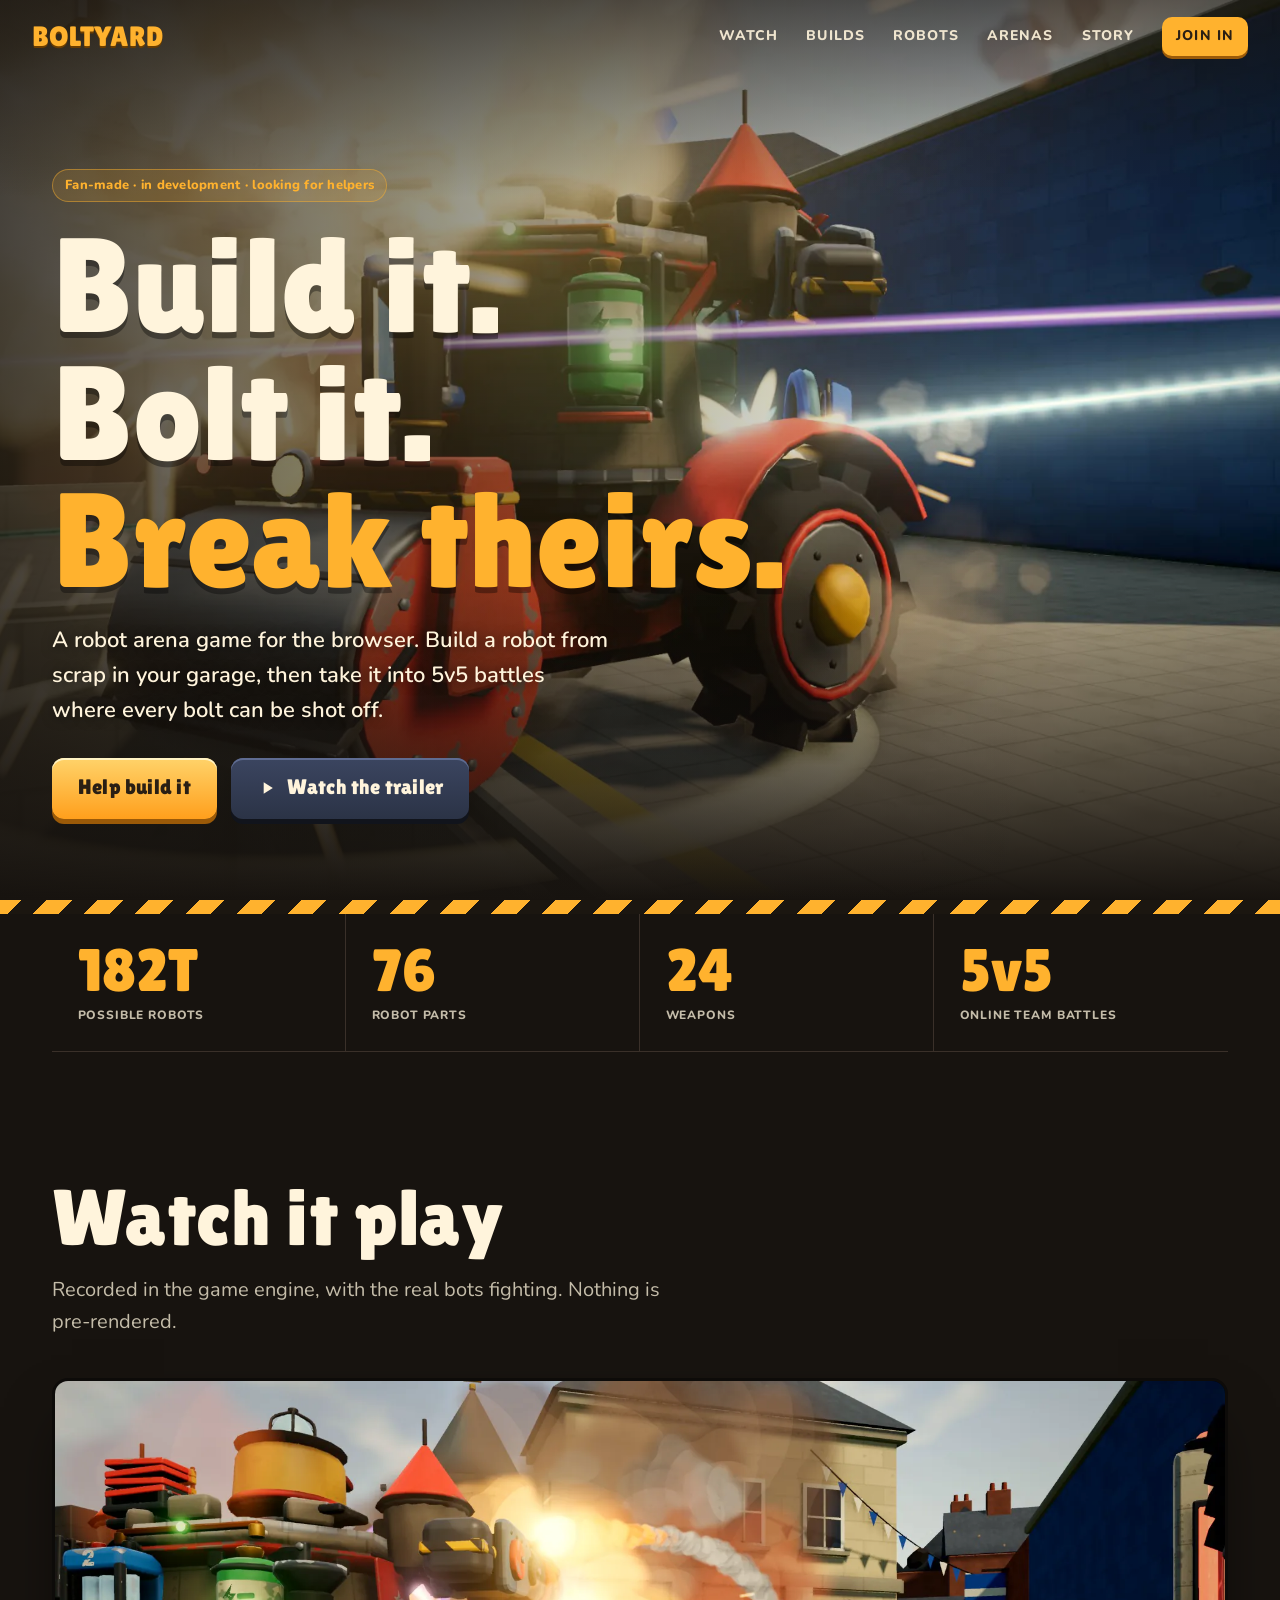
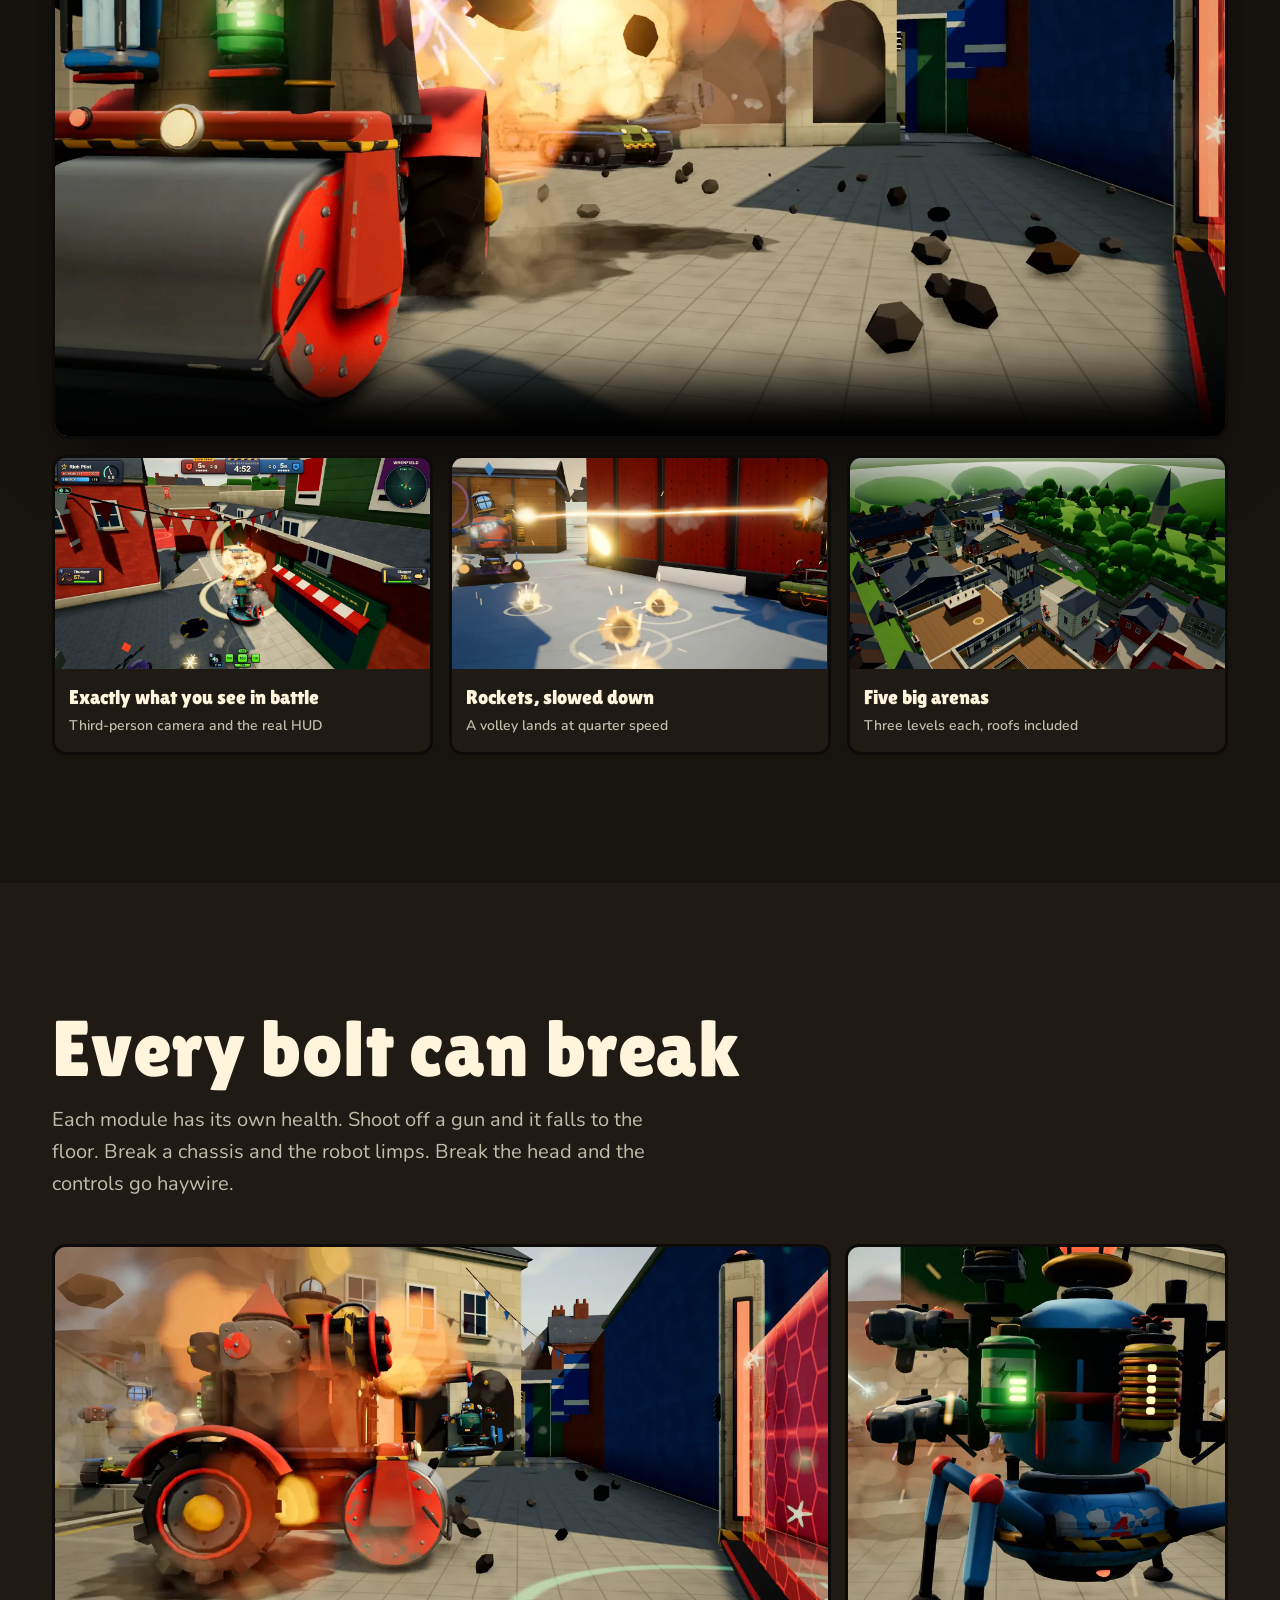
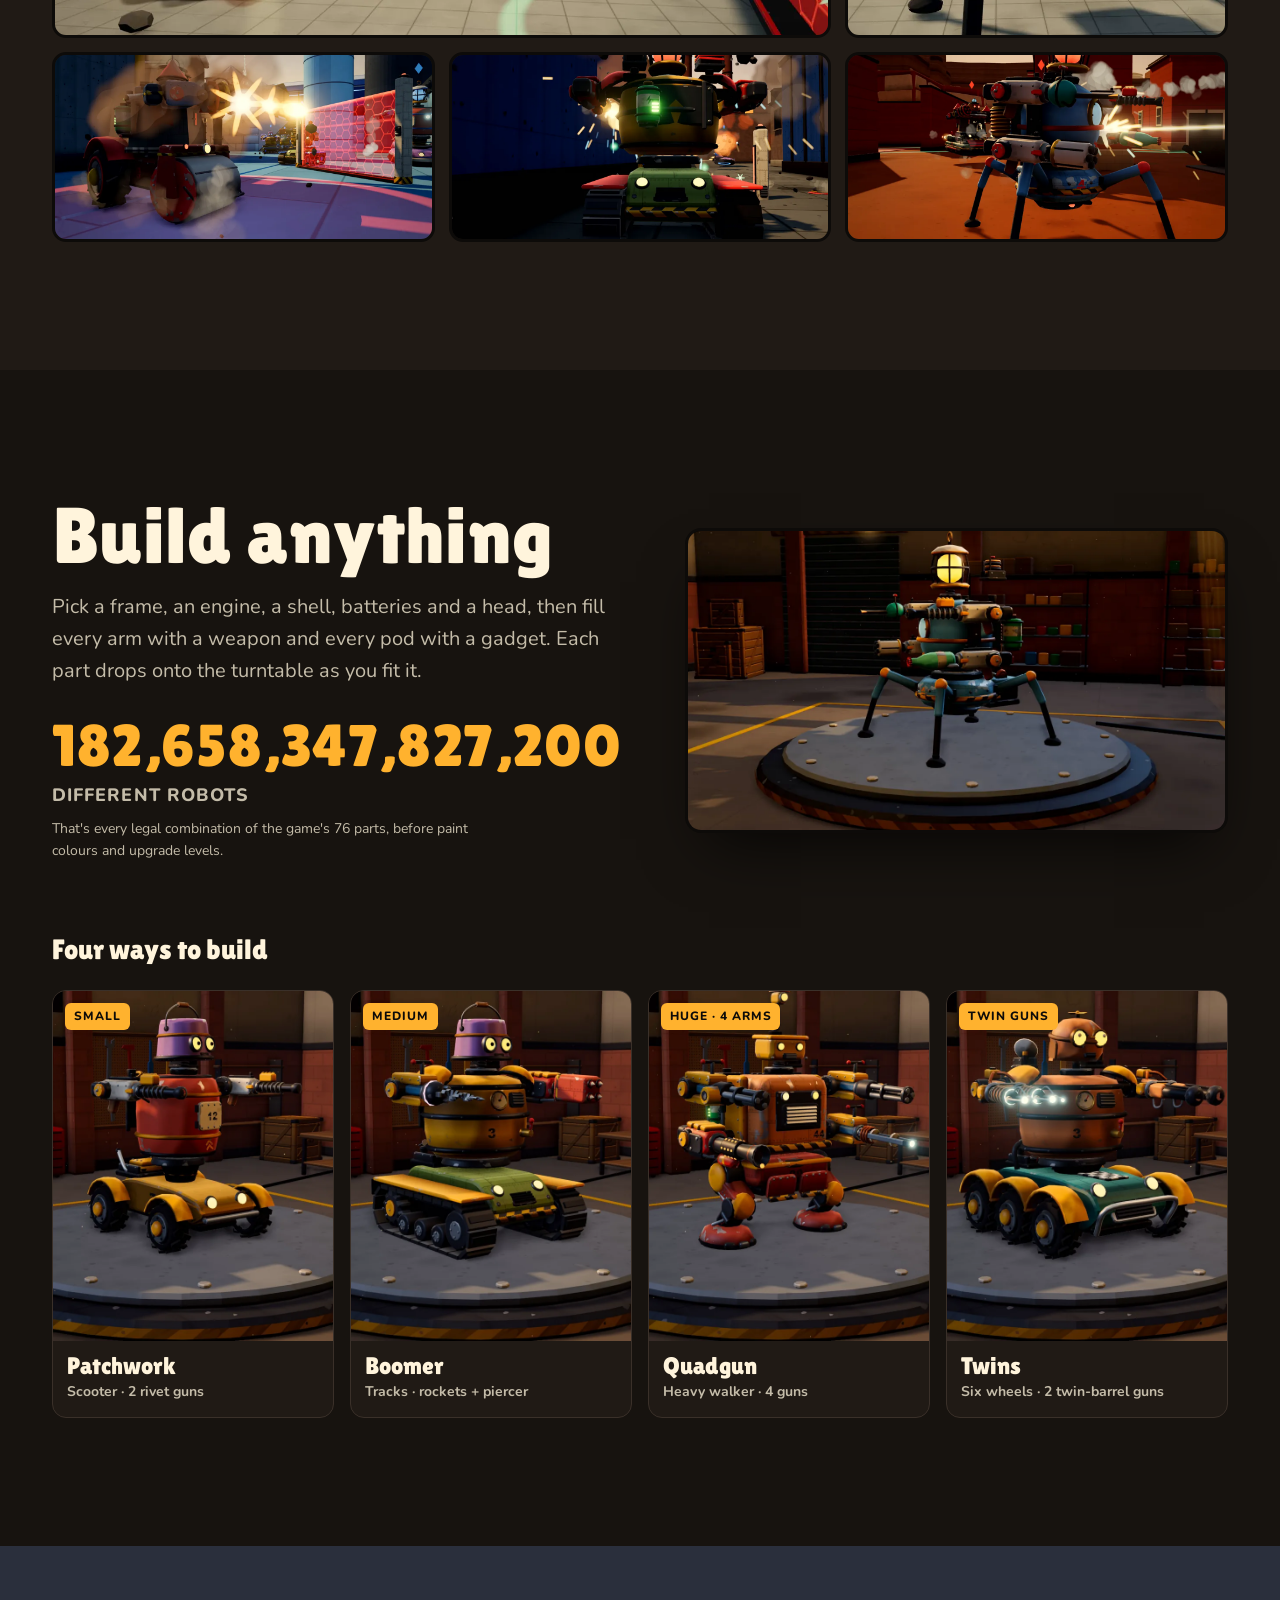
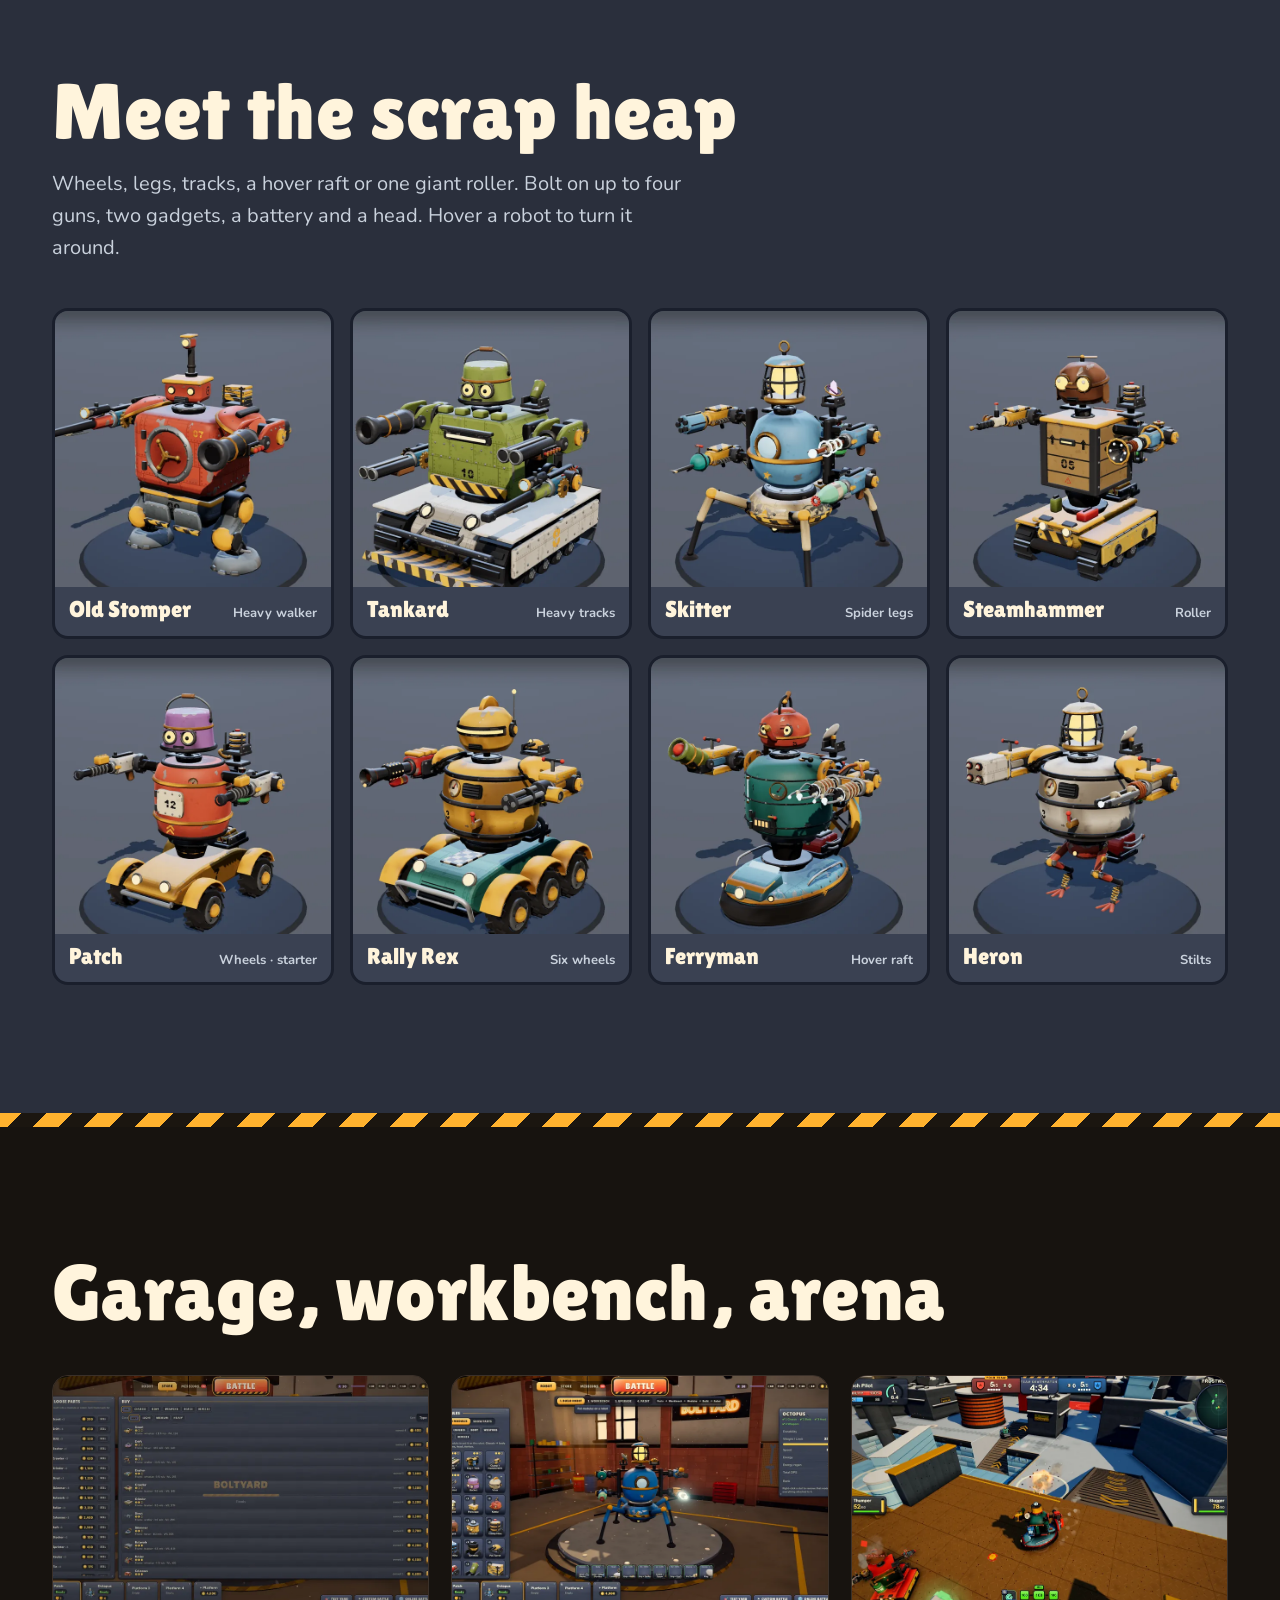
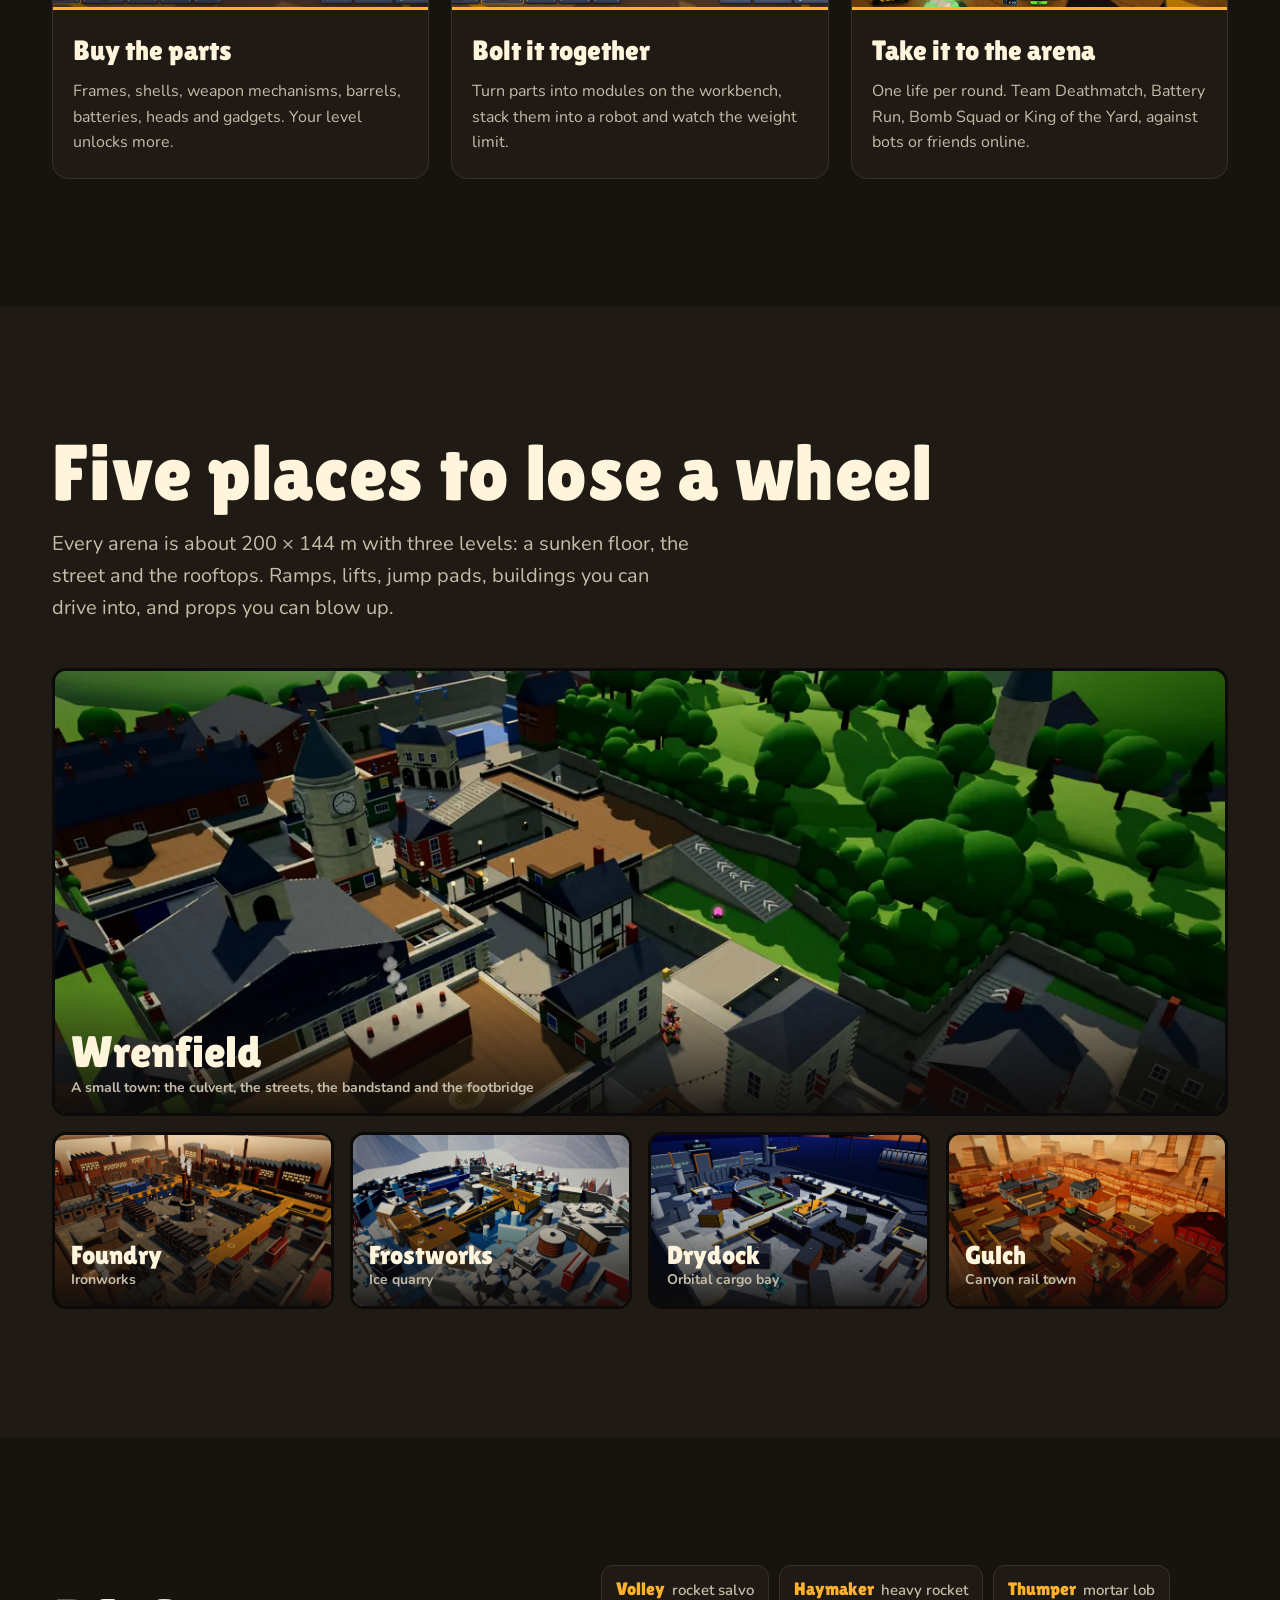
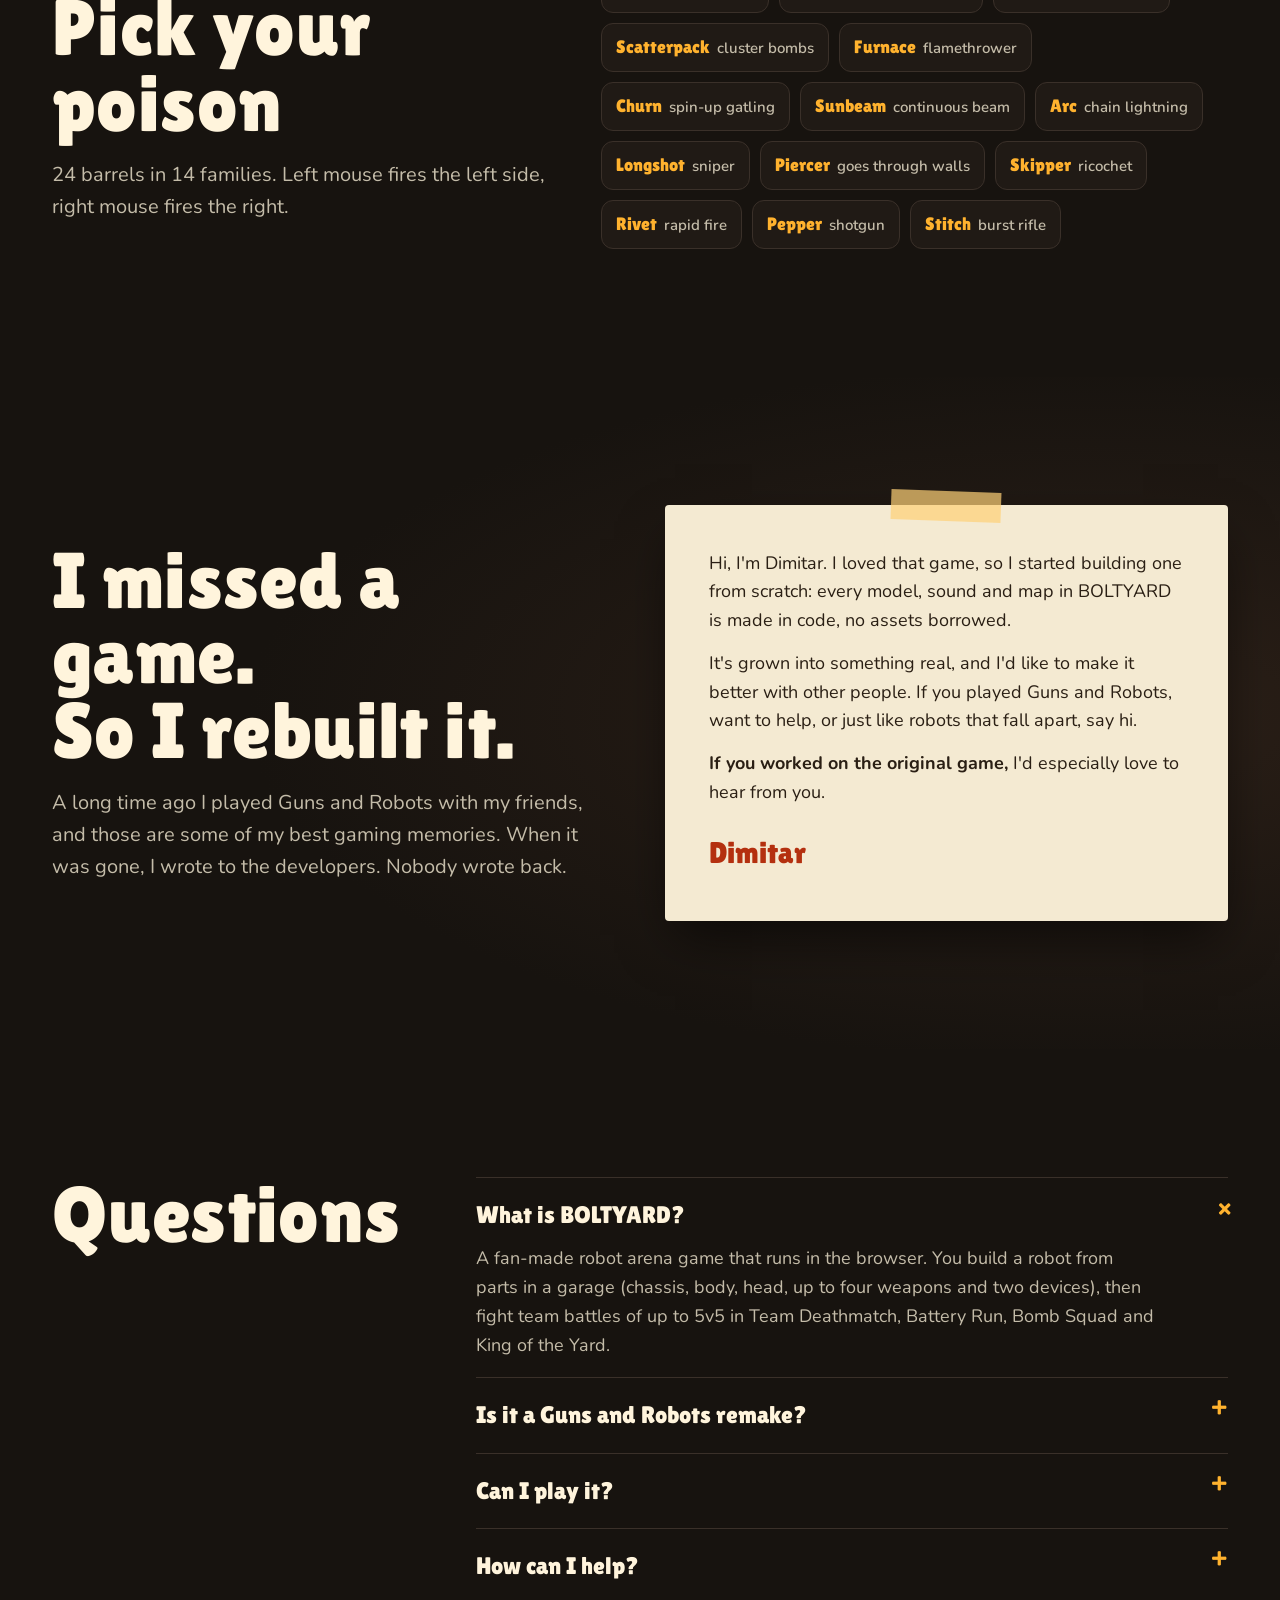
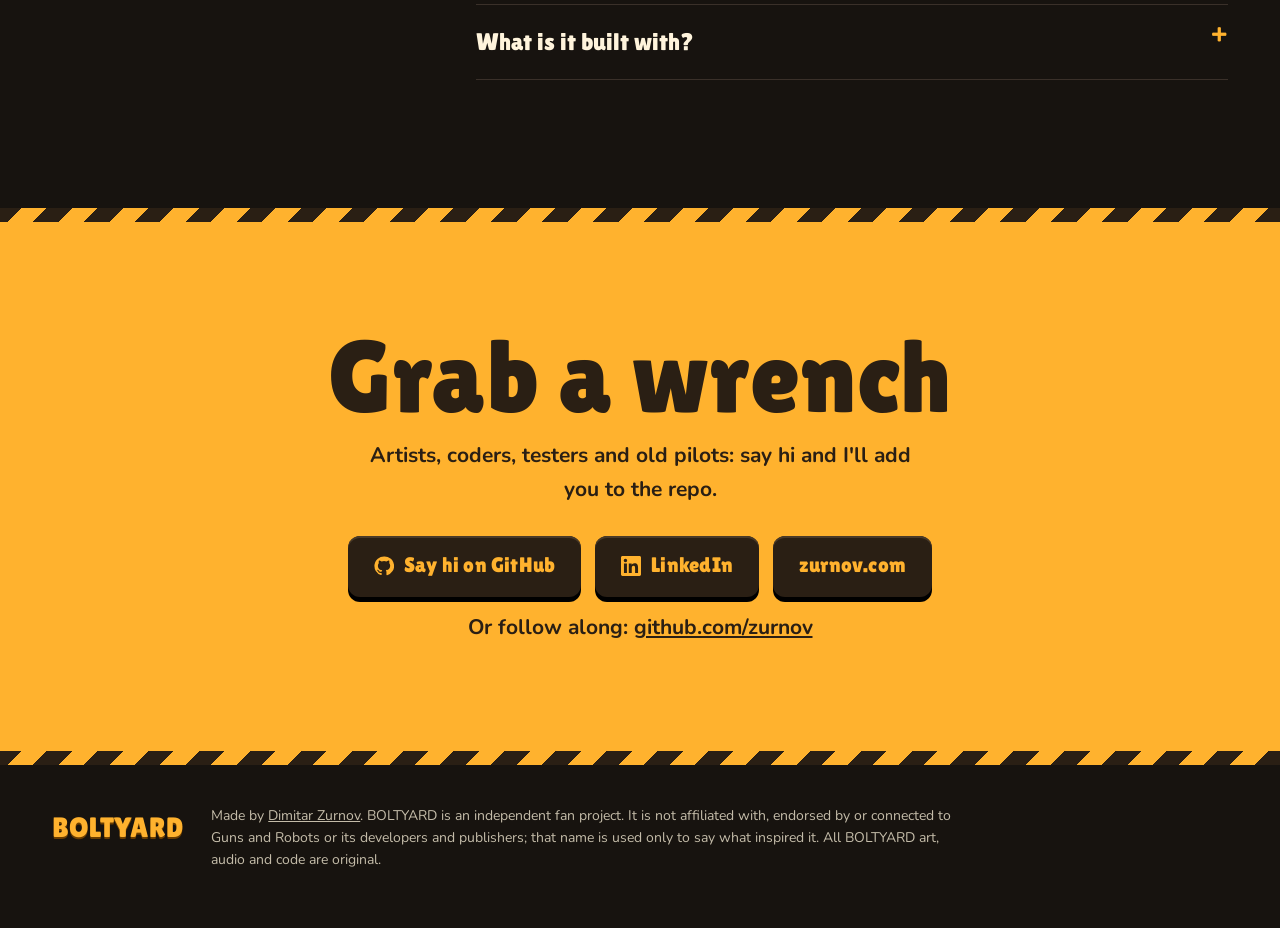
==== index.html @ 584b25dc "BOLTYARD promo site Static one-page site for zurnov.github.io/boltyard: hero and trailer videos reco" ====
<!doctype html>
<html lang="en">
<head>
<meta charset="utf-8">
<meta name="viewport" content="width=device-width, initial-scale=1">
<title>BOLTYARD: a fan-made robot arena game inspired by Guns and Robots</title>
<meta name="description" content="Fan-made browser game inspired by Guns and Robots: build a robot from 76 parts, then fight 5v5 battles where every part can be shot off. Looking for helpers.">
<link rel="canonical" href="https://zurnov.github.io/boltyard/">
<meta name="theme-color" content="#17130f">
<meta name="author" content="Dimitar Zurnov">
<meta name="robots" content="index, follow, max-image-preview:large, max-video-preview:-1">
<link rel="icon" href="favicon.svg" type="image/svg+xml">
<link rel="apple-touch-icon" href="assets/img/apple-touch-icon.png">

<meta property="og:type" content="website">
<meta property="og:site_name" content="BOLTYARD">
<meta property="og:title" content="BOLTYARD: build a robot, break theirs">
<meta property="og:description" content="A fan-made robot arena game inspired by Guns and Robots. Garage-built robots, 5v5 battles, part-by-part destruction. Looking for helpers.">
<meta property="og:url" content="https://zurnov.github.io/boltyard/">
<meta property="og:image" content="https://zurnov.github.io/boltyard/assets/img/og.jpg">
<meta property="og:image:width" content="1200">
<meta property="og:image:height" content="630">
<meta property="og:image:alt" content="Two BOLTYARD robots trading rocket fire in The Foundry arena">
<meta property="og:video" content="https://zurnov.github.io/boltyard/assets/video/trailer.mp4">
<meta name="twitter:card" content="summary_large_image">
<meta name="twitter:title" content="BOLTYARD: build a robot, break theirs">
<meta name="twitter:description" content="A fan-made robot arena game inspired by Guns and Robots. Looking for helpers.">
<meta name="twitter:image" content="https://zurnov.github.io/boltyard/assets/img/og.jpg">

<link rel="preconnect" href="https://fonts.googleapis.com">
<link rel="preconnect" href="https://fonts.gstatic.com" crossorigin>
<link href="https://fonts.googleapis.com/css2?family=Lilita+One&family=Nunito:wght@400;600;700;800&display=swap" rel="stylesheet">
<link rel="preload" as="image" href="assets/img/hero.webp" fetchpriority="high">
<link rel="stylesheet" href="assets/site.css">

<script type="application/ld+json">
{
  "@context": "https://schema.org",
  "@graph": [
    {
      "@type": "WebSite",
      "@id": "https://zurnov.github.io/boltyard/#site",
      "url": "https://zurnov.github.io/boltyard/",
      "name": "BOLTYARD",
      "inLanguage": "en",
      "publisher": { "@id": "https://zurnov.github.io/boltyard/#dimitar" }
    },
    {
      "@type": "Person",
      "@id": "https://zurnov.github.io/boltyard/#dimitar",
      "name": "Dimitar Zurnov",
      "jobTitle": "Software engineer",
      "url": "https://zurnov.com",
      "sameAs": ["https://github.com/zurnov", "https://linkedin.com/in/zurnov", "https://zurnov.com"]
    },
    {
      "@type": "VideoGame",
      "@id": "https://zurnov.github.io/boltyard/#game",
      "name": "BOLTYARD",
      "url": "https://zurnov.github.io/boltyard/",
      "description": "A fan-made, third-person robot arena game for the browser. Players assemble one of more than 182 trillion possible robots from 76 parts (frames, shells, weapons and devices) in a garage, then fight 1v1 to 5v5 team battles against bots or other players. Every module has its own durability, so robots fall apart piece by piece.",
      "image": "https://zurnov.github.io/boltyard/assets/img/og.jpg",
      "genre": ["Vehicular combat", "Third-person shooter", "Arena shooter", "Robot building"],
      "gamePlatform": ["Web browser"],
      "operatingSystem": "Any (Chrome, Edge, Firefox)",
      "applicationCategory": "Game",
      "playMode": ["SinglePlayer", "MultiPlayer"],
      "numberOfPlayers": { "@type": "QuantitativeValue", "minValue": 1, "maxValue": 10 },
      "author": { "@id": "https://zurnov.github.io/boltyard/#dimitar" },
      "creativeWorkStatus": "In development",
      "isBasedOn": { "@type": "VideoGame", "name": "Guns and Robots" },
      "keywords": "Guns and Robots, robot building game, robot arena, browser game, Three.js, fan remake",
      "trailer": { "@id": "https://zurnov.github.io/boltyard/#trailer" }
    },
    {
      "@type": "VideoObject",
      "@id": "https://zurnov.github.io/boltyard/#trailer",
      "name": "BOLTYARD gameplay trailer",
      "description": "In-engine footage of BOLTYARD: robots built from parts trading rockets, flamethrowers and gatling fire across five large three-level arenas.",
      "thumbnailUrl": "https://zurnov.github.io/boltyard/assets/img/og.jpg",
      "contentUrl": "https://zurnov.github.io/boltyard/assets/video/trailer.mp4",
      "uploadDate": "2026-11-13",
      "duration": "PT51S"
    },
    {
      "@type": "FAQPage",
      "@id": "https://zurnov.github.io/boltyard/#faq",
      "mainEntity": [
        { "@type": "Question", "name": "What is BOLTYARD?", "acceptedAnswer": { "@type": "Answer", "text": "BOLTYARD is a fan-made robot arena game that runs in the browser. You build a robot from parts in a garage (chassis, body, head, up to four weapons and two devices), then fight team battles of up to 5v5 in Team Deathmatch, Battery Run, Bomb Squad and King of the Yard." } },
        { "@type": "Question", "name": "Is BOLTYARD a Guns and Robots remake?", "acceptedAnswer": { "@type": "Answer", "text": "It is inspired by Guns and Robots, but it is not a copy and it is not affiliated with that game's makers. Every model, texture, sound, map and line of code in BOLTYARD was made from scratch." } },
        { "@type": "Question", "name": "Can I play BOLTYARD?", "acceptedAnswer": { "@type": "Answer", "text": "Not publicly yet. The game is in development and is being tested with friends on a private server. Contact Dimitar on GitHub or LinkedIn to get involved." } },
        { "@type": "Question", "name": "How can I help?", "acceptedAnswer": { "@type": "Answer", "text": "Coders (TypeScript, Three.js), 3D and sound artists, level designers, testers and former Guns and Robots players are all welcome. Open an issue on github.com/zurnov/boltyard or message Dimitar, and he can add you to the game repository." } },
        { "@type": "Question", "name": "What is BOLTYARD built with?", "acceptedAnswer": { "@type": "Answer", "text": "TypeScript, Vite, Three.js for rendering and Rapier for physics, with a Node.js authoritative server for online battles. Meshes, textures, sounds and music are generated in code, so the game ships with no art asset files." } }
      ]
    }
  ]
}
</script>
</head>
<body>
<a class="skip" href="#main">Skip to content</a>

<header class="nav" id="top">
  <a class="logo" href="#top" aria-label="BOLTYARD home">BOLTYARD</a>
  <nav aria-label="Sections">
    <a href="#watch">Watch</a>
    <a href="#builds">Builds</a>
    <a href="#robots">Robots</a>
    <a href="#arenas">Arenas</a>
    <a href="#story">Story</a>
    <a class="nav-cta" href="#join">Join in</a>
  </nav>
</header>

<main id="main">
<section class="hero" aria-labelledby="hero-title">
  <video class="hero-media" autoplay muted loop playsinline preload="auto" poster="assets/img/hero.webp" aria-hidden="true">
    <source src="assets/video/hero.mp4" type="video/mp4">
  </video>
  <div class="hero-shade"></div>
  <div class="hero-copy wrap">
    <p class="tag">Fan-made · in development · looking for helpers</p>
    <h1 id="hero-title" class="disp">Build it.<br>Bolt it.<br><span>Break theirs.</span></h1>
    <p class="hero-lead">A robot arena game for the browser. Build a robot from scrap in your garage, then take it into 5v5 battles where every bolt can be shot off.</p>
    <div class="btns">
      <a class="btn" href="#join">Help build it</a>
      <a class="btn btn-dark" href="#watch"><svg viewBox="0 0 24 24" aria-hidden="true"><path d="M8 5v14l11-7z"/></svg>Watch the trailer</a>
    </div>
  </div>
</section>
<div class="hazard" role="presentation"></div>

<div class="wrap">
  <dl class="stats">
    <div><dt>possible robots</dt><dd>182T</dd></div>
    <div><dt>robot parts</dt><dd>76</dd></div>
    <div><dt>weapons</dt><dd>24</dd></div>
    <div><dt>online team battles</dt><dd>5v5</dd></div>
  </dl>
</div>

<section id="watch" class="block" aria-labelledby="watch-title">
  <div class="wrap">
    <h2 id="watch-title" class="disp">Watch it play</h2>
    <p class="lead">Recorded in the game engine, with the real bots fighting. Nothing is pre-rendered.</p>
    <figure class="trailer">
      <video controls preload="none" playsinline poster="assets/img/trailer-poster.webp">
        <source src="assets/video/trailer.mp4" type="video/mp4">
      </video>
    </figure>
    <div class="clips">
      <figure class="clip">
        <video data-autoplay muted loop playsinline preload="none" poster="assets/img/clip-1.webp"><source src="assets/video/clip-1.mp4" type="video/mp4"></video>
        <figcaption><b>Exactly what you see in battle</b><span>Third-person camera and the real HUD</span></figcaption>
      </figure>
      <figure class="clip">
        <video data-autoplay muted loop playsinline preload="none" poster="assets/img/clip-2.webp"><source src="assets/video/clip-2.mp4" type="video/mp4"></video>
        <figcaption><b>Rockets, slowed down</b><span>A volley lands at quarter speed</span></figcaption>
      </figure>
      <figure class="clip">
        <video data-autoplay muted loop playsinline preload="none" poster="assets/img/clip-3.webp"><source src="assets/video/clip-3.mp4" type="video/mp4"></video>
        <figcaption><b>Five big arenas</b><span>Three levels each, roofs included</span></figcaption>
      </figure>
    </div>
  </div>
</section>

<section class="block block-action" aria-labelledby="action-title">
  <div class="wrap">
    <h2 id="action-title" class="disp">Every bolt can break</h2>
    <p class="lead">Each module has its own health. Shoot off a gun and it falls to the floor. Break a chassis and the robot limps. Break the head and the controls go haywire.</p>
    <div class="bento" data-gallery>
      <a class="b1" href="assets/img/act-1.webp"><img src="assets/img/act-1-sm.webp" alt="A rocket volley explodes against a tracked robot" loading="lazy" width="1280" height="720"></a>
      <a class="b2" href="assets/img/act-2.webp"><img src="assets/img/act-2-sm.webp" alt="A roller robot fires a gatling gun past the camera" loading="lazy" width="1280" height="720"></a>
      <a class="b3" href="assets/img/act-3.webp"><img src="assets/img/act-3-sm.webp" alt="Two robots duel across the arena floor" loading="lazy" width="1280" height="720"></a>
      <a class="b4" href="assets/img/act-4.webp"><img src="assets/img/act-4-sm.webp" alt="Close-up of a heavy robot mid-battle" loading="lazy" width="1280" height="720"></a>
      <a class="b5" href="assets/img/act-5.webp"><img src="assets/img/act-5-sm.webp" alt="Sparks and debris as a robot takes a direct hit" loading="lazy" width="1280" height="720"></a>
    </div>
  </div>
</section>

<section id="builds" class="block block-builds" aria-labelledby="builds-title">
  <div class="wrap">
    <div class="builds-top">
      <div>
        <h2 id="builds-title" class="disp">Build anything</h2>
        <p class="lead">Pick a frame, an engine, a shell, batteries and a head, then fill every arm with a weapon and every pod with a gadget. Each part drops onto the turntable as you fit it.</p>
        <p class="count"><span class="disp">182,658,347,827,200</span> different robots</p>
        <p class="count-note">That's every legal combination of the game's 76 parts, before paint colours and upgrade levels.</p>
      </div>
      <figure class="assemble">
        <video data-autoplay muted loop playsinline preload="none" poster="assets/img/assemble.webp"><source src="assets/video/assemble.mp4" type="video/mp4"></video>
      </figure>
    </div>
    <h3 class="wall-title">Four ways to build</h3>
    <ul class="wall" role="list">
      <li><img src="assets/img/feat-small.webp" alt="Patchwork, a small robot: tin shell on a scooter frame with two rivet guns" loading="lazy" width="640" height="800"><em>Small</em><b>Patchwork</b><span>Scooter · 2 rivet guns</span></li>
      <li><img src="assets/img/feat-medium.webp" alt="Boomer, a medium robot: keg shell on tank tracks with a rocket volley and a wall-piercing gun" loading="lazy" width="640" height="800"><em>Medium</em><b>Boomer</b><span>Tracks · rockets + piercer</span></li>
      <li><img src="assets/img/feat-huge.webp" alt="Quadgun, a huge four-armed robot on heavy walker legs with hammers, a lancet and a furnace" loading="lazy" width="640" height="800"><em>Huge · 4 arms</em><b>Quadgun</b><span>Heavy walker · 4 guns</span></li>
      <li><img src="assets/img/feat-twins.webp" alt="Twins: six-wheeled robot with twin-barrel sluggers and twin arc guns" loading="lazy" width="640" height="800"><em>Twin guns</em><b>Twins</b><span>Six wheels · 2 twin-barrel guns</span></li>
    </ul>
  </div>
</section>

<section id="robots" class="block block-roster" aria-labelledby="robots-title">
  <div class="wrap">
    <h2 id="robots-title" class="disp">Meet the scrap heap</h2>
    <p class="lead">Wheels, legs, tracks, a hover raft or one giant roller. Bolt on up to four guns, two gadgets, a battery and a head. Hover a robot to turn it around.</p>
    <ul class="roster" role="list">
      <li><figure><img src="assets/img/bot-old-stomper.webp" data-alt-src="assets/img/bot-old-stomper-alt.webp" alt="Old Stomper, a heavy red walker robot with a long rifle and a cannon" loading="lazy" width="640" height="640"><figcaption><b>Old Stomper</b><span>Heavy walker</span></figcaption></figure></li>
      <li><figure><img src="assets/img/bot-tankard.webp" data-alt-src="assets/img/bot-tankard-alt.webp" alt="Tankard, a green four-gun robot on heavy tracks" loading="lazy" width="640" height="640"><figcaption><b>Tankard</b><span>Heavy tracks</span></figcaption></figure></li>
      <li><figure><img src="assets/img/bot-skitter.webp" data-alt-src="assets/img/bot-skitter-alt.webp" alt="Skitter, a blue robot on four spider legs" loading="lazy" width="640" height="640"><figcaption><b>Skitter</b><span>Spider legs</span></figcaption></figure></li>
      <li><figure><img src="assets/img/bot-steamhammer.webp" data-alt-src="assets/img/bot-steamhammer-alt.webp" alt="Steamhammer, a castle-shaped robot on a road roller" loading="lazy" width="640" height="640"><figcaption><b>Steamhammer</b><span>Roller</span></figcaption></figure></li>
      <li><figure><img src="assets/img/bot-patch.webp" data-alt-src="assets/img/bot-patch-alt.webp" alt="Patch, the orange starter robot on four wheels" loading="lazy" width="640" height="640"><figcaption><b>Patch</b><span>Wheels · starter</span></figcaption></figure></li>
      <li><figure><img src="assets/img/bot-rally-rex.webp" data-alt-src="assets/img/bot-rally-rex-alt.webp" alt="Rally Rex, a yellow robot on six wheels" loading="lazy" width="640" height="640"><figcaption><b>Rally Rex</b><span>Six wheels</span></figcaption></figure></li>
      <li><figure><img src="assets/img/bot-ferryman.webp" data-alt-src="assets/img/bot-ferryman-alt.webp" alt="Ferryman, a cream robot with a gatling gun on a hover raft" loading="lazy" width="640" height="640"><figcaption><b>Ferryman</b><span>Hover raft</span></figcaption></figure></li>
      <li><figure><img src="assets/img/bot-heron.webp" data-alt-src="assets/img/bot-heron-alt.webp" alt="Heron, a robot with a lantern head on bird-like stilts" loading="lazy" width="640" height="640"><figcaption><b>Heron</b><span>Stilts</span></figcaption></figure></li>
    </ul>
  </div>
</section>
<div class="hazard" role="presentation"></div>

<section class="block" aria-labelledby="loop-title">
  <div class="wrap">
    <h2 id="loop-title" class="disp">Garage, workbench, arena</h2>
    <ol class="steps" role="list">
      <li>
        <img src="assets/img/step-store.webp" alt="The parts store in the garage" loading="lazy" width="960" height="540">
        <h3>Buy the parts</h3>
        <p>Frames, shells, weapon mechanisms, barrels, batteries, heads and gadgets. Your level unlocks more.</p>
      </li>
      <li>
        <img src="assets/img/step-build.webp" alt="Building a four-armed robot on the workbench" loading="lazy" width="960" height="540">
        <h3>Bolt it together</h3>
        <p>Turn parts into modules on the workbench, stack them into a robot and watch the weight limit.</p>
      </li>
      <li>
        <img src="assets/img/step-arena.webp" alt="A robot in battle with the HUD showing durability and ammo" loading="lazy" width="960" height="540">
        <h3>Take it to the arena</h3>
        <p>One life per round. Team Deathmatch, Battery Run, Bomb Squad or King of the Yard, against bots or friends online.</p>
      </li>
    </ol>
  </div>
</section>

<section id="arenas" class="block block-arenas" aria-labelledby="arenas-title">
  <div class="wrap">
    <h2 id="arenas-title" class="disp">Five places to lose a wheel</h2>
    <p class="lead">Every arena is about 200 × 144 m with three levels: a sunken floor, the street and the rooftops. Ramps, lifts, jump pads, buildings you can drive into, and props you can blow up.</p>
    <div class="arenas" data-gallery>
      <a class="arena arena-wide" href="assets/img/map-wrenfield.webp"><img src="assets/img/map-wrenfield-sm.webp" alt="Wrenfield, a small town with a church, a clock tower and a wooded hill" loading="lazy" width="1280" height="720"><span><b>Wrenfield</b>A small town: the culvert, the streets, the bandstand and the footbridge</span></a>
      <a class="arena" href="assets/img/map-foundry.webp"><img src="assets/img/map-foundry-sm.webp" alt="Foundry, an ironworks with smoking chimneys and a casting hall" loading="lazy" width="1280" height="720"><span><b>Foundry</b>Ironworks</span></a>
      <a class="arena" href="assets/img/map-frostworks.webp"><img src="assets/img/map-frostworks-sm.webp" alt="Frostworks, an ice quarry bowl with a bridge over frozen water" loading="lazy" width="1280" height="720"><span><b>Frostworks</b>Ice quarry</span></a>
      <a class="arena" href="assets/img/map-drydock.webp"><img src="assets/img/map-drydock-sm.webp" alt="Drydock, an orbital cargo bay with a ship in its cradle" loading="lazy" width="1280" height="720"><span><b>Drydock</b>Orbital cargo bay</span></a>
      <a class="arena" href="assets/img/map-gulch.webp"><img src="assets/img/map-gulch-sm.webp" alt="Gulch, a canyon rail town with a trestle and red sheds" loading="lazy" width="1280" height="720"><span><b>Gulch</b>Canyon rail town</span></a>
    </div>
  </div>
</section>

<section class="block block-arsenal" aria-labelledby="arsenal-title">
  <div class="wrap arsenal">
    <div>
      <h2 id="arsenal-title" class="disp">Pick your poison</h2>
      <p class="lead">24 barrels in 14 families. Left mouse fires the left side, right mouse fires the right.</p>
    </div>
    <ul class="chips" role="list">
      <li><b>Volley</b>rocket salvo</li>
      <li><b>Haymaker</b>heavy rocket</li>
      <li><b>Thumper</b>mortar lob</li>
      <li><b>Scatterpack</b>cluster bombs</li>
      <li><b>Furnace</b>flamethrower</li>
      <li><b>Churn</b>spin-up gatling</li>
      <li><b>Sunbeam</b>continuous beam</li>
      <li><b>Arc</b>chain lightning</li>
      <li><b>Longshot</b>sniper</li>
      <li><b>Piercer</b>goes through walls</li>
      <li><b>Skipper</b>ricochet</li>
      <li><b>Rivet</b>rapid fire</li>
      <li><b>Pepper</b>shotgun</li>
      <li><b>Stitch</b>burst rifle</li>
    </ul>
  </div>
</section>

<section id="story" class="block block-story" aria-labelledby="story-title">
  <div class="wrap story">
    <div>
      <h2 id="story-title" class="disp">I missed a game.<br>So I rebuilt it.</h2>
      <p class="lead">A long time ago I played Guns and Robots with my friends, and those are some of my best gaming memories. When it was gone, I wrote to the developers. Nobody wrote back.</p>
    </div>
    <article class="letter" aria-label="A note from Dimitar">
      <p>Hi, I'm Dimitar. I loved that game, so I started building one from scratch: every model, sound and map in BOLTYARD is made in code, no assets borrowed.</p>
      <p>It's grown into something real, and I'd like to make it better with other people. If you played Guns and Robots, want to help, or just like robots that fall apart, say hi.</p>
      <p><strong>If you worked on the original game,</strong> I'd especially love to hear from you.</p>
      <p class="sig">Dimitar</p>
    </article>
  </div>
</section>

<section class="block block-faq" aria-labelledby="faq-title">
  <div class="wrap faq">
    <h2 id="faq-title" class="disp">Questions</h2>
    <div class="faq-list">
      <details open><summary>What is BOLTYARD?</summary><p>A fan-made robot arena game that runs in the browser. You build a robot from parts in a garage (chassis, body, head, up to four weapons and two devices), then fight team battles of up to 5v5 in Team Deathmatch, Battery Run, Bomb Squad and King of the Yard.</p></details>
      <details><summary>Is it a Guns and Robots remake?</summary><p>It's inspired by Guns and Robots, but it isn't a copy and isn't affiliated with that game's makers. Every model, texture, sound, map and line of code was made from scratch.</p></details>
      <details><summary>Can I play it?</summary><p>Not publicly yet. It's in development and being tested with friends on a private server. Get in touch if you'd like to try it.</p></details>
      <details><summary>How can I help?</summary><p>Coders (TypeScript, Three.js), 3D and sound artists, level designers, testers and old Guns and Robots pilots are all welcome. Open an issue or send a message, and I'll add you to the game repository.</p></details>
      <details><summary>What is it built with?</summary><p>TypeScript, Vite, Three.js for rendering and Rapier for physics, plus a Node.js server for online battles. Meshes, textures, sounds and music are all generated in code, so the game ships without a single art file.</p></details>
    </div>
  </div>
</section>

<section id="join" class="join" aria-labelledby="join-title">
  <div class="wrap">
    <h2 id="join-title" class="disp">Grab a wrench</h2>
    <p>Artists, coders, testers and old pilots: say hi and I'll add you to the repo.</p>
    <div class="btns btns-center">
      <a class="btn btn-ink" href="https://github.com/zurnov/boltyard/issues/new?title=I%27d%20like%20to%20help&body=Hi%20Dimitar%2C%20I%27d%20like%20to%20help%20with%20BOLTYARD.%0A%0AWhat%20I%20can%20do%3A%0A" rel="noopener"><svg viewBox="0 0 24 24" aria-hidden="true"><path d="M12 .5a11.5 11.5 0 0 0-3.64 22.41c.58.1.79-.25.79-.56v-2c-3.2.7-3.88-1.37-3.88-1.37-.53-1.33-1.28-1.69-1.28-1.69-1.05-.71.08-.7.08-.7 1.16.08 1.77 1.19 1.77 1.19 1.03 1.77 2.7 1.26 3.36.96.1-.75.4-1.26.73-1.55-2.56-.29-5.24-1.28-5.24-5.69 0-1.26.45-2.29 1.19-3.1-.12-.29-.52-1.46.11-3.05 0 0 .97-.31 3.17 1.18a11 11 0 0 1 5.77 0c2.2-1.49 3.17-1.18 3.17-1.18.63 1.59.23 2.76.11 3.05.74.81 1.19 1.84 1.19 3.1 0 4.42-2.69 5.39-5.25 5.68.41.36.78 1.06.78 2.14v3.17c0 .31.21.67.8.56A11.5 11.5 0 0 0 12 .5z"/></svg>Say hi on GitHub</a>
      <a class="btn btn-ink" href="https://linkedin.com/in/zurnov" rel="noopener me"><svg viewBox="0 0 24 24" aria-hidden="true"><path d="M20.45 20.45h-3.55v-5.57c0-1.33-.03-3.04-1.85-3.04-1.86 0-2.14 1.45-2.14 2.94v5.67H9.36V9h3.41v1.56h.05c.48-.9 1.64-1.85 3.37-1.85 3.6 0 4.27 2.37 4.27 5.46v6.28zM5.34 7.43a2.06 2.06 0 1 1 0-4.12 2.06 2.06 0 0 1 0 4.12zM7.12 20.45H3.56V9h3.56v11.45zM22.22 0H1.77C.79 0 0 .77 0 1.73v20.54C0 23.23.79 24 1.77 24h20.45c.98 0 1.78-.77 1.78-1.73V1.73C24 .77 23.2 0 22.22 0z"/></svg>LinkedIn</a>
      <a class="btn btn-ink" href="https://zurnov.com" rel="noopener me">zurnov.com</a>
    </div>
    <p class="join-small">Or follow along: <a href="https://github.com/zurnov">github.com/zurnov</a></p>
  </div>
</section>
</main>

<footer class="foot">
  <div class="wrap foot-in">
    <span class="logo">BOLTYARD</span>
    <p>Made by <a href="https://zurnov.com" rel="me">Dimitar Zurnov</a>. BOLTYARD is an independent fan project. It is not affiliated with, endorsed by or connected to Guns and Robots or its developers and publishers; that name is used only to say what inspired it. All BOLTYARD art, audio and code are original.</p>
  </div>
</footer>

<dialog class="lightbox" aria-label="Image viewer"><button class="lb-close" aria-label="Close">×</button></dialog>
<script src="assets/site.js" defer></script>
</body>
</html>
---- assets/site.css ----
/* BOLTYARD site — "Garage Night". Colours and type follow the game's own UI theme. */
:root {
  --bg: #17130f;
  --bg-2: #201a15;
  --steel: #2a2f3c;
  --steel-2: #3a4152;
  --ink: #fff4dc;
  --ink-dim: #c4bca9;
  --amber: #ffb22e;
  --amber-hi: #ffd36a;
  --amber-lo: #ff9f1c;
  --amber-edge: #9b5a08;
  --red: #ff5a47;
  --edge: #0d0b09;
  --line: #3a3029;
  --paper: #f4ead2;
  --paper-ink: #2a1f14;
  --display: 'Lilita One', 'Arial Rounded MT Bold', system-ui, sans-serif;
  --body: 'Nunito', ui-rounded, system-ui, sans-serif;
  --gutter: clamp(16px, 4vw, 32px);
  color-scheme: dark;
}
*, *::before, *::after { box-sizing: border-box; }
* { margin: 0; }
html { scroll-behavior: smooth; scroll-padding-top: 72px; }
@media (prefers-reduced-motion: reduce) { html { scroll-behavior: auto; } }
body { background: var(--bg); color: var(--ink); font: 400 18px/1.6 var(--body); -webkit-font-smoothing: antialiased; overflow-x: hidden; }
img, video { display: block; max-width: 100%; height: auto; }
a { color: inherit; }
.wrap { max-width: 1240px; margin: 0 auto; padding: 0 var(--gutter); }
.disp { font-family: var(--display); font-weight: 400; letter-spacing: .005em; line-height: .95; }
.skip { position: absolute; left: -999px; top: 8px; background: var(--amber); color: var(--paper-ink); padding: 8px 14px; border-radius: 8px; z-index: 100; font-weight: 800; }
.skip:focus { left: 8px; }
:focus-visible { outline: 3px solid var(--amber); outline-offset: 3px; border-radius: 6px; }

/* ---------- nav */
.nav { position: fixed; inset: 0 0 auto 0; z-index: 50; display: flex; justify-content: space-between; align-items: center; gap: 16px; padding: 14px var(--gutter); transition: background .25s, box-shadow .25s; }
.nav.solid { background: rgba(23, 19, 15, .92); box-shadow: 0 1px 0 var(--line); backdrop-filter: saturate(1.2) blur(8px); }
.logo { font-family: var(--display); font-size: 28px; color: var(--amber); text-decoration: none; text-shadow: 0 2px 0 #6a3d00; letter-spacing: .01em; }
.nav nav { display: flex; align-items: center; gap: clamp(10px, 2.2vw, 28px); }
.nav nav a { text-decoration: none; font-weight: 800; font-size: 14px; letter-spacing: .08em; text-transform: uppercase; opacity: .9; }
.nav nav a:hover { color: var(--amber); opacity: 1; }
.nav .nav-cta { background: var(--amber); color: var(--paper-ink); padding: 8px 14px; border-radius: 10px; box-shadow: 0 3px 0 var(--amber-edge); opacity: 1; }
.nav .nav-cta:hover { color: var(--paper-ink); background: var(--amber-hi); }
@media (max-width: 720px) { .nav nav a:not(.nav-cta) { display: none; } .logo { font-size: 24px; } }

/* ---------- hero */
.hero { position: relative; min-height: min(100svh, 940px); display: flex; align-items: flex-end; overflow: hidden; background: #000; }
.hero-media { position: absolute; inset: 0; width: 100%; height: 100%; object-fit: cover; }
.hero-shade { position: absolute; inset: 0; background:
  linear-gradient(180deg, rgba(23,19,15,.65) 0, rgba(23,19,15,0) 22%),
  linear-gradient(90deg, rgba(23,19,15,.78) 0, rgba(23,19,15,.25) 55%, rgba(23,19,15,0) 80%),
  linear-gradient(0deg, var(--bg) 0, rgba(23,19,15,0) 35%); }
.hero-copy { position: relative; z-index: 2; width: 100%; padding-bottom: clamp(48px, 9vh, 96px); padding-top: 120px; }
.tag { display: inline-block; background: rgba(255,178,46,.14); color: var(--amber); border: 1px solid rgba(255,178,46,.45); padding: 5px 12px; border-radius: 999px; font-size: 13px; font-weight: 800; letter-spacing: .02em; margin-bottom: 20px; }
.hero h1 { font-size: clamp(60px, 10.5vw, 156px); text-shadow: 0 6px 0 rgba(0,0,0,.35); }
.hero h1 span { color: var(--amber); }
.hero-lead { max-width: 560px; font-size: clamp(18px, 2vw, 22px); font-weight: 600; margin-top: 18px; text-shadow: 0 1px 12px rgba(0,0,0,.6); }

/* ---------- buttons (the game's chunky BATTLE button) */
.btns { display: flex; gap: 14px; margin-top: 30px; flex-wrap: wrap; }
.btns-center { justify-content: center; }
.btn { display: inline-flex; align-items: center; gap: 10px; font-family: var(--display); font-size: 21px; letter-spacing: .01em; padding: 13px 26px 14px; border-radius: 12px; text-decoration: none; color: var(--paper-ink); background: linear-gradient(var(--amber-hi), var(--amber-lo)); box-shadow: 0 5px 0 var(--amber-edge), inset 0 2px 0 #fff3c4; transition: transform .08s, box-shadow .08s, filter .15s; }
.btn svg { width: 20px; height: 20px; fill: currentColor; flex: none; }
.btn:hover { filter: brightness(1.06); }
.btn:active { transform: translateY(4px); box-shadow: 0 1px 0 var(--amber-edge), inset 0 2px 0 #fff3c4; }
.btn-dark { background: linear-gradient(#3b4560, #2b3346); color: var(--ink); box-shadow: 0 5px 0 #11141c, inset 0 2px 0 #5f6c92; }
.btn-dark:active { box-shadow: 0 1px 0 #11141c, inset 0 2px 0 #5f6c92; }
.btn-ink { background: var(--paper-ink); color: var(--amber); box-shadow: 0 5px 0 #000, inset 0 2px 0 #4a3a28; }
.btn-ink:active { box-shadow: 0 1px 0 #000, inset 0 2px 0 #4a3a28; }

.hazard { height: 14px; background: repeating-linear-gradient(-45deg, var(--amber) 0 18px, #1b1610 18px 36px); }

/* ---------- stats */
.stats { display: grid; grid-template-columns: repeat(4, 1fr); border-bottom: 1px solid var(--line); }
.stats div { padding: 26px clamp(12px, 2vw, 26px); border-right: 1px solid var(--line); display: flex; flex-direction: column-reverse; }
.stats div:last-child { border-right: 0; }
.stats dd { font-family: var(--display); font-size: clamp(40px, 5vw, 60px); color: var(--amber); line-height: 1; }
.stats dt { color: var(--ink-dim); font-weight: 800; text-transform: uppercase; letter-spacing: .07em; font-size: 12px; margin-top: 6px; }
@media (max-width: 720px) { .stats { grid-template-columns: 1fr 1fr; } .stats div:nth-child(2) { border-right: 0; } .stats div:nth-child(-n+2) { border-bottom: 1px solid var(--line); } }

/* ---------- sections */
.block { padding: clamp(72px, 11vw, 128px) 0; }
.block h2 { font-size: clamp(42px, 6.2vw, 84px); margin-bottom: 18px; }
.lead { color: var(--ink-dim); max-width: 640px; font-size: clamp(17px, 1.6vw, 20px); }

/* watch */
.trailer { margin-top: 40px; border-radius: 16px; overflow: hidden; border: 3px solid var(--edge); background: #000; aspect-ratio: 16 / 9; box-shadow: 0 30px 60px -20px rgba(0,0,0,.7); }
.trailer video { width: 100%; height: 100%; object-fit: cover; }
.clips { display: grid; grid-template-columns: repeat(3, 1fr); gap: 16px; margin-top: 16px; }
.clip { border-radius: 14px; overflow: hidden; background: var(--bg-2); border: 3px solid var(--edge); }
.clip video { width: 100%; aspect-ratio: 16 / 9; object-fit: cover; background: #000; }
.clip figcaption { padding: 12px 14px 14px; display: grid; gap: 2px; }
.clip b { font-family: var(--display); font-weight: 400; font-size: 20px; }
.clip span { color: var(--ink-dim); font-size: 14px; font-weight: 600; }
@media (max-width: 860px) { .clips { grid-template-columns: 1fr; } }

/* action bento */
.block-action { background: var(--bg-2); }
.bento { display: grid; grid-template-columns: repeat(6, 1fr); grid-auto-rows: clamp(120px, 15vw, 190px); gap: 14px; margin-top: 44px; }
.bento a { position: relative; overflow: hidden; border-radius: 14px; border: 3px solid var(--edge); background: #000; }
.bento img { width: 100%; height: 100%; object-fit: cover; transition: transform .5s cubic-bezier(.2,.7,.2,1); }
.bento a:hover img { transform: scale(1.04); }
.b1 { grid-column: span 4; grid-row: span 2; }
.b2 { grid-column: span 2; grid-row: span 2; }
.b3, .b4, .b5 { grid-column: span 2; }
@media (max-width: 860px) { .bento { grid-template-columns: 1fr 1fr; grid-auto-rows: 44vw; } .b1 { grid-column: span 2; } .b2 { grid-column: span 2; grid-row: span 1; } .b3, .b4, .b5 { grid-column: span 1; } .b5 { grid-column: span 2; } }

/* roster */
.block-roster { background: var(--steel); }
.block-roster .lead { color: #c9d1dc; }
.roster { list-style: none; padding: 0; display: grid; grid-template-columns: repeat(4, 1fr); gap: 16px; margin-top: 44px; }
.roster figure { background: var(--steel-2); border-radius: 16px; overflow: hidden; border: 3px solid #1a1f2c; transition: transform .2s, border-color .2s; }
.roster figure:hover { transform: translateY(-4px); border-color: var(--amber); }
.roster img { aspect-ratio: 1; width: 100%; object-fit: cover; background: #4a5163; }
.roster figcaption { padding: 10px 14px 12px; display: flex; justify-content: space-between; align-items: baseline; gap: 8px; }
.roster b { font-family: var(--display); font-weight: 400; font-size: clamp(18px, 1.8vw, 23px); line-height: 1.1; }
.roster span { color: #c9d1dc; font-weight: 700; font-size: 13px; white-space: nowrap; }
@media (max-width: 860px) { .roster { grid-template-columns: 1fr 1fr; gap: 12px; } .roster figcaption { flex-direction: column; gap: 0; } }

/* steps */
.steps { list-style: none; padding: 0; display: grid; grid-template-columns: repeat(3, 1fr); gap: 22px; margin-top: 44px; counter-reset: s; }
.steps li { background: var(--bg-2); border-radius: 16px; overflow: hidden; border: 1px solid var(--line); }
.steps img { aspect-ratio: 16 / 10; width: 100%; object-fit: cover; border-bottom: 3px solid var(--amber); }
.steps h3 { font-family: var(--display); font-weight: 400; font-size: 28px; margin: 18px 20px 6px; }
.steps p { color: var(--ink-dim); margin: 0 20px 22px; font-size: 16px; }
@media (max-width: 860px) { .steps { grid-template-columns: 1fr; } }

/* arenas */
.block-arenas { background: var(--bg-2); }
.arenas { display: grid; grid-template-columns: repeat(4, 1fr); gap: 16px; margin-top: 44px; }
.arena { position: relative; display: block; overflow: hidden; border-radius: 14px; border: 3px solid var(--edge); text-decoration: none; background: #000; aspect-ratio: 16 / 10; }
.arena-wide { grid-column: span 4; aspect-ratio: 21 / 8; }
.arena img { width: 100%; height: 100%; object-fit: cover; transition: transform .6s cubic-bezier(.2,.7,.2,1); }
.arena:hover img { transform: scale(1.04); }
.arena span { position: absolute; left: 0; right: 0; bottom: 0; padding: 40px 16px 14px; background: linear-gradient(0deg, rgba(13,11,9,.88), rgba(13,11,9,0)); font-weight: 700; font-size: 14px; color: var(--ink-dim); display: grid; }
.arena b { font-family: var(--display); font-weight: 400; color: var(--ink); font-size: clamp(20px, 2vw, 28px); line-height: 1.1; }
.arena-wide b { font-size: clamp(28px, 3.4vw, 44px); }
@media (max-width: 860px) { .arenas { grid-template-columns: 1fr 1fr; } .arena-wide { grid-column: span 2; aspect-ratio: 16 / 9; } }

/* arsenal */
.arsenal { display: grid; grid-template-columns: 1fr 1.25fr; gap: 48px; align-items: center; }
.chips { list-style: none; padding: 0; display: flex; flex-wrap: wrap; gap: 10px; }
.chips li { background: var(--bg-2); border: 1px solid var(--line); border-radius: 12px; padding: 9px 14px; color: var(--ink-dim); font-size: 15px; font-weight: 600; }
.chips b { color: var(--amber); font-family: var(--display); font-weight: 400; font-size: 18px; margin-right: 7px; }
@media (max-width: 860px) { .arsenal { grid-template-columns: 1fr; gap: 24px; } }

/* story */
.block-story { background: radial-gradient(1200px 500px at 85% 50%, #2c2018 0, var(--bg) 70%); }
.story { display: grid; grid-template-columns: 1fr 1.05fr; gap: clamp(36px, 6vw, 80px); align-items: center; }
.letter { background: var(--paper); color: var(--paper-ink); border-radius: 4px; padding: clamp(28px, 4vw, 44px); transform: rotate(-1.4deg); box-shadow: 0 24px 50px -10px rgba(0,0,0,.6); font-size: 18px; position: relative; }
.letter::before { content: ''; position: absolute; top: -14px; left: 50%; width: 110px; height: 30px; transform: translateX(-50%) rotate(2deg); background: rgba(255, 210, 120, .7); }
.letter p + p { margin-top: 14px; }
.letter .sig { font-family: var(--display); font-size: 30px; color: #b4300f; margin-top: 22px; }
@media (max-width: 860px) { .story { grid-template-columns: 1fr; } .letter { transform: rotate(-.8deg); } }

/* faq */
.faq { display: grid; grid-template-columns: 1fr 2fr; gap: 48px; }
.faq-list details { border-top: 1px solid var(--line); padding: 18px 0; }
.faq-list details:last-child { border-bottom: 1px solid var(--line); }
.faq-list summary { cursor: pointer; font-family: var(--display); font-size: 24px; list-style: none; display: flex; justify-content: space-between; gap: 16px; }
.faq-list summary::-webkit-details-marker { display: none; }
.faq-list summary::after { content: '+'; color: var(--amber); font-size: 28px; line-height: .8; transition: transform .2s; }
.faq-list details[open] summary::after { transform: rotate(45deg); }
.faq-list p { color: var(--ink-dim); margin-top: 10px; max-width: 680px; }
@media (max-width: 860px) { .faq { grid-template-columns: 1fr; gap: 12px; } }

/* join */
.join { background: var(--amber); color: var(--paper-ink); text-align: center; padding: clamp(72px, 10vw, 120px) 0; position: relative; }
.join::before, .join::after { content: ''; position: absolute; left: 0; right: 0; height: 14px; background: repeating-linear-gradient(-45deg, var(--paper-ink) 0 18px, var(--amber) 18px 36px); }
.join::before { top: 0; } .join::after { bottom: 0; }
.join h2 { font-size: clamp(52px, 8vw, 104px); }
.join > .wrap > p { font-size: clamp(18px, 2vw, 21px); font-weight: 700; max-width: 560px; margin: 14px auto 0; }
.join-small { margin-top: 26px; font-weight: 700; font-size: 15px; }

/* footer */
.foot { padding: 40px 0 56px; color: var(--ink-dim); font-size: 14px; }
.foot-in { display: grid; grid-template-columns: auto 1fr; gap: 28px; align-items: start; }
.foot p { max-width: 760px; }
@media (max-width: 720px) { .foot-in { grid-template-columns: 1fr; gap: 12px; } }

/* lightbox */
.lightbox { border: 0; padding: 0; background: transparent; max-width: 96vw; max-height: 92vh; }
.lightbox::backdrop { background: rgba(8, 6, 4, .9); }
.lightbox img { max-width: 96vw; max-height: 92vh; border-radius: 10px; }
.lb-close { position: fixed; top: 14px; right: 18px; background: var(--amber); color: var(--paper-ink); border: 0; width: 44px; height: 44px; border-radius: 12px; font-size: 28px; line-height: 1; cursor: pointer; font-family: var(--display); }

/* reveal on scroll */
.reveal { opacity: 0; transform: translateY(24px); transition: opacity .7s ease, transform .7s cubic-bezier(.2,.7,.2,1); }
.reveal.in { opacity: 1; transform: none; }
@media (prefers-reduced-motion: reduce) { .reveal { opacity: 1; transform: none; transition: none; } .bento img, .arena img { transition: none; } }

/* builds */
.block-builds { background: var(--bg); }
.builds-top { display: grid; grid-template-columns: 1fr 1.15fr; gap: clamp(28px, 5vw, 64px); align-items: center; }
.count { margin-top: 28px; color: var(--ink-dim); font-weight: 800; font-size: 18px; text-transform: uppercase; letter-spacing: .06em; }
.count span { display: block; color: var(--amber); font-size: clamp(38px, 4.6vw, 64px); letter-spacing: .01em; text-transform: none; line-height: 1.05; margin-bottom: 4px; font-variant-numeric: tabular-nums; }
.count-note { color: var(--ink-dim); font-size: 14px; margin-top: 8px; max-width: 460px; }
.assemble { border-radius: 16px; overflow: hidden; border: 3px solid var(--edge); background: #000; aspect-ratio: 16 / 9; box-shadow: 0 30px 60px -24px rgba(0,0,0,.8); }
.assemble video { width: 100%; height: 100%; object-fit: cover; }
.wall-title { font-family: var(--display); font-weight: 400; font-size: 28px; margin: 64px 0 18px; }
.wall { list-style: none; padding: 0; display: grid; grid-template-columns: repeat(4, 1fr); gap: 16px; }
.wall li { position: relative; background: var(--bg-2); border: 1px solid var(--line); border-radius: 14px; overflow: hidden; display: flex; flex-direction: column; }
.wall img { width: 100%; aspect-ratio: 4 / 5; object-fit: cover; transition: transform .4s cubic-bezier(.2,.7,.2,1); }
.wall li:hover img { transform: scale(1.04); }
.wall em { position: absolute; top: 12px; left: 12px; font-style: normal; font-weight: 800; font-size: 12px; letter-spacing: .08em; text-transform: uppercase; background: var(--amber); color: var(--edge); padding: 4px 9px; border-radius: 6px; }
.wall b { font-family: var(--display); font-weight: 400; font-size: 24px; padding: 12px 14px 2px; line-height: 1.1; }
.wall span { color: var(--ink-dim); font-size: 14px; font-weight: 700; padding: 0 14px 14px; }
@media (max-width: 860px) { .builds-top { grid-template-columns: 1fr; } .wall { grid-template-columns: repeat(2, 1fr); gap: 12px; } .wall em { position: static; align-self: flex-start; margin: 12px 12px 0; font-size: 11px; } .wall b { font-size: 21px; padding: 6px 12px 2px; } .wall span { font-size: 13px; padding: 0 12px 12px; } }
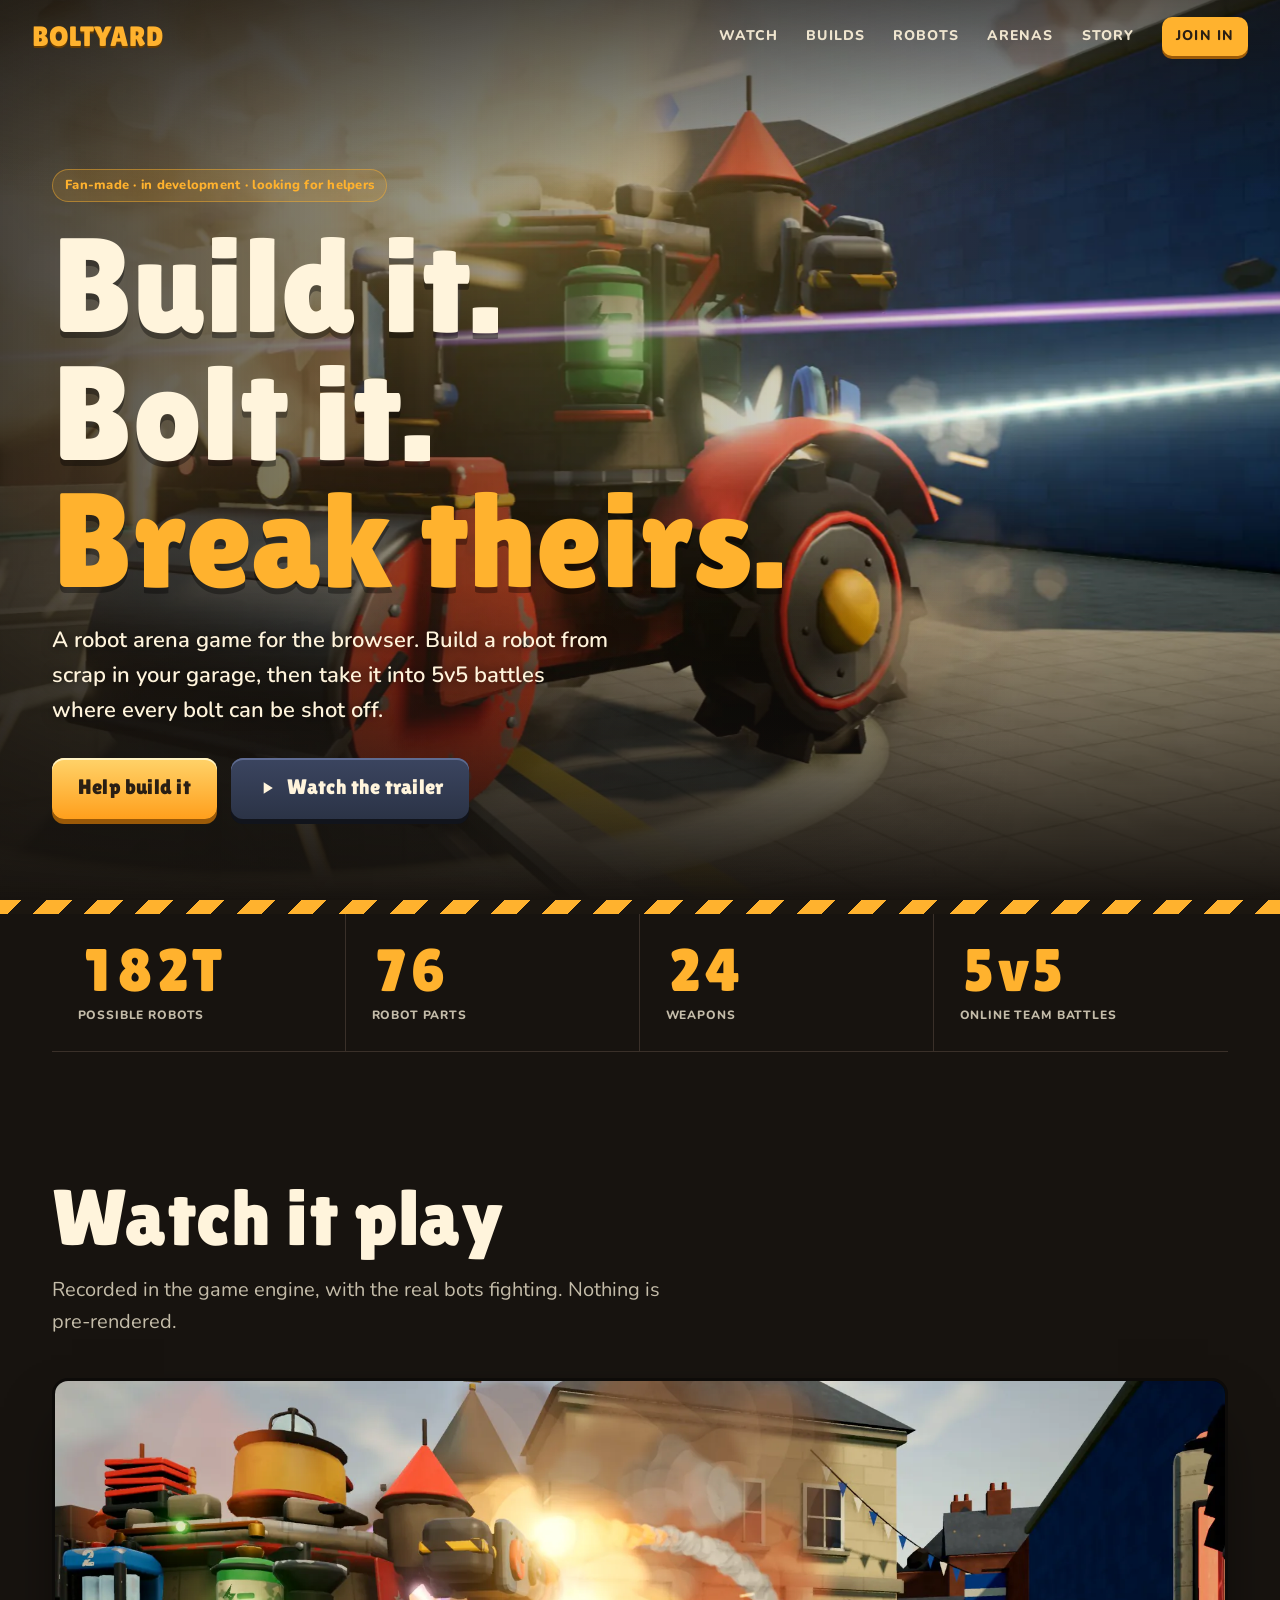
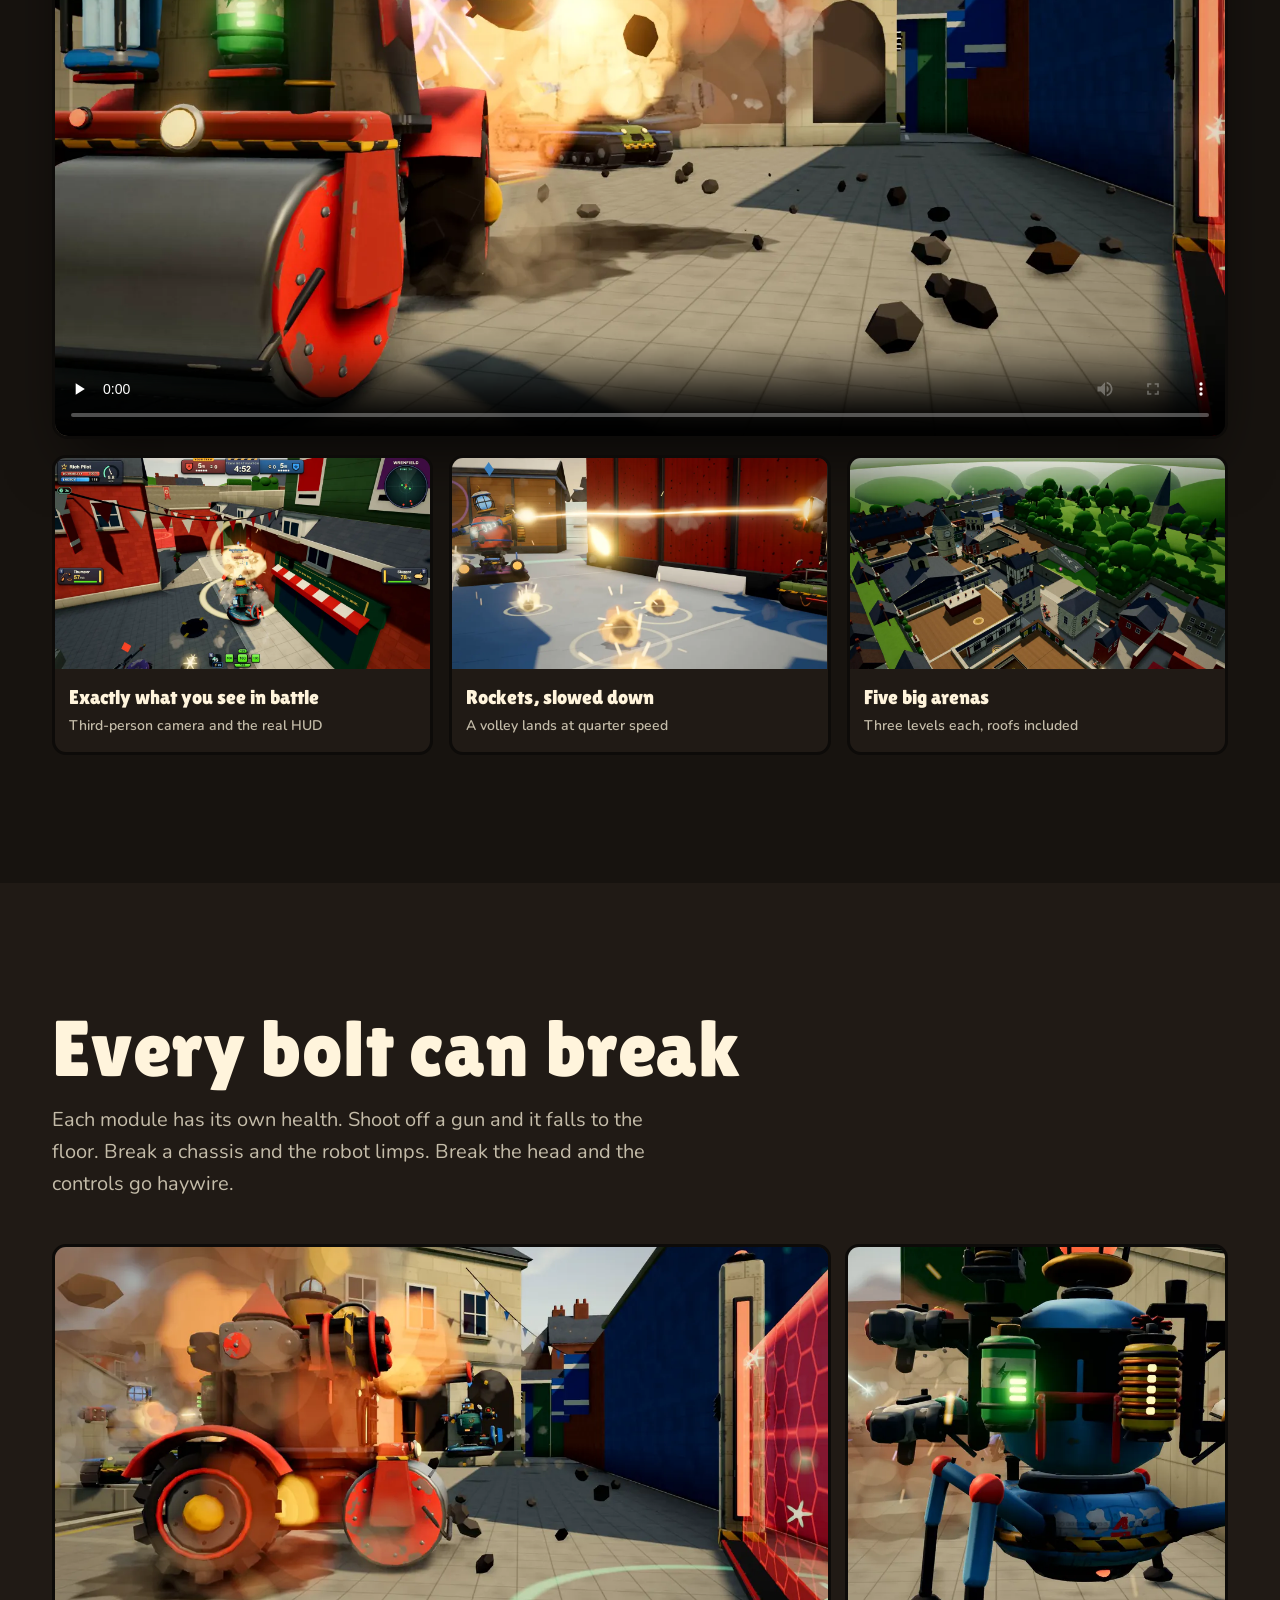
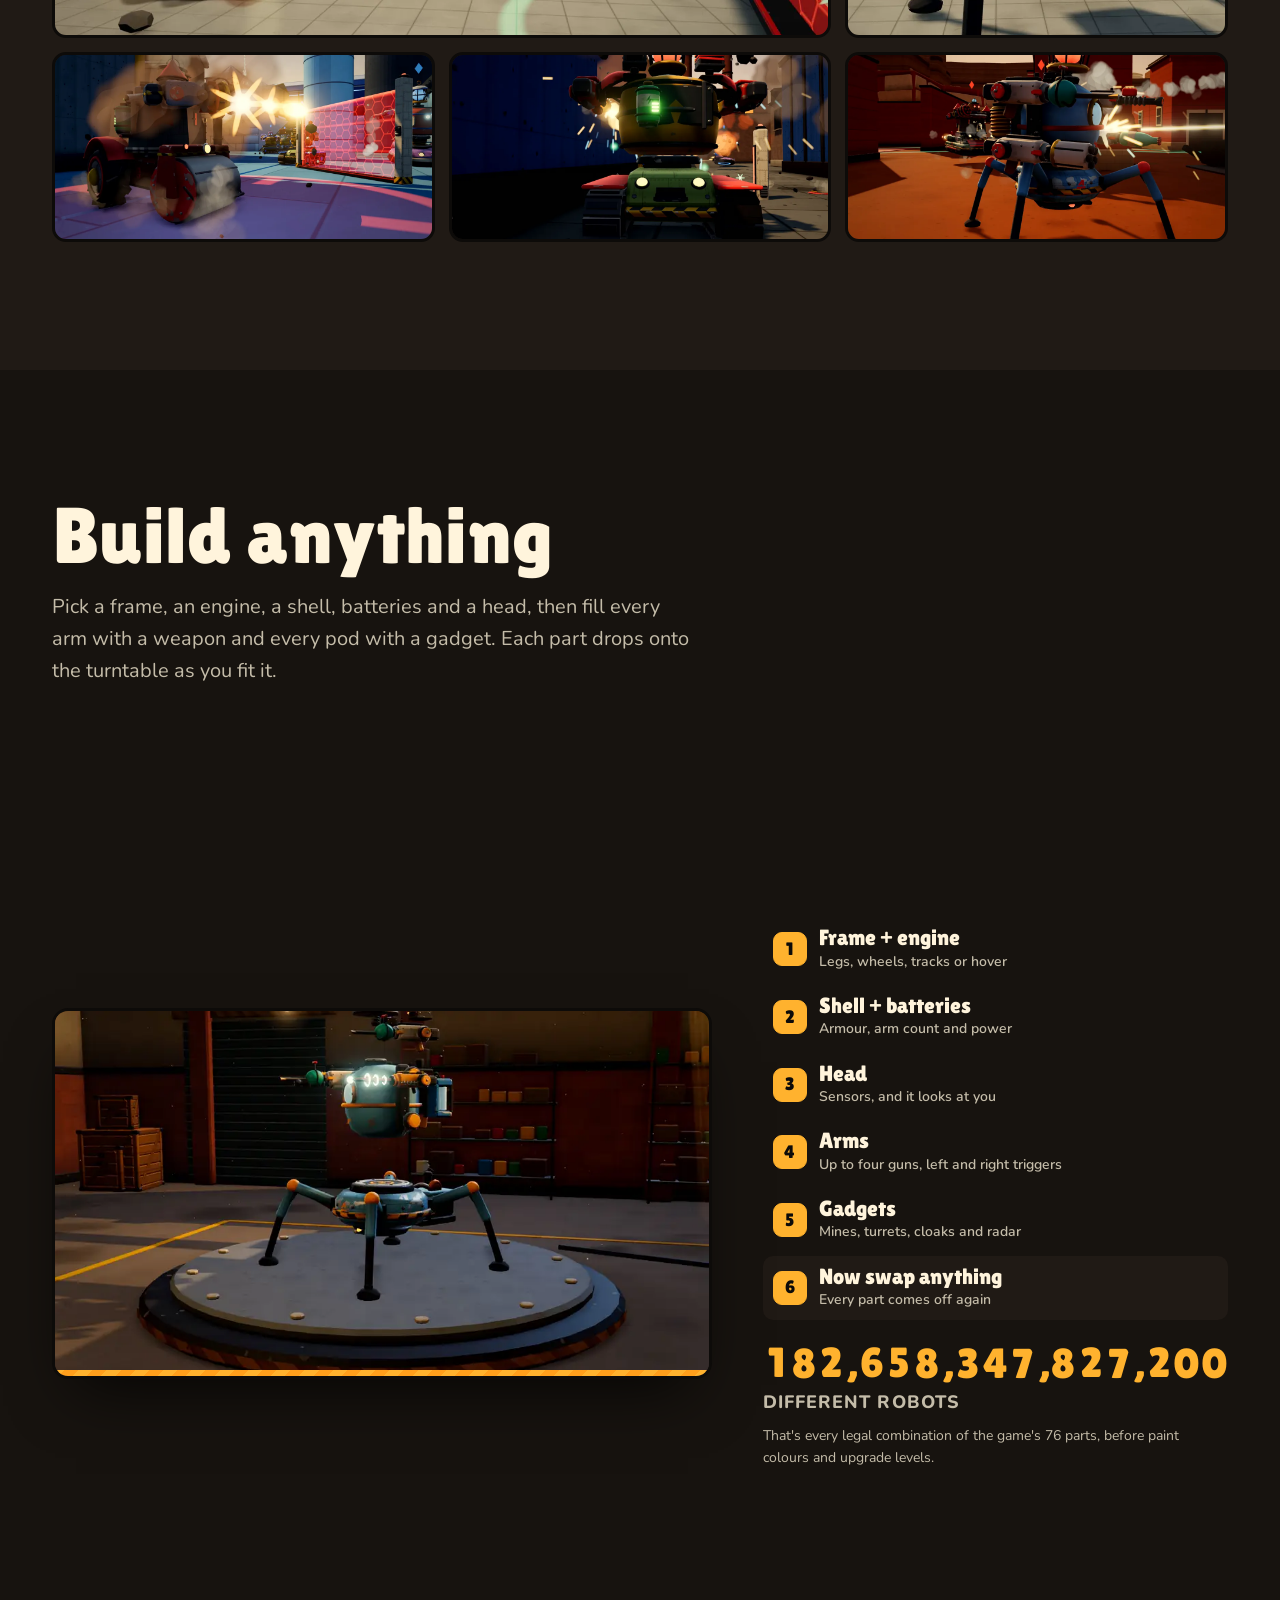
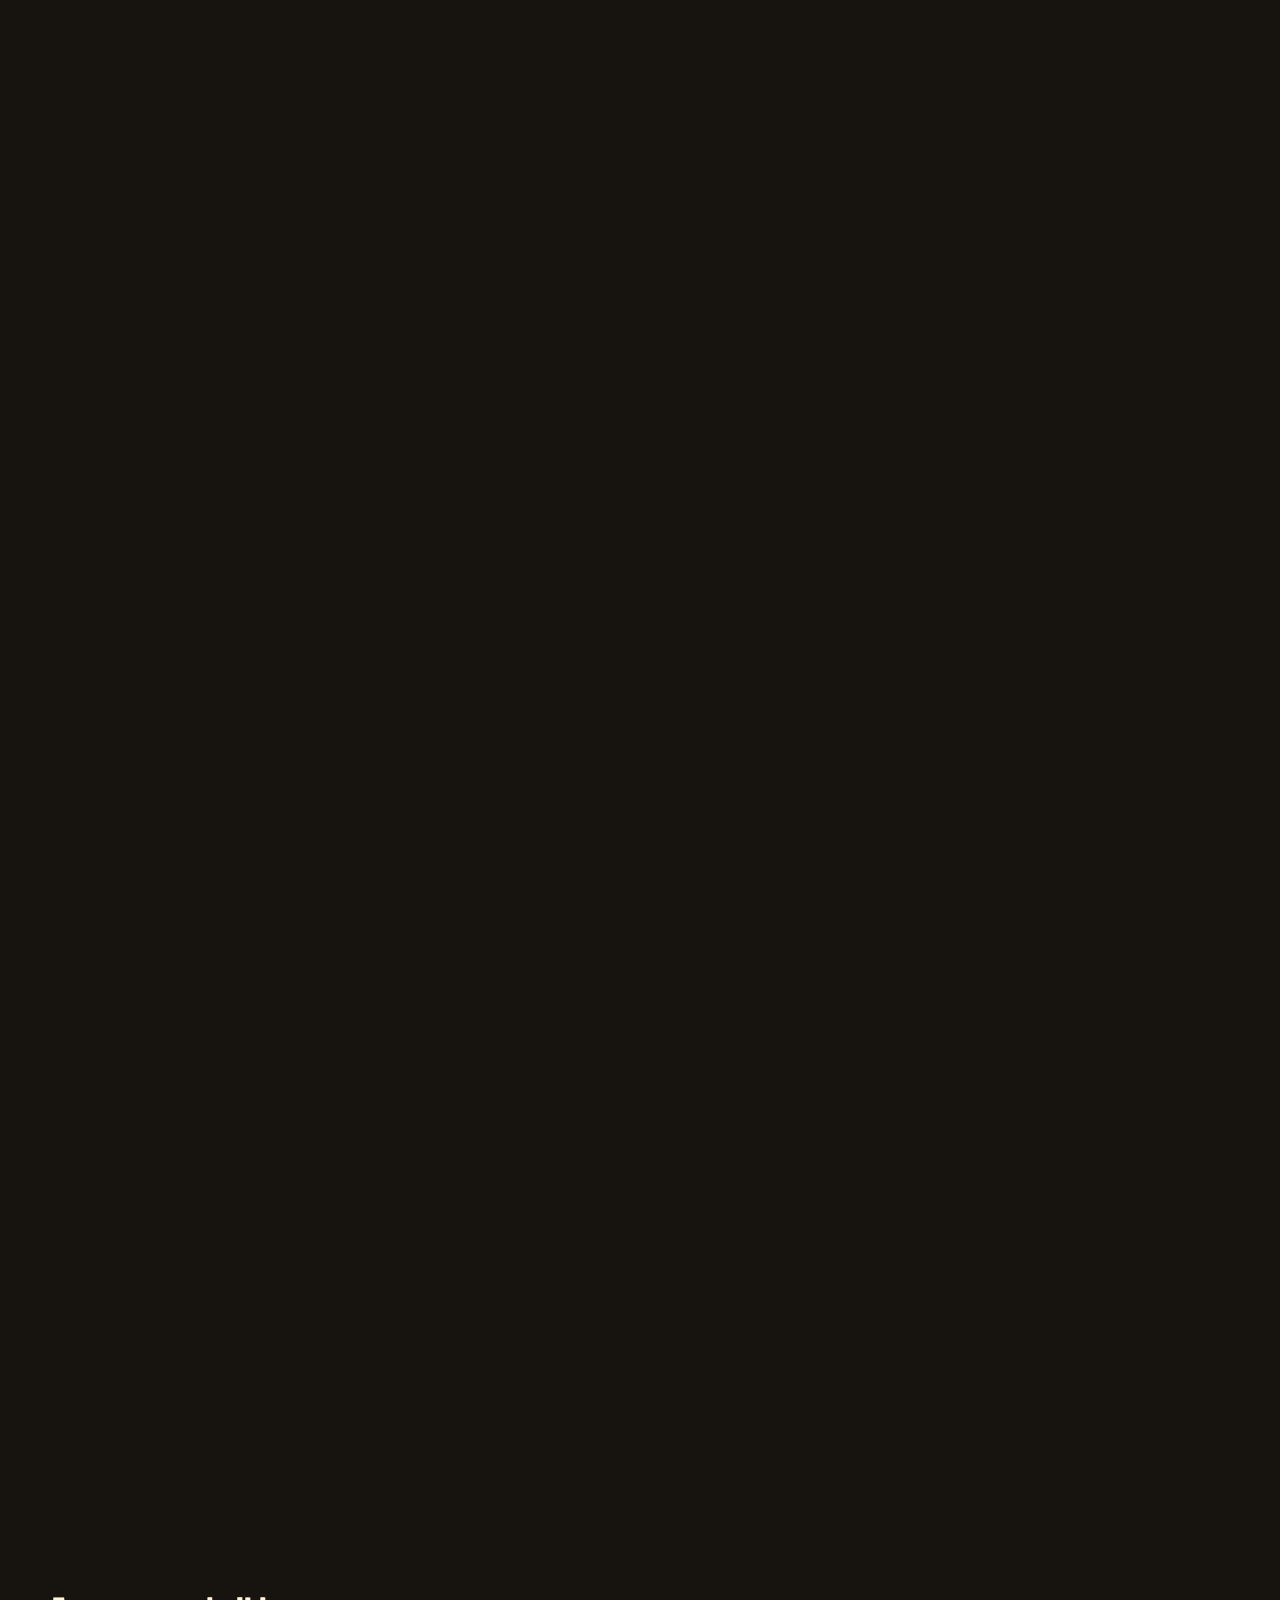
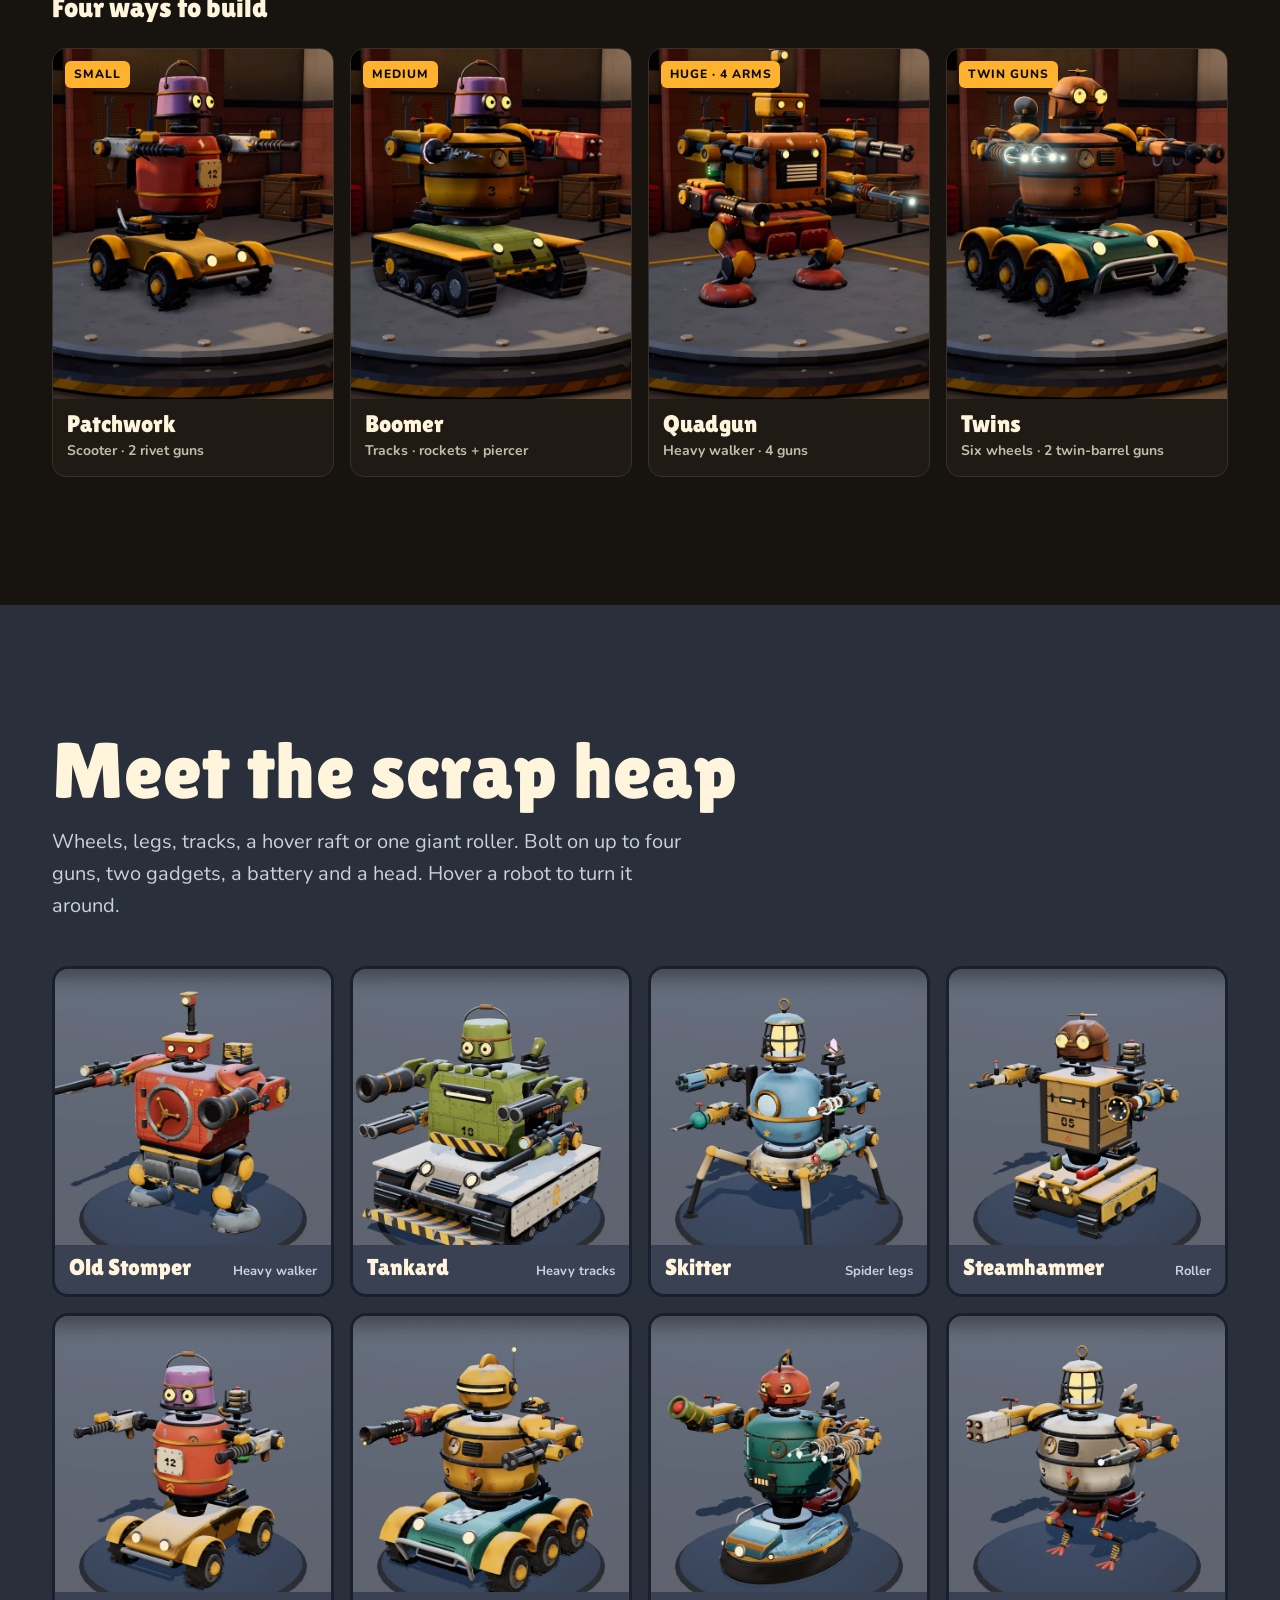
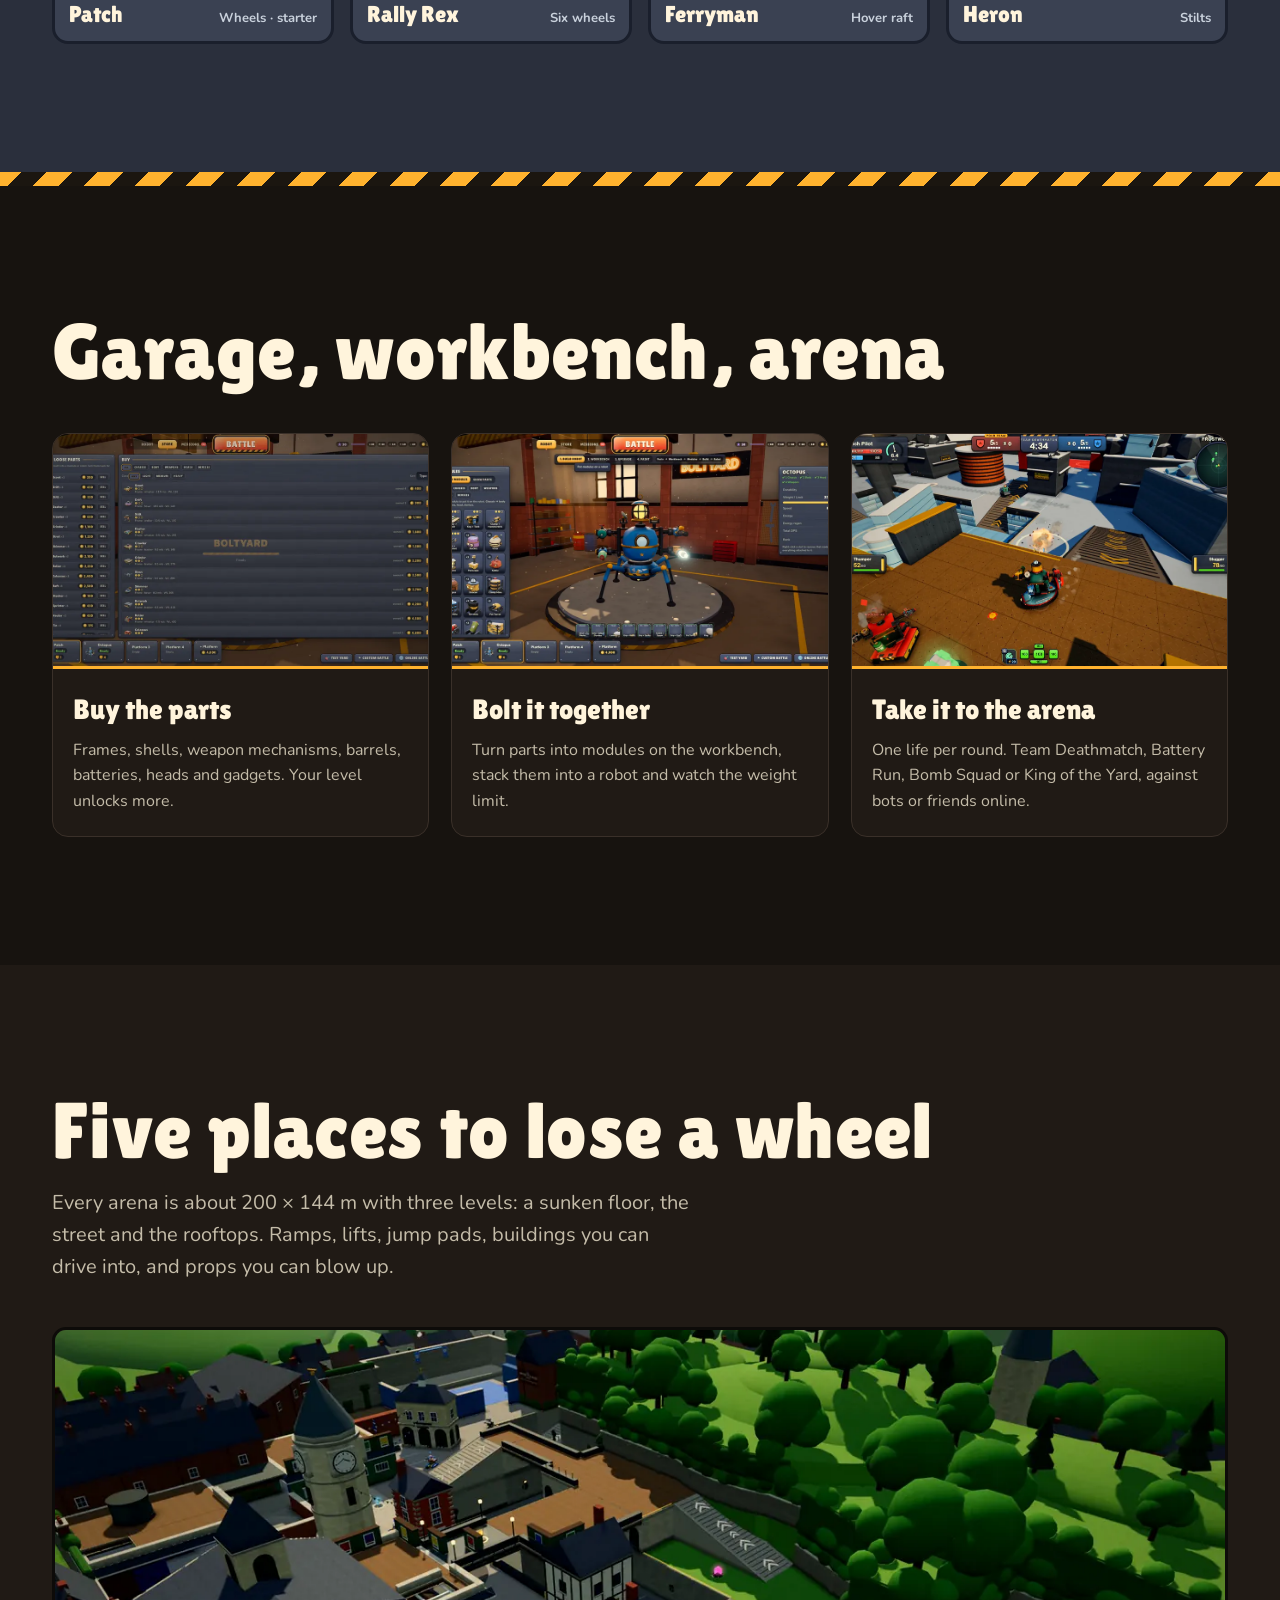
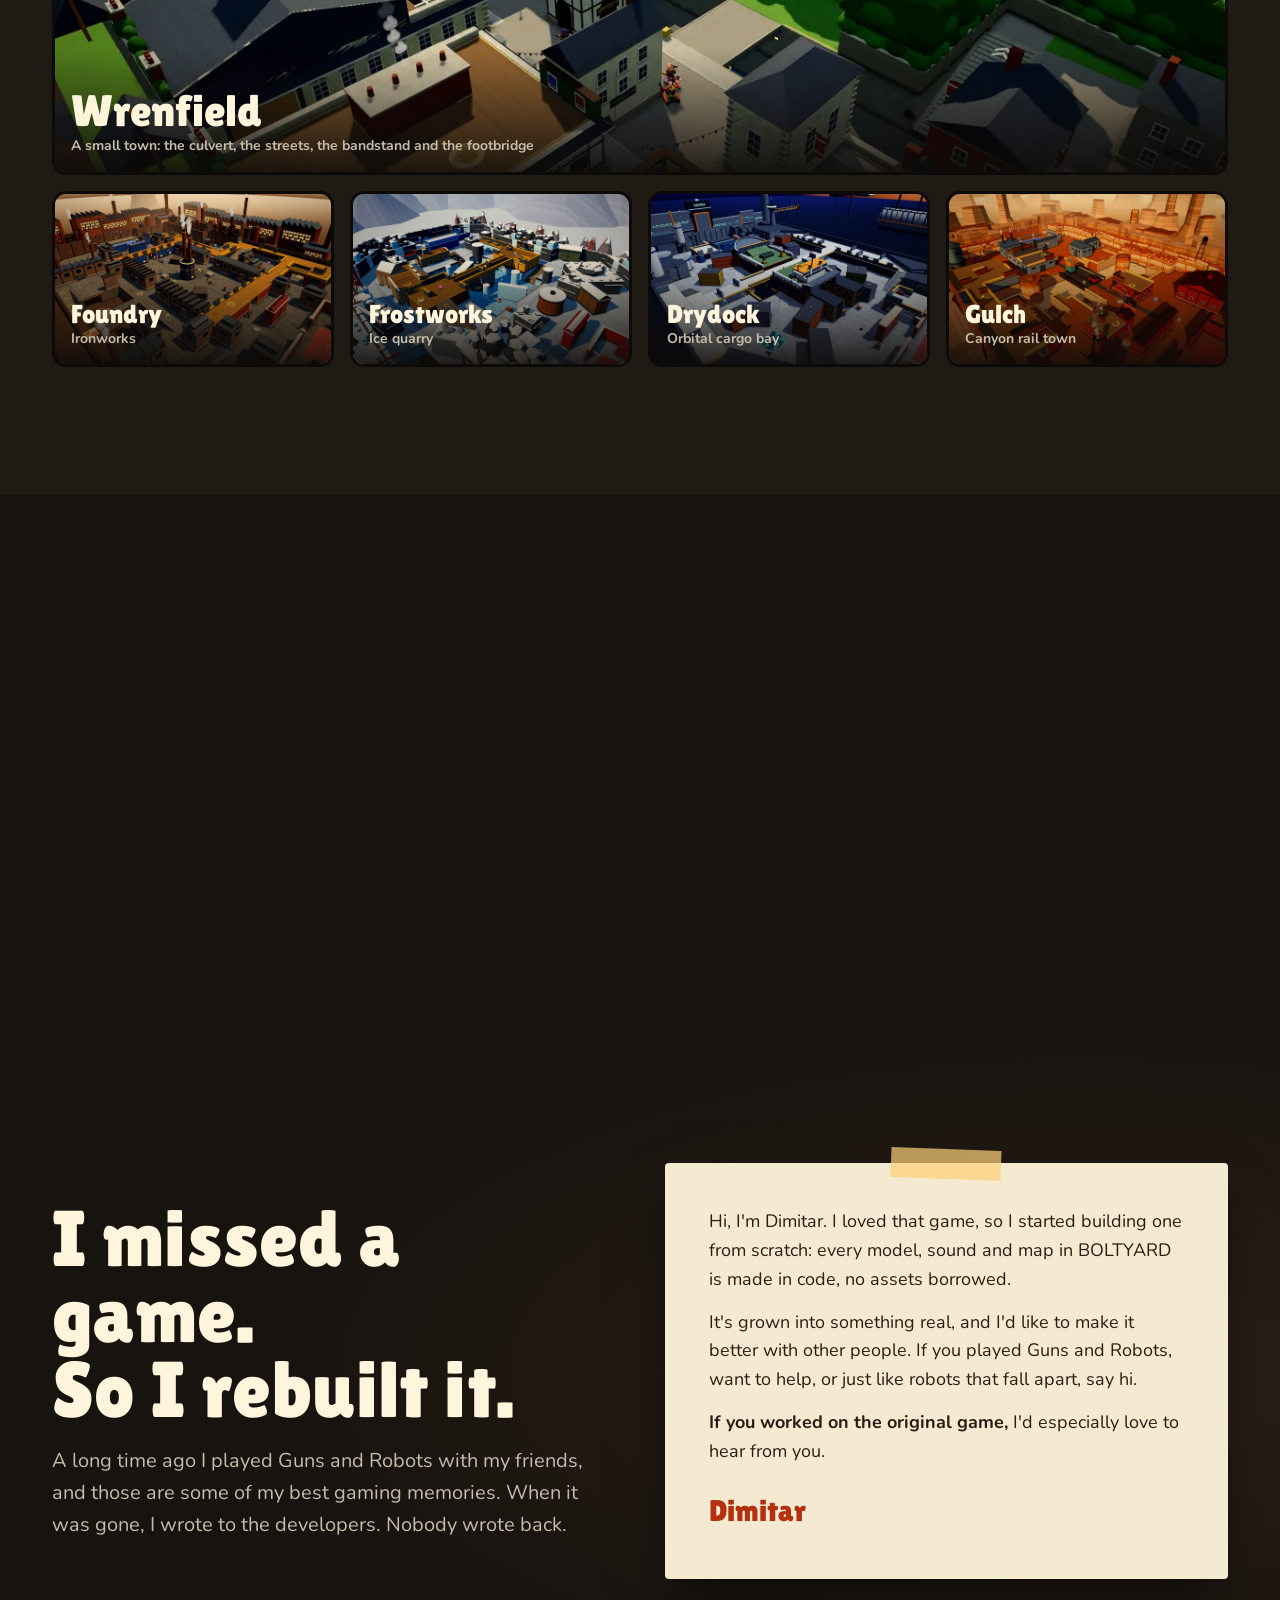
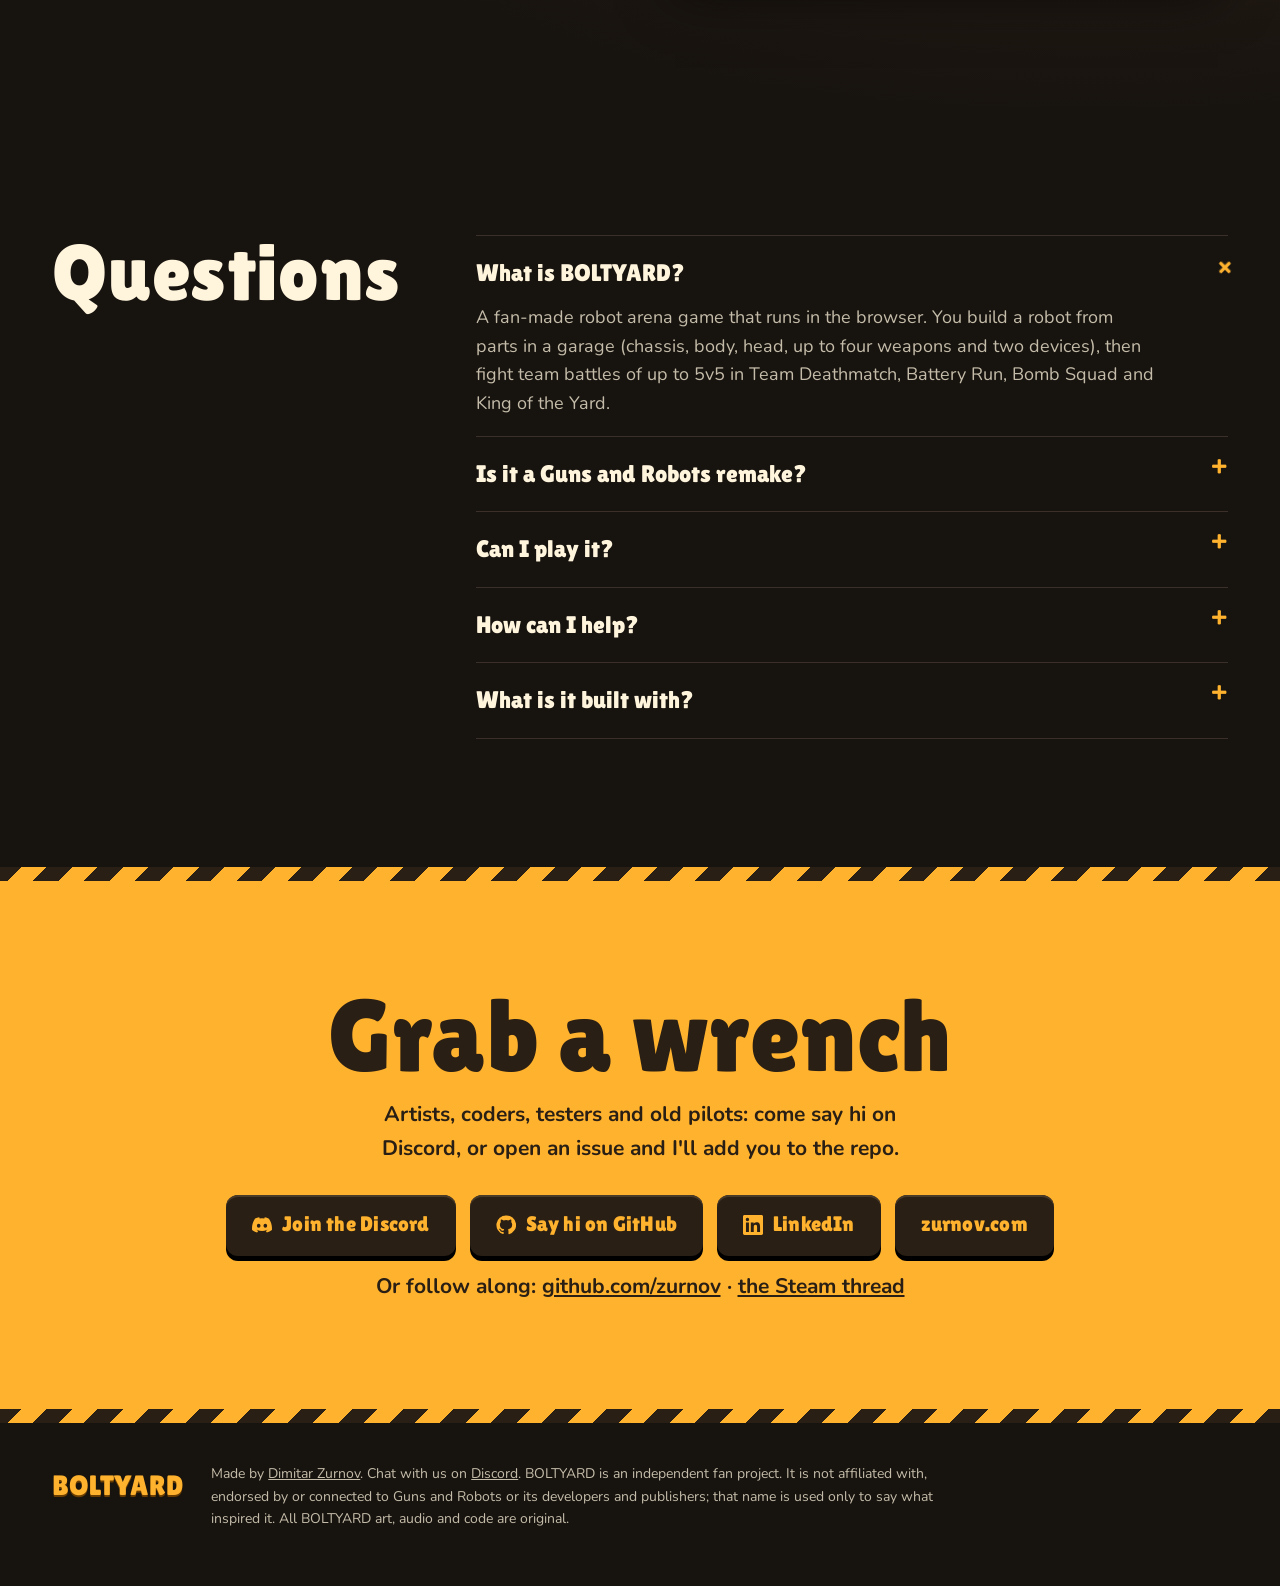
==== commit c48ad218: "Motion pass: scroll-built robot, drag-to-spin builds, arena fly-overs, Discord - Build section pins " ====
--- a/index.html
+++ b/index.html
@@ -58,6 +58,7 @@
       "@id": "https://zurnov.github.io/boltyard/#game",
       "name": "BOLTYARD",
       "url": "https://zurnov.github.io/boltyard/",
+      "sameAs": ["https://discord.gg/GqAQ8pex6M", "https://github.com/zurnov/boltyard"],
       "description": "A fan-made, third-person robot arena game for the browser. Players assemble one of more than 182 trillion possible robots from 76 parts (frames, shells, weapons and devices) in a garage, then fight 1v1 to 5v5 team battles against bots or other players. Every module has its own durability, so robots fall apart piece by piece.",
       "image": "https://zurnov.github.io/boltyard/assets/img/og.jpg",
       "genre": ["Vehicular combat", "Third-person shooter", "Arena shooter", "Robot building"],
@@ -89,7 +90,7 @@
         { "@type": "Question", "name": "What is BOLTYARD?", "acceptedAnswer": { "@type": "Answer", "text": "BOLTYARD is a fan-made robot arena game that runs in the browser. You build a robot from parts in a garage (chassis, body, head, up to four weapons and two devices), then fight team battles of up to 5v5 in Team Deathmatch, Battery Run, Bomb Squad and King of the Yard." } },
         { "@type": "Question", "name": "Is BOLTYARD a Guns and Robots remake?", "acceptedAnswer": { "@type": "Answer", "text": "It is inspired by Guns and Robots, but it is not a copy and it is not affiliated with that game's makers. Every model, texture, sound, map and line of code in BOLTYARD was made from scratch." } },
         { "@type": "Question", "name": "Can I play BOLTYARD?", "acceptedAnswer": { "@type": "Answer", "text": "Not publicly yet. The game is in development and is being tested with friends on a private server. Contact Dimitar on GitHub or LinkedIn to get involved." } },
-        { "@type": "Question", "name": "How can I help?", "acceptedAnswer": { "@type": "Answer", "text": "Coders (TypeScript, Three.js), 3D and sound artists, level designers, testers and former Guns and Robots players are all welcome. Open an issue on github.com/zurnov/boltyard or message Dimitar, and he can add you to the game repository." } },
+        { "@type": "Question", "name": "How can I help?", "acceptedAnswer": { "@type": "Answer", "text": "Coders (TypeScript, Three.js), 3D and sound artists, level designers, testers and former Guns and Robots players are all welcome. Join the BOLTYARD Discord (https://discord.gg/GqAQ8pex6M), open an issue on github.com/zurnov/boltyard or message Dimitar, and he can add you to the game repository." } },
         { "@type": "Question", "name": "What is BOLTYARD built with?", "acceptedAnswer": { "@type": "Answer", "text": "TypeScript, Vite, Three.js for rendering and Rapier for physics, with a Node.js authoritative server for online battles. Meshes, textures, sounds and music are generated in code, so the game ships with no art asset files." } }
       ]
     }
@@ -120,7 +121,7 @@
   <div class="hero-shade"></div>
   <div class="hero-copy wrap">
     <p class="tag">Fan-made · in development · looking for helpers</p>
-    <h1 id="hero-title" class="disp">Build it.<br>Bolt it.<br><span>Break theirs.</span></h1>
+    <h1 id="hero-title" class="disp"><span class="ln"><i>Build it.</i></span><span class="ln"><i>Bolt it.</i></span><span class="ln amber"><i>Break theirs.</i></span></h1>
     <p class="hero-lead">A robot arena game for the browser. Build a robot from scrap in your garage, then take it into 5v5 battles where every bolt can be shot off.</p>
     <div class="btns">
       <a class="btn" href="#join">Help build it</a>
@@ -132,10 +133,10 @@
 
 <div class="wrap">
   <dl class="stats">
-    <div><dt>possible robots</dt><dd>182T</dd></div>
-    <div><dt>robot parts</dt><dd>76</dd></div>
-    <div><dt>weapons</dt><dd>24</dd></div>
-    <div><dt>online team battles</dt><dd>5v5</dd></div>
+    <div><dt>possible robots</dt><dd data-odo>182T</dd></div>
+    <div><dt>robot parts</dt><dd data-odo>76</dd></div>
+    <div><dt>weapons</dt><dd data-odo>24</dd></div>
+    <div><dt>online team battles</dt><dd data-odo>5v5</dd></div>
   </dl>
 </div>
 
@@ -181,23 +182,40 @@
 
 <section id="builds" class="block block-builds" aria-labelledby="builds-title">
   <div class="wrap">
-    <div class="builds-top">
-      <div>
-        <h2 id="builds-title" class="disp">Build anything</h2>
-        <p class="lead">Pick a frame, an engine, a shell, batteries and a head, then fill every arm with a weapon and every pod with a gadget. Each part drops onto the turntable as you fit it.</p>
-        <p class="count"><span class="disp">182,658,347,827,200</span> different robots</p>
-        <p class="count-note">That's every legal combination of the game's 76 parts, before paint colours and upgrade levels.</p>
+    <h2 id="builds-title" class="disp">Build anything</h2>
+    <p class="lead">Pick a frame, an engine, a shell, batteries and a head, then fill every arm with a weapon and every pod with a gadget. Each part drops onto the turntable as you fit it.</p>
+  </div>
+  <div class="assembly" data-src="assets/img/scrub/" data-frames="96">
+    <div class="assembly-pin">
+      <div class="wrap assembly-grid">
+        <figure class="assemble">
+          <img class="assemble-still" src="assets/img/assemble.webp" alt="A spider-legged robot standing fully built on the garage turntable" width="1280" height="720" loading="lazy">
+          <canvas width="960" height="540" aria-hidden="true"></canvas>
+          <video class="morph" muted loop playsinline preload="none" aria-hidden="true"><source src="assets/video/morph.mp4" type="video/mp4"></video>
+          <div class="assemble-bar" aria-hidden="true"><i></i></div>
+        </figure>
+        <div class="assembly-side">
+          <ol class="parts">
+            <li data-at="0"><b>Frame + engine</b><span>Legs, wheels, tracks or hover</span></li>
+            <li data-at="0.18"><b>Shell + batteries</b><span>Armour, arm count and power</span></li>
+            <li data-at="0.31"><b>Head</b><span>Sensors, and it looks at you</span></li>
+            <li data-at="0.42"><b>Arms</b><span>Up to four guns, left and right triggers</span></li>
+            <li data-at="0.77"><b>Gadgets</b><span>Mines, turrets, cloaks and radar</span></li>
+            <li data-at="0.99"><b>Now swap anything</b><span>Every part comes off again</span></li>
+          </ol>
+          <p class="count"><span class="disp" data-odo>182,658,347,827,200</span> different robots</p>
+          <p class="count-note">That's every legal combination of the game's 76 parts, before paint colours and upgrade levels.</p>
+        </div>
       </div>
-      <figure class="assemble">
-        <video data-autoplay muted loop playsinline preload="none" poster="assets/img/assemble.webp"><source src="assets/video/assemble.mp4" type="video/mp4"></video>
-      </figure>
-    </div>
+    </div>
+  </div>
+  <div class="wrap">
     <h3 class="wall-title">Four ways to build</h3>
     <ul class="wall" role="list">
-      <li><img src="assets/img/feat-small.webp" alt="Patchwork, a small robot: tin shell on a scooter frame with two rivet guns" loading="lazy" width="640" height="800"><em>Small</em><b>Patchwork</b><span>Scooter · 2 rivet guns</span></li>
-      <li><img src="assets/img/feat-medium.webp" alt="Boomer, a medium robot: keg shell on tank tracks with a rocket volley and a wall-piercing gun" loading="lazy" width="640" height="800"><em>Medium</em><b>Boomer</b><span>Tracks · rockets + piercer</span></li>
-      <li><img src="assets/img/feat-huge.webp" alt="Quadgun, a huge four-armed robot on heavy walker legs with hammers, a lancet and a furnace" loading="lazy" width="640" height="800"><em>Huge · 4 arms</em><b>Quadgun</b><span>Heavy walker · 4 guns</span></li>
-      <li><img src="assets/img/feat-twins.webp" alt="Twins: six-wheeled robot with twin-barrel sluggers and twin arc guns" loading="lazy" width="640" height="800"><em>Twin guns</em><b>Twins</b><span>Six wheels · 2 twin-barrel guns</span></li>
+      <li data-spin="assets/img/spin/small.webp"><img src="assets/img/feat-small.webp" alt="Patchwork, a small robot: tin shell on a scooter frame with two rivet guns" loading="lazy" width="640" height="800"><em>Small</em><b>Patchwork</b><span>Scooter · 2 rivet guns</span></li>
+      <li data-spin="assets/img/spin/medium.webp"><img src="assets/img/feat-medium.webp" alt="Boomer, a medium robot: keg shell on tank tracks with a rocket volley and a wall-piercing gun" loading="lazy" width="640" height="800"><em>Medium</em><b>Boomer</b><span>Tracks · rockets + piercer</span></li>
+      <li data-spin="assets/img/spin/huge.webp"><img src="assets/img/feat-huge.webp" alt="Quadgun, a huge four-armed robot on heavy walker legs with hammers, a lancet and a furnace" loading="lazy" width="640" height="800"><em>Huge · 4 arms</em><b>Quadgun</b><span>Heavy walker · 4 guns</span></li>
+      <li data-spin="assets/img/spin/twins.webp"><img src="assets/img/feat-twins.webp" alt="Twins: six-wheeled robot with twin-barrel sluggers and twin arc guns" loading="lazy" width="640" height="800"><em>Twin guns</em><b>Twins</b><span>Six wheels · 2 twin-barrel guns</span></li>
     </ul>
   </div>
 </section>
@@ -248,11 +266,11 @@
     <h2 id="arenas-title" class="disp">Five places to lose a wheel</h2>
     <p class="lead">Every arena is about 200 × 144 m with three levels: a sunken floor, the street and the rooftops. Ramps, lifts, jump pads, buildings you can drive into, and props you can blow up.</p>
     <div class="arenas" data-gallery>
-      <a class="arena arena-wide" href="assets/img/map-wrenfield.webp"><img src="assets/img/map-wrenfield-sm.webp" alt="Wrenfield, a small town with a church, a clock tower and a wooded hill" loading="lazy" width="1280" height="720"><span><b>Wrenfield</b>A small town: the culvert, the streets, the bandstand and the footbridge</span></a>
-      <a class="arena" href="assets/img/map-foundry.webp"><img src="assets/img/map-foundry-sm.webp" alt="Foundry, an ironworks with smoking chimneys and a casting hall" loading="lazy" width="1280" height="720"><span><b>Foundry</b>Ironworks</span></a>
-      <a class="arena" href="assets/img/map-frostworks.webp"><img src="assets/img/map-frostworks-sm.webp" alt="Frostworks, an ice quarry bowl with a bridge over frozen water" loading="lazy" width="1280" height="720"><span><b>Frostworks</b>Ice quarry</span></a>
-      <a class="arena" href="assets/img/map-drydock.webp"><img src="assets/img/map-drydock-sm.webp" alt="Drydock, an orbital cargo bay with a ship in its cradle" loading="lazy" width="1280" height="720"><span><b>Drydock</b>Orbital cargo bay</span></a>
-      <a class="arena" href="assets/img/map-gulch.webp"><img src="assets/img/map-gulch-sm.webp" alt="Gulch, a canyon rail town with a trestle and red sheds" loading="lazy" width="1280" height="720"><span><b>Gulch</b>Canyon rail town</span></a>
+      <a class="arena arena-wide" href="assets/img/map-wrenfield.webp" data-clip="assets/video/arena-wrenfield.mp4"><img src="assets/img/map-wrenfield-sm.webp" alt="Wrenfield, a small town with a church, a clock tower and a wooded hill" loading="lazy" width="1280" height="720"><span><b>Wrenfield</b>A small town: the culvert, the streets, the bandstand and the footbridge</span></a>
+      <a class="arena" href="assets/img/map-foundry.webp" data-clip="assets/video/arena-foundry.mp4"><img src="assets/img/map-foundry-sm.webp" alt="Foundry, an ironworks with smoking chimneys and a casting hall" loading="lazy" width="1280" height="720"><span><b>Foundry</b>Ironworks</span></a>
+      <a class="arena" href="assets/img/map-frostworks.webp" data-clip="assets/video/arena-frostworks.mp4"><img src="assets/img/map-frostworks-sm.webp" alt="Frostworks, an ice quarry bowl with a bridge over frozen water" loading="lazy" width="1280" height="720"><span><b>Frostworks</b>Ice quarry</span></a>
+      <a class="arena" href="assets/img/map-drydock.webp" data-clip="assets/video/arena-drydock.mp4"><img src="assets/img/map-drydock-sm.webp" alt="Drydock, an orbital cargo bay with a ship in its cradle" loading="lazy" width="1280" height="720"><span><b>Drydock</b>Orbital cargo bay</span></a>
+      <a class="arena" href="assets/img/map-gulch.webp" data-clip="assets/video/arena-gulch.mp4"><img src="assets/img/map-gulch-sm.webp" alt="Gulch, a canyon rail town with a trestle and red sheds" loading="lazy" width="1280" height="720"><span><b>Gulch</b>Canyon rail town</span></a>
     </div>
   </div>
 </section>
@@ -304,7 +322,7 @@
       <details open><summary>What is BOLTYARD?</summary><p>A fan-made robot arena game that runs in the browser. You build a robot from parts in a garage (chassis, body, head, up to four weapons and two devices), then fight team battles of up to 5v5 in Team Deathmatch, Battery Run, Bomb Squad and King of the Yard.</p></details>
       <details><summary>Is it a Guns and Robots remake?</summary><p>It's inspired by Guns and Robots, but it isn't a copy and isn't affiliated with that game's makers. Every model, texture, sound, map and line of code was made from scratch.</p></details>
       <details><summary>Can I play it?</summary><p>Not publicly yet. It's in development and being tested with friends on a private server. Get in touch if you'd like to try it.</p></details>
-      <details><summary>How can I help?</summary><p>Coders (TypeScript, Three.js), 3D and sound artists, level designers, testers and old Guns and Robots pilots are all welcome. Open an issue or send a message, and I'll add you to the game repository.</p></details>
+      <details><summary>How can I help?</summary><p>Coders (TypeScript, Three.js), 3D and sound artists, level designers, testers and old Guns and Robots pilots are all welcome. Join the <a href="https://discord.gg/GqAQ8pex6M" rel="noopener">Discord</a>, open an issue or send a message, and I'll add you to the game repository.</p></details>
       <details><summary>What is it built with?</summary><p>TypeScript, Vite, Three.js for rendering and Rapier for physics, plus a Node.js server for online battles. Meshes, textures, sounds and music are all generated in code, so the game ships without a single art file.</p></details>
     </div>
   </div>
@@ -313,13 +331,14 @@
 <section id="join" class="join" aria-labelledby="join-title">
   <div class="wrap">
     <h2 id="join-title" class="disp">Grab a wrench</h2>
-    <p>Artists, coders, testers and old pilots: say hi and I'll add you to the repo.</p>
+    <p>Artists, coders, testers and old pilots: come say hi on Discord, or open an issue and I'll add you to the repo.</p>
     <div class="btns btns-center">
+      <a class="btn btn-ink" href="https://discord.gg/GqAQ8pex6M" rel="noopener"><svg viewBox="0 0 24 24" aria-hidden="true"><path d="M20.32 4.37A19.8 19.8 0 0 0 15.4 2.8a13.7 13.7 0 0 0-.63 1.3 18.4 18.4 0 0 0-5.53 0 13.6 13.6 0 0 0-.64-1.3 19.7 19.7 0 0 0-4.93 1.53C.54 9.04-.31 13.58.11 18.06a19.9 19.9 0 0 0 6.04 3.05c.49-.67.92-1.37 1.3-2.1a12.9 12.9 0 0 1-2.05-.98l.5-.39a14.2 14.2 0 0 0 12.2 0l.5.39c-.65.39-1.34.71-2.05.98.37.73.81 1.43 1.3 2.1a19.8 19.8 0 0 0 6.04-3.05c.5-5.19-.84-9.69-3.57-13.69zM8.02 15.33c-1.18 0-2.16-1.09-2.16-2.42s.96-2.42 2.16-2.42c1.21 0 2.18 1.1 2.16 2.42 0 1.33-.96 2.42-2.16 2.42zm7.97 0c-1.18 0-2.16-1.09-2.16-2.42s.96-2.42 2.16-2.42c1.21 0 2.18 1.1 2.16 2.42 0 1.33-.95 2.42-2.16 2.42z"/></svg>Join the Discord</a>
       <a class="btn btn-ink" href="https://github.com/zurnov/boltyard/issues/new?title=I%27d%20like%20to%20help&body=Hi%20Dimitar%2C%20I%27d%20like%20to%20help%20with%20BOLTYARD.%0A%0AWhat%20I%20can%20do%3A%0A" rel="noopener"><svg viewBox="0 0 24 24" aria-hidden="true"><path d="M12 .5a11.5 11.5 0 0 0-3.64 22.41c.58.1.79-.25.79-.56v-2c-3.2.7-3.88-1.37-3.88-1.37-.53-1.33-1.28-1.69-1.28-1.69-1.05-.71.08-.7.08-.7 1.16.08 1.77 1.19 1.77 1.19 1.03 1.77 2.7 1.26 3.36.96.1-.75.4-1.26.73-1.55-2.56-.29-5.24-1.28-5.24-5.69 0-1.26.45-2.29 1.19-3.1-.12-.29-.52-1.46.11-3.05 0 0 .97-.31 3.17 1.18a11 11 0 0 1 5.77 0c2.2-1.49 3.17-1.18 3.17-1.18.63 1.59.23 2.76.11 3.05.74.81 1.19 1.84 1.19 3.1 0 4.42-2.69 5.39-5.25 5.68.41.36.78 1.06.78 2.14v3.17c0 .31.21.67.8.56A11.5 11.5 0 0 0 12 .5z"/></svg>Say hi on GitHub</a>
       <a class="btn btn-ink" href="https://linkedin.com/in/zurnov" rel="noopener me"><svg viewBox="0 0 24 24" aria-hidden="true"><path d="M20.45 20.45h-3.55v-5.57c0-1.33-.03-3.04-1.85-3.04-1.86 0-2.14 1.45-2.14 2.94v5.67H9.36V9h3.41v1.56h.05c.48-.9 1.64-1.85 3.37-1.85 3.6 0 4.27 2.37 4.27 5.46v6.28zM5.34 7.43a2.06 2.06 0 1 1 0-4.12 2.06 2.06 0 0 1 0 4.12zM7.12 20.45H3.56V9h3.56v11.45zM22.22 0H1.77C.79 0 0 .77 0 1.73v20.54C0 23.23.79 24 1.77 24h20.45c.98 0 1.78-.77 1.78-1.73V1.73C24 .77 23.2 0 22.22 0z"/></svg>LinkedIn</a>
       <a class="btn btn-ink" href="https://zurnov.com" rel="noopener me">zurnov.com</a>
     </div>
-    <p class="join-small">Or follow along: <a href="https://github.com/zurnov">github.com/zurnov</a></p>
+    <p class="join-small">Or follow along: <a href="https://github.com/zurnov">github.com/zurnov</a> · <a href="https://steamcommunity.com/app/293540/discussions/0/574932244729486977/" rel="noopener">the Steam thread</a></p>
   </div>
 </section>
 </main>
@@ -327,7 +346,7 @@
 <footer class="foot">
   <div class="wrap foot-in">
     <span class="logo">BOLTYARD</span>
-    <p>Made by <a href="https://zurnov.com" rel="me">Dimitar Zurnov</a>. BOLTYARD is an independent fan project. It is not affiliated with, endorsed by or connected to Guns and Robots or its developers and publishers; that name is used only to say what inspired it. All BOLTYARD art, audio and code are original.</p>
+    <p>Made by <a href="https://zurnov.com" rel="me">Dimitar Zurnov</a>. Chat with us on <a href="https://discord.gg/GqAQ8pex6M" rel="noopener">Discord</a>. BOLTYARD is an independent fan project. It is not affiliated with, endorsed by or connected to Guns and Robots or its developers and publishers; that name is used only to say what inspired it. All BOLTYARD art, audio and code are original.</p>
   </div>
 </footer>
 
--- a/assets/site.css
+++ b/assets/site.css
@@ -54,7 +54,7 @@
 .hero-copy { position: relative; z-index: 2; width: 100%; padding-bottom: clamp(48px, 9vh, 96px); padding-top: 120px; }
 .tag { display: inline-block; background: rgba(255,178,46,.14); color: var(--amber); border: 1px solid rgba(255,178,46,.45); padding: 5px 12px; border-radius: 999px; font-size: 13px; font-weight: 800; letter-spacing: .02em; margin-bottom: 20px; }
 .hero h1 { font-size: clamp(60px, 10.5vw, 156px); text-shadow: 0 6px 0 rgba(0,0,0,.35); }
-.hero h1 span { color: var(--amber); }
+.hero h1 .amber { color: var(--amber); }
 .hero-lead { max-width: 560px; font-size: clamp(18px, 2vw, 22px); font-weight: 600; margin-top: 18px; text-shadow: 0 1px 12px rgba(0,0,0,.6); }
 
 /* ---------- buttons (the game's chunky BATTLE button) */
@@ -192,18 +192,102 @@
 
 /* builds */
 .block-builds { background: var(--bg); }
-.builds-top { display: grid; grid-template-columns: 1fr 1.15fr; gap: clamp(28px, 5vw, 64px); align-items: center; }
 .count { margin-top: 28px; color: var(--ink-dim); font-weight: 800; font-size: 18px; text-transform: uppercase; letter-spacing: .06em; }
-.count span { display: block; color: var(--amber); font-size: clamp(38px, 4.6vw, 64px); letter-spacing: .01em; text-transform: none; line-height: 1.05; margin-bottom: 4px; font-variant-numeric: tabular-nums; }
+.count > span { display: block; white-space: nowrap; color: var(--amber); font-size: clamp(38px, 4.6vw, 64px); letter-spacing: .01em; text-transform: none; line-height: 1.05; margin-bottom: 4px; font-variant-numeric: tabular-nums; }
 .count-note { color: var(--ink-dim); font-size: 14px; margin-top: 8px; max-width: 460px; }
-.assemble { border-radius: 16px; overflow: hidden; border: 3px solid var(--edge); background: #000; aspect-ratio: 16 / 9; box-shadow: 0 30px 60px -24px rgba(0,0,0,.8); }
-.assemble video { width: 100%; height: 100%; object-fit: cover; }
-.wall-title { font-family: var(--display); font-weight: 400; font-size: 28px; margin: 64px 0 18px; }
+.assemble { position: relative; border-radius: 16px; overflow: hidden; border: 3px solid var(--edge); background: #000; aspect-ratio: 16 / 9; box-shadow: 0 30px 60px -24px rgba(0,0,0,.8); }
+.assemble > * { position: absolute; inset: 0; width: 100%; height: 100%; object-fit: cover; }
+.wall-title { font-family: var(--display); font-weight: 400; font-size: 28px; margin: 40px 0 18px; }
 .wall { list-style: none; padding: 0; display: grid; grid-template-columns: repeat(4, 1fr); gap: 16px; }
 .wall li { position: relative; background: var(--bg-2); border: 1px solid var(--line); border-radius: 14px; overflow: hidden; display: flex; flex-direction: column; }
 .wall img { width: 100%; aspect-ratio: 4 / 5; object-fit: cover; transition: transform .4s cubic-bezier(.2,.7,.2,1); }
-.wall li:hover img { transform: scale(1.04); }
 .wall em { position: absolute; top: 12px; left: 12px; font-style: normal; font-weight: 800; font-size: 12px; letter-spacing: .08em; text-transform: uppercase; background: var(--amber); color: var(--edge); padding: 4px 9px; border-radius: 6px; }
 .wall b { font-family: var(--display); font-weight: 400; font-size: 24px; padding: 12px 14px 2px; line-height: 1.1; }
 .wall span { color: var(--ink-dim); font-size: 14px; font-weight: 700; padding: 0 14px 14px; }
-@media (max-width: 860px) { .builds-top { grid-template-columns: 1fr; } .wall { grid-template-columns: repeat(2, 1fr); gap: 12px; } .wall em { position: static; align-self: flex-start; margin: 12px 12px 0; font-size: 11px; } .wall b { font-size: 21px; padding: 6px 12px 2px; } .wall span { font-size: 13px; padding: 0 12px 12px; } }
+@media (max-width: 860px) { .wall { grid-template-columns: repeat(2, 1fr); gap: 12px; } .wall em { position: static; align-self: flex-start; margin: 12px 12px 0; font-size: 11px; } .wall b { font-size: 21px; padding: 6px 12px 2px; } .wall span { font-size: 13px; padding: 0 12px 12px; } }
+
+/* ---------- motion */
+/* hero: the three lines drop in like parts onto the turntable */
+.hero h1 .ln { display: block; overflow: hidden; padding: 0 .06em .12em 0; margin-bottom: -.12em; }
+.hero h1 .ln i { display: block; font-style: normal; animation: drop .9s cubic-bezier(.3,1.45,.5,1) both; }
+.hero h1 .ln:nth-child(2) i { animation-delay: .14s; }
+.hero h1 .ln:nth-child(3) i { animation-delay: .28s; }
+.hero .tag, .hero-lead, .hero .btns { animation: rise .7s cubic-bezier(.2,.7,.2,1) both; }
+.hero .tag { animation-delay: .05s; } .hero-lead { animation-delay: .55s; } .hero .btns { animation-delay: .68s; }
+.hero-media { animation: settle 2.2s cubic-bezier(.2,.7,.2,1) both; will-change: transform; }
+@keyframes drop { from { transform: translateY(105%); } }
+@keyframes rise { from { opacity: 0; transform: translateY(18px); } }
+@keyframes settle { from { transform: scale(1.14); } to { transform: scale(1.04); } }
+
+/* section titles: a strip of hazard tape wipes the heading on */
+.block h2 { width: fit-content; position: relative; }
+.wipe > .wi { display: inline-block; clip-path: inset(-12% 100% -30% 0); }
+.wipe::after { content: ''; position: absolute; left: 0; right: 0; bottom: -.1em; height: .16em; background: repeating-linear-gradient(-45deg, var(--amber) 0 10px, #1b1610 10px 20px); transform: scaleX(0); transform-origin: left; }
+.wipe.in > .wi { animation: wipe .8s cubic-bezier(.7,0,.2,1) forwards; }
+.wipe.in::after { animation: tape 1.25s cubic-bezier(.7,0,.2,1) forwards; }
+@keyframes wipe { to { clip-path: inset(-12% -2% -30% 0); } }
+@keyframes tape { 0% { transform: scaleX(0); transform-origin: left; } 55% { transform: scaleX(1); transform-origin: left; } 56% { transform-origin: right; } 100% { transform: scaleX(0); transform-origin: right; } }
+
+/* odometer digits */
+.odo-d { display: inline-block; height: 1em; line-height: 1; overflow: hidden; vertical-align: top; }
+.odo-s { display: flex; flex-direction: column; transform: translateY(0); transition: transform 1.6s cubic-bezier(.2,.75,.15,1); }
+.odo-s b { font: inherit; height: 1em; line-height: 1; text-align: center; }
+.run .odo-s { transform: translateY(calc(var(--to) * -1em)); }
+.stats dd, .count > span { line-height: 1; }
+
+/* builds: the robot assembles as you scroll */
+.assembly { position: relative; height: 270vh; margin-top: 28px; }
+.assembly-pin { position: sticky; top: 0; height: 100vh; height: 100svh; display: flex; align-items: center; padding-top: 56px; }
+.assembly-grid { display: grid; grid-template-columns: 1.55fr 1fr; gap: clamp(24px, 4vw, 56px); align-items: center; width: 100%; }
+.assemble canvas { opacity: 0; transition: opacity .3s; }
+.assemble .morph { opacity: 0; transition: opacity .5s; }
+.assembly.live .assemble canvas { opacity: 1; }
+.assembly.done .assemble .morph { opacity: 1; }
+.assemble-bar { position: absolute; left: 0; right: 0; top: auto !important; bottom: 0; height: 6px !important; background: rgba(0,0,0,.5); }
+.assemble-bar i { display: block; height: 100%; width: 100%; background: repeating-linear-gradient(-45deg, var(--amber) 0 10px, var(--amber-lo) 10px 20px); transform: scaleX(var(--p, 0)); transform-origin: left; }
+.parts { list-style: none; padding: 0; display: grid; gap: 4px; counter-reset: p; }
+.parts li { counter-increment: p; display: grid; grid-template-columns: 34px 1fr; column-gap: 12px; padding: 8px 10px; border-radius: 10px; color: var(--ink-dim); opacity: .45; transition: opacity .3s, background .3s, color .3s; }
+.parts li::before { content: counter(p); grid-row: span 2; align-self: center; width: 34px; height: 34px; border-radius: 9px; display: grid; place-items: center; font-family: var(--display); font-size: 18px; background: var(--bg-2); border: 1px solid var(--line); transition: background .3s, color .3s; }
+.parts b { font-family: var(--display); font-weight: 400; font-size: 22px; line-height: 1.15; color: var(--ink); }
+.parts span { font-size: 14px; font-weight: 600; }
+.parts li.on { opacity: 1; }
+.parts li.now { background: var(--bg-2); }
+.parts li.on::before { background: var(--amber); color: var(--edge); border-color: var(--amber); }
+.assembly-side .count { margin-top: 22px; }
+.assembly-side .count > span { font-size: clamp(30px, 3.3vw, 48px); }
+@media (max-width: 860px) {
+  .assembly { height: 240vh; }
+  .assembly-pin { align-items: flex-start; padding-top: 72px; }
+  .assembly-grid { grid-template-columns: 1fr; gap: 14px; }
+  .parts { grid-template-columns: 1fr 1fr; gap: 2px 6px; }
+  .parts li { grid-template-columns: 26px 1fr; column-gap: 8px; padding: 5px 6px; }
+  .parts li::before { width: 26px; height: 26px; font-size: 14px; border-radius: 7px; }
+  .parts b { font-size: 16px; } .parts span { display: none; }
+  .assembly-side .count { margin-top: 10px; font-size: 14px; }
+  .count > span { font-size: clamp(30px, 9vw, 40px); }
+  .count-note { display: none; }
+}
+
+/* featured builds: hover to spin, drag to turn */
+.wall [data-spin] { touch-action: pan-y; }
+.spin { position: absolute; left: 0; right: 0; top: 0; aspect-ratio: 4 / 5; background-size: 2400% 100%; background-repeat: no-repeat; opacity: 0; transition: opacity .2s; cursor: grab; }
+.spin.ready { opacity: 1; }
+.spin:active { cursor: grabbing; }
+.spin-hint { position: absolute; right: 10px; bottom: 10px; z-index: 2; display: flex; align-items: center; gap: 6px; font-size: 12px; font-weight: 800; letter-spacing: .06em; text-transform: uppercase; color: var(--ink); background: rgba(13,11,9,.7); padding: 4px 9px; border-radius: 6px; opacity: 0; transform: translateY(-4px); transition: opacity .25s, transform .25s; pointer-events: none; }
+.spin-hint svg { width: 14px; height: 14px; fill: none; stroke: currentColor; stroke-width: 2.4; }
+.wall li:hover .spin-hint, .wall li.touched .spin-hint { opacity: 1; transform: none; }
+.wall em { z-index: 2; }
+@media (max-width: 860px) { .spin-hint { bottom: 6px; right: 6px; font-size: 10px; padding: 3px 7px; } }
+
+/* arenas: hover plays the fly-over */
+.arena video { position: absolute; inset: 0; width: 100%; height: 100%; object-fit: cover; opacity: 0; transition: opacity .35s; pointer-events: none; }
+.arena video.on { opacity: 1; }
+.arena span { z-index: 1; }
+
+@media (prefers-reduced-motion: reduce) {
+  .hero h1 .ln i, .hero .tag, .hero-lead, .hero .btns, .hero-media { animation: none; }
+  .wipe > .wi { clip-path: none; } .wipe::after { display: none; }
+  .odo-s { transition: none; }
+  .assembly { height: auto; } .assembly-pin { position: static; height: auto; padding-top: 0; }
+  .parts li { opacity: 1; }
+}
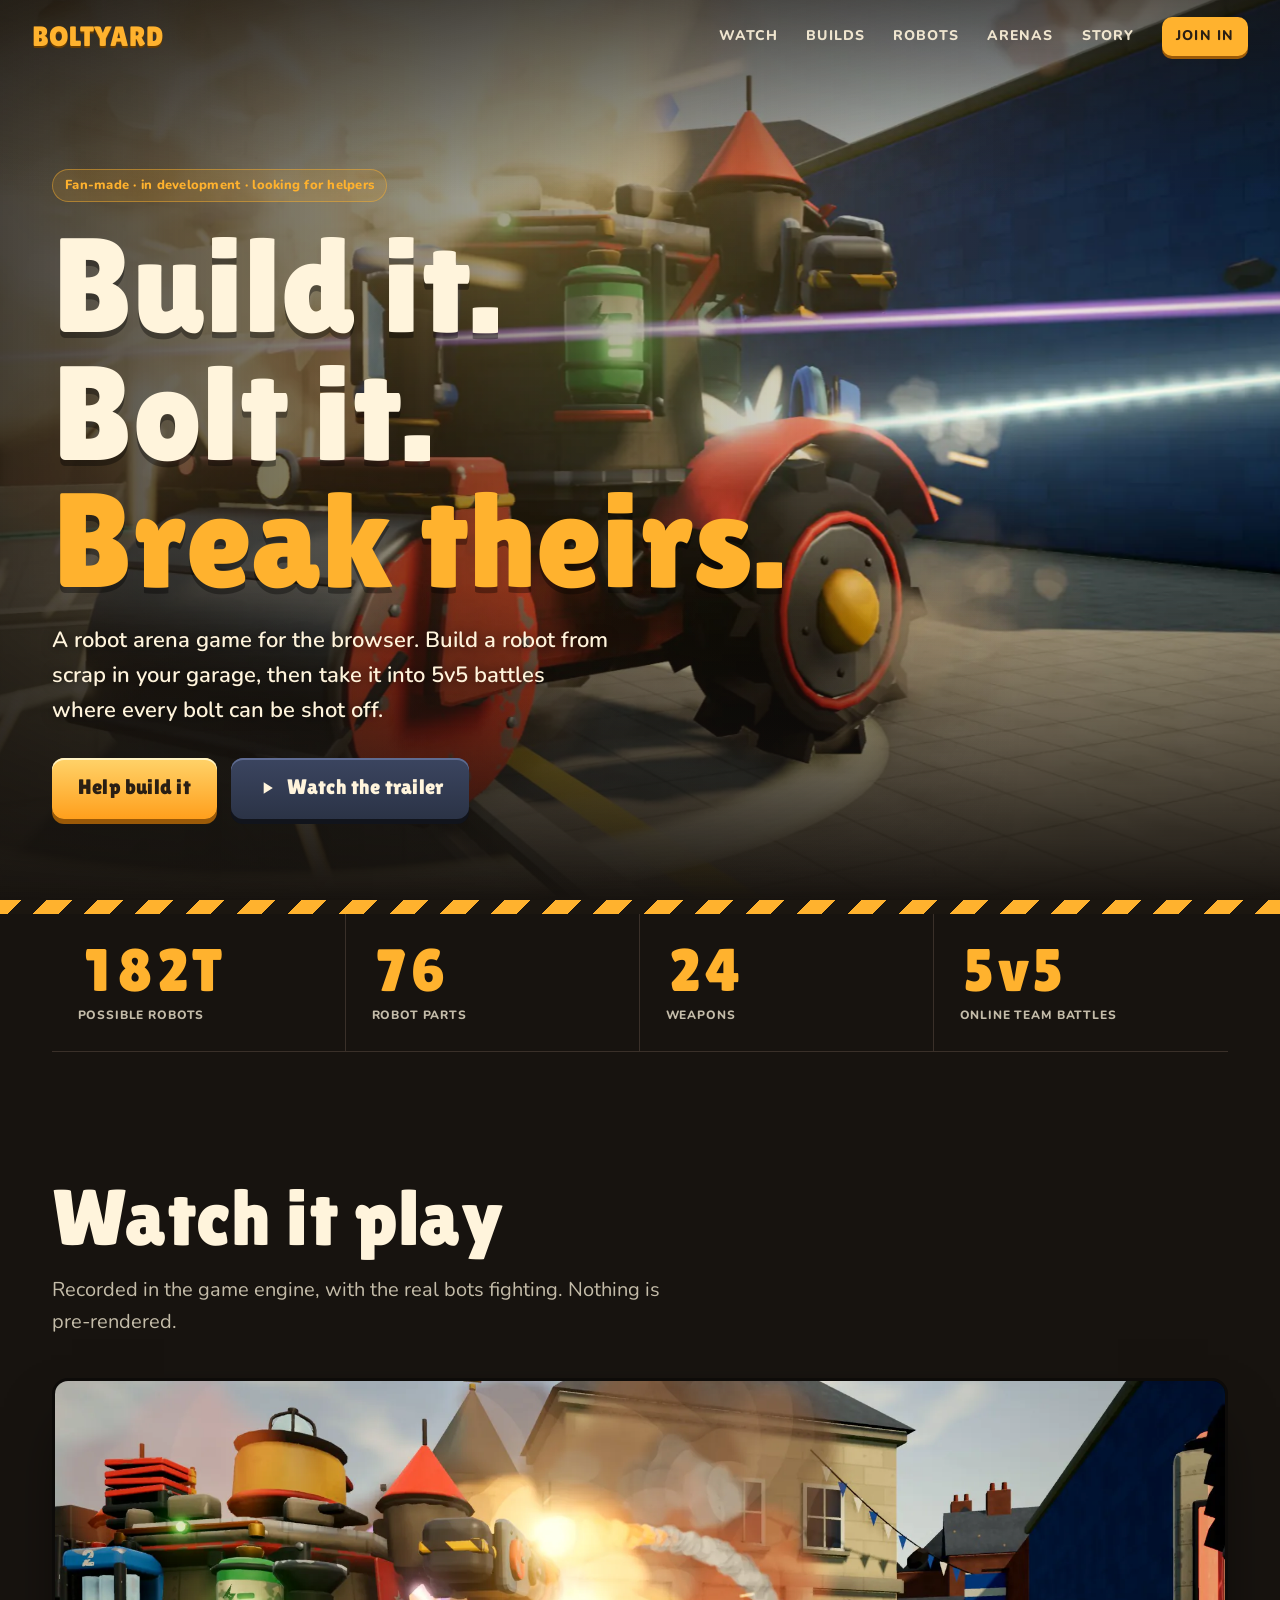
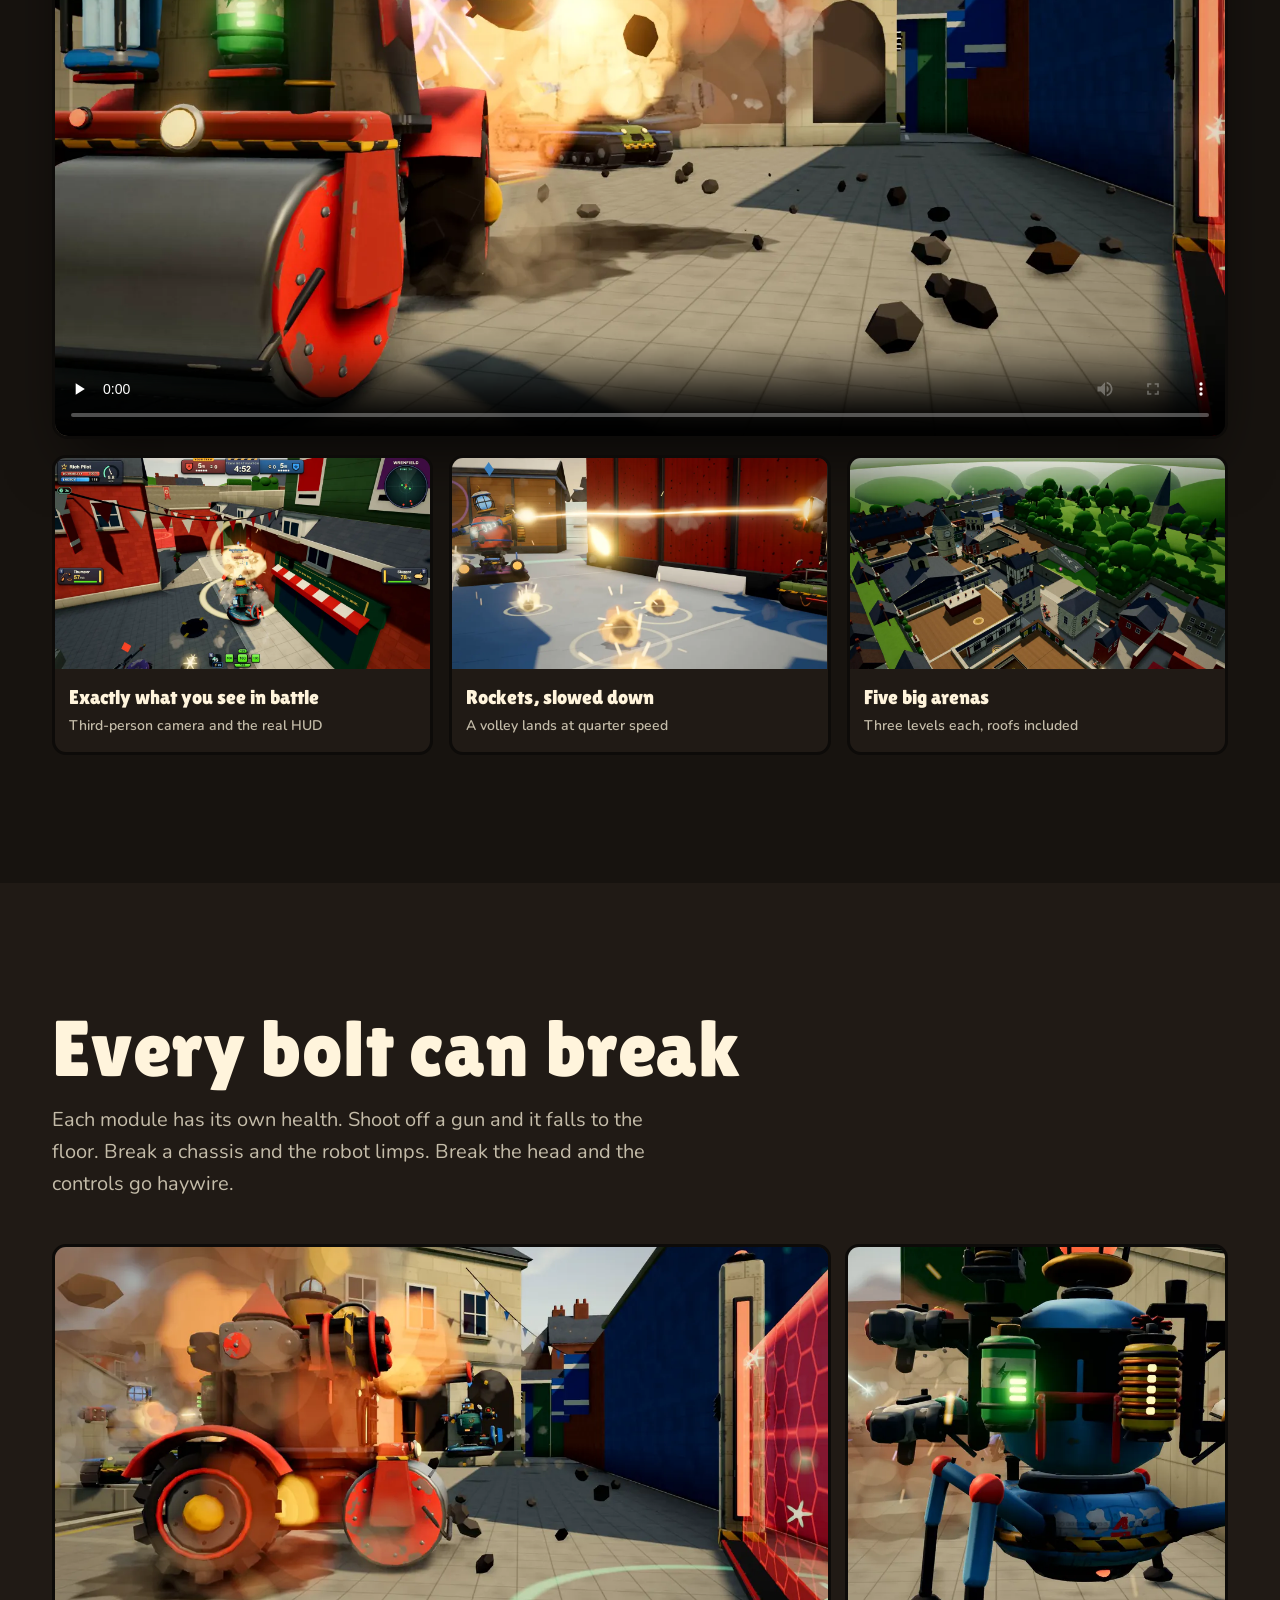
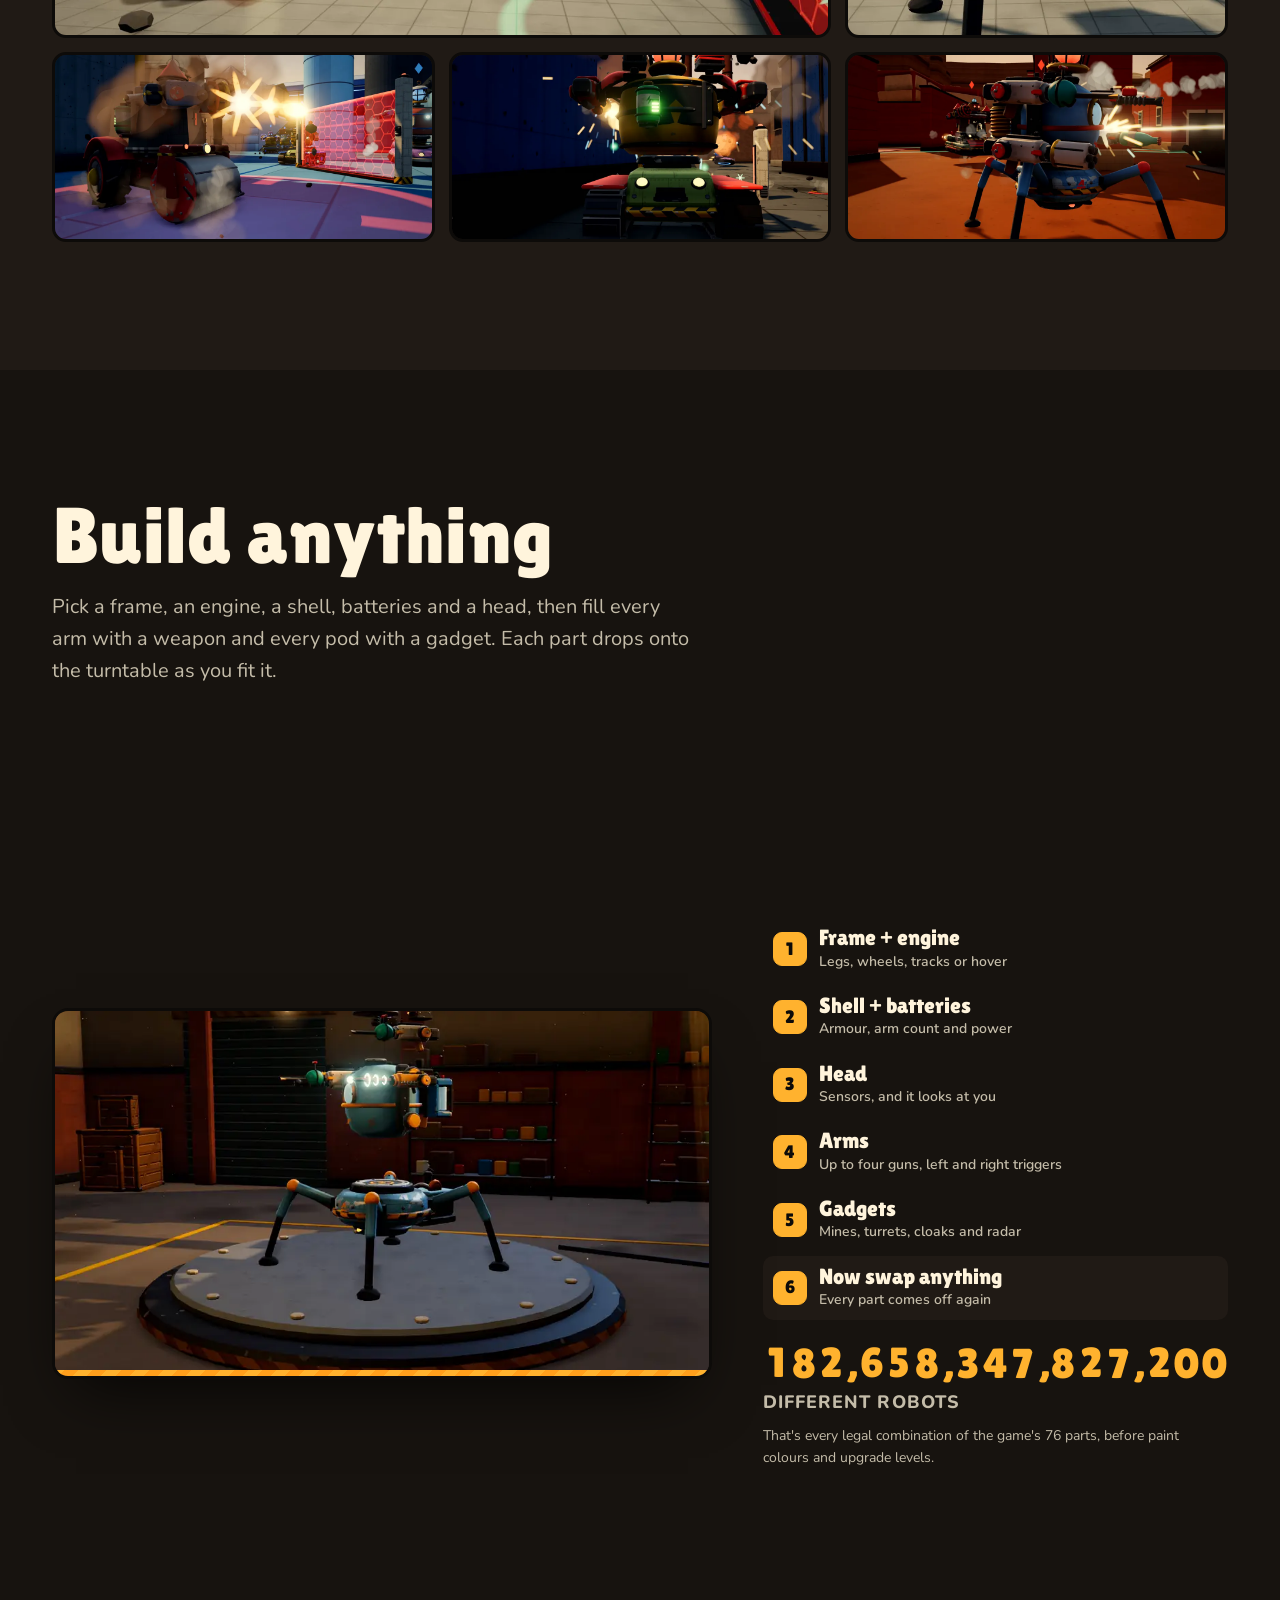
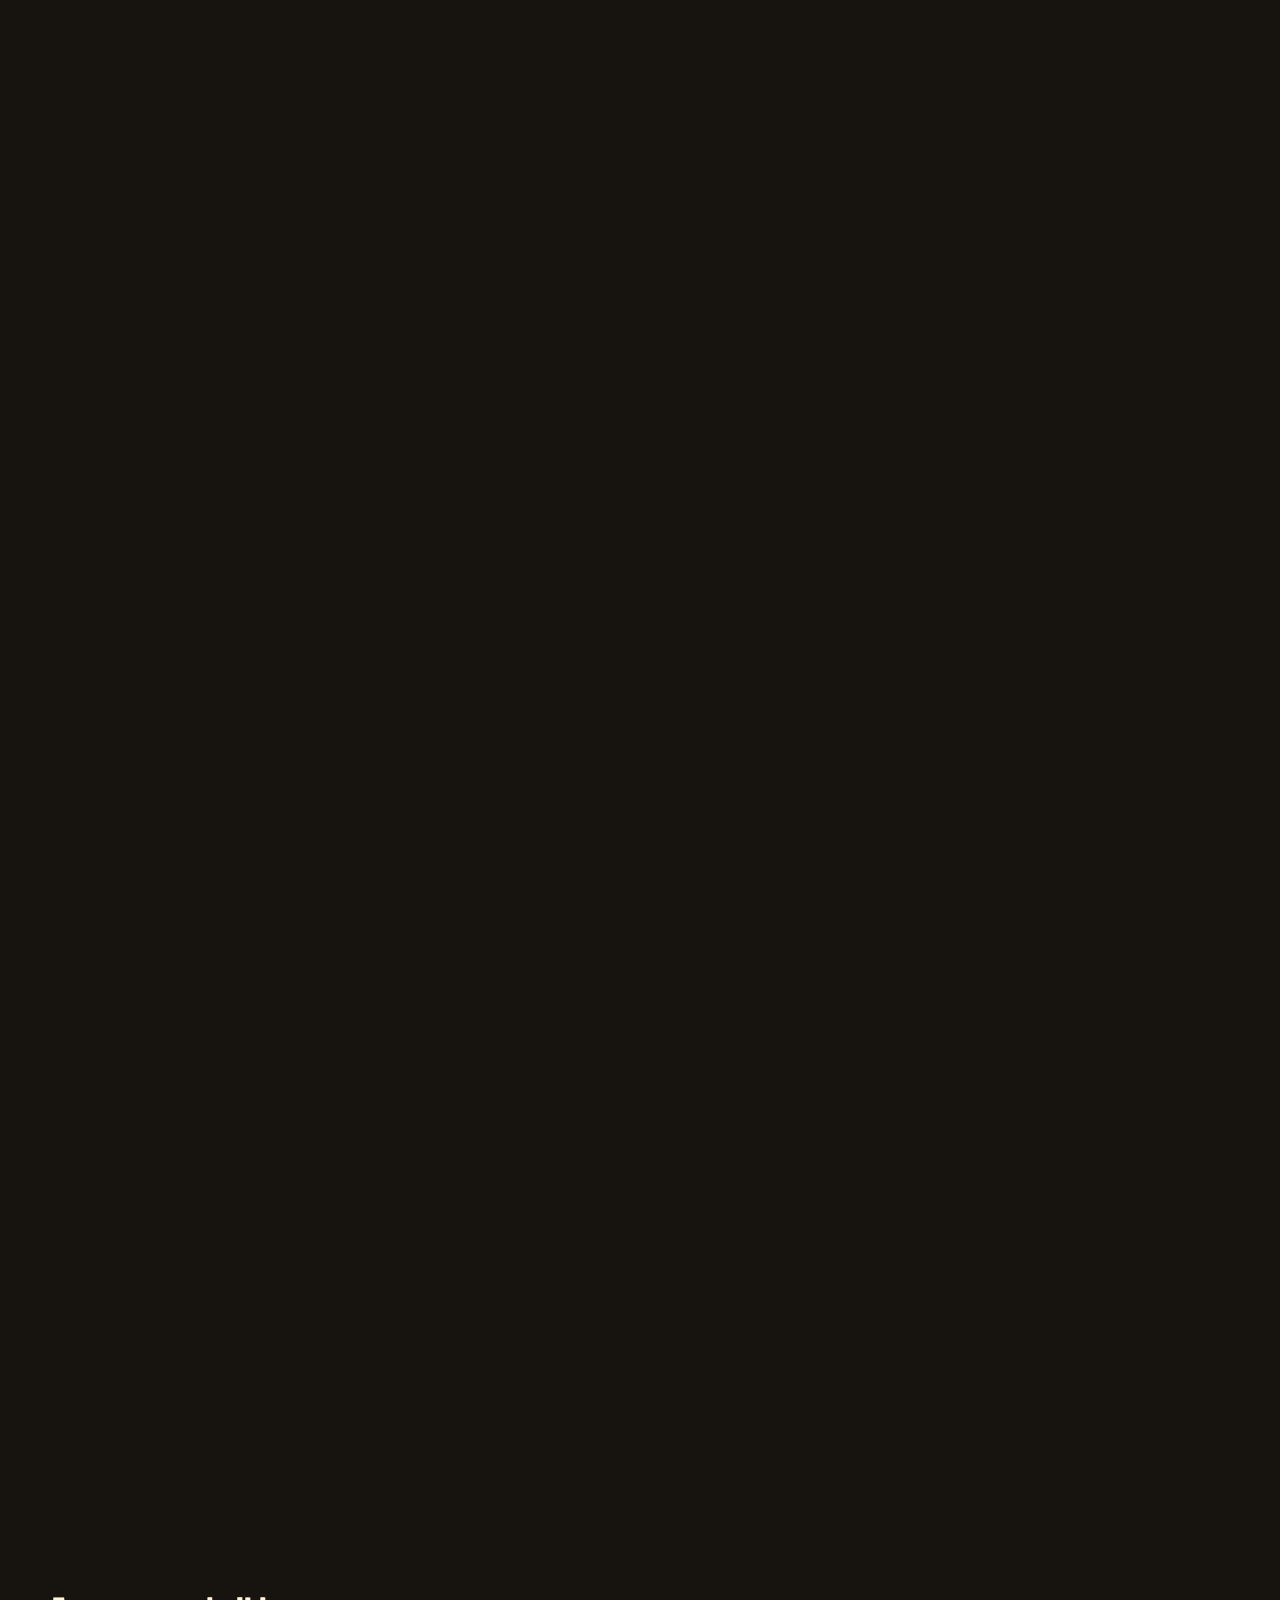
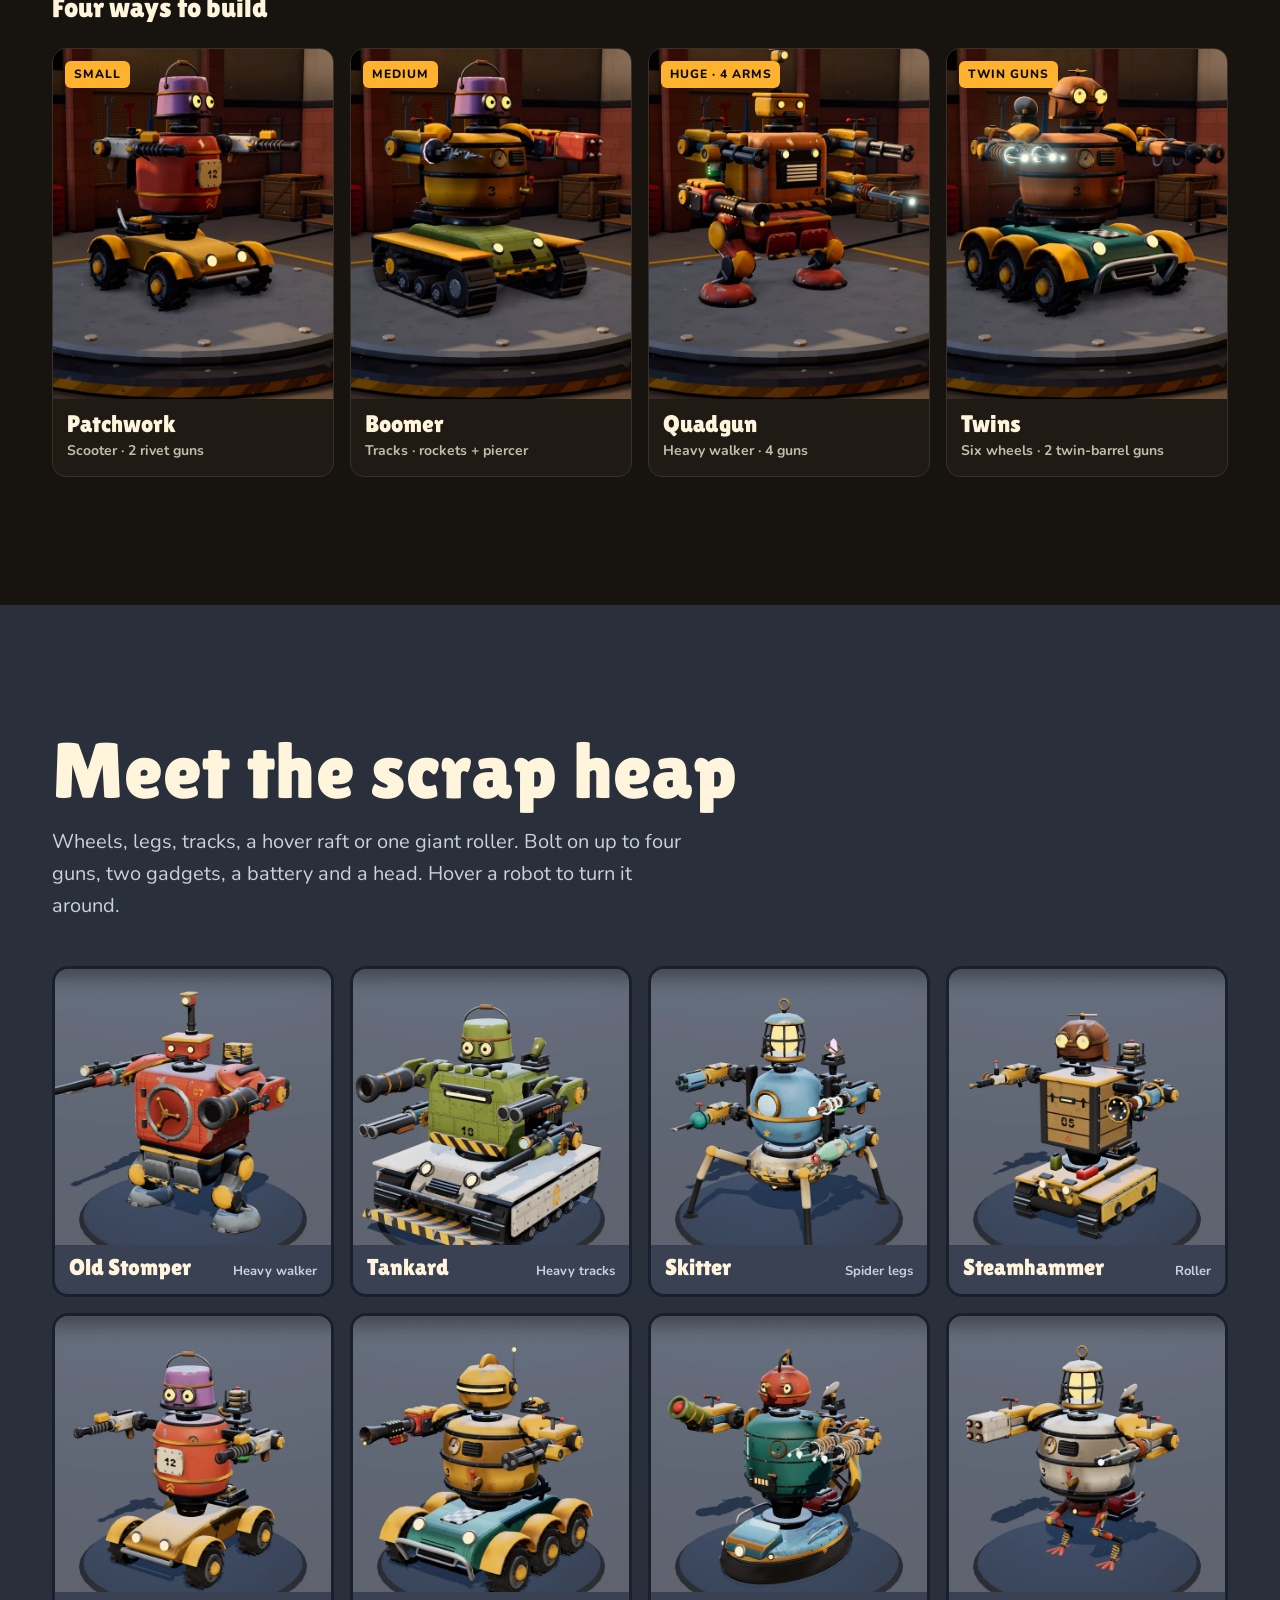
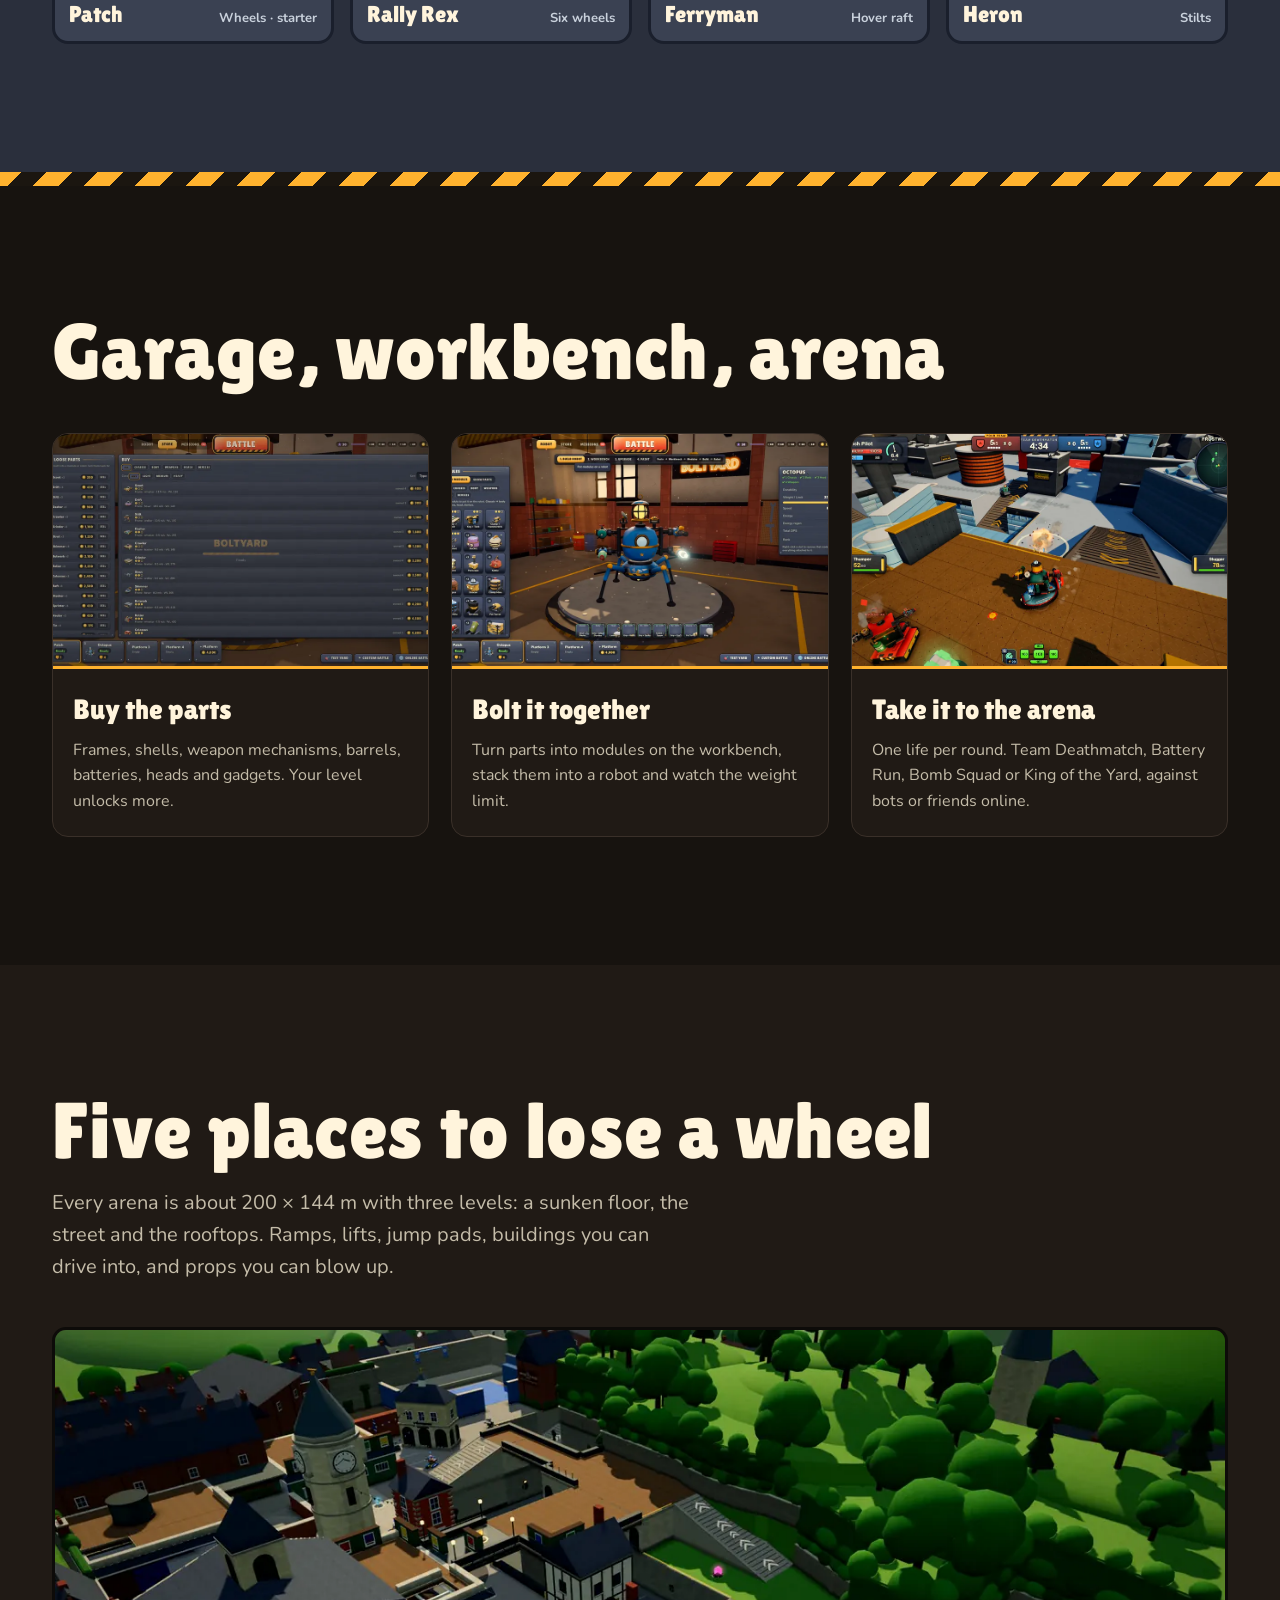
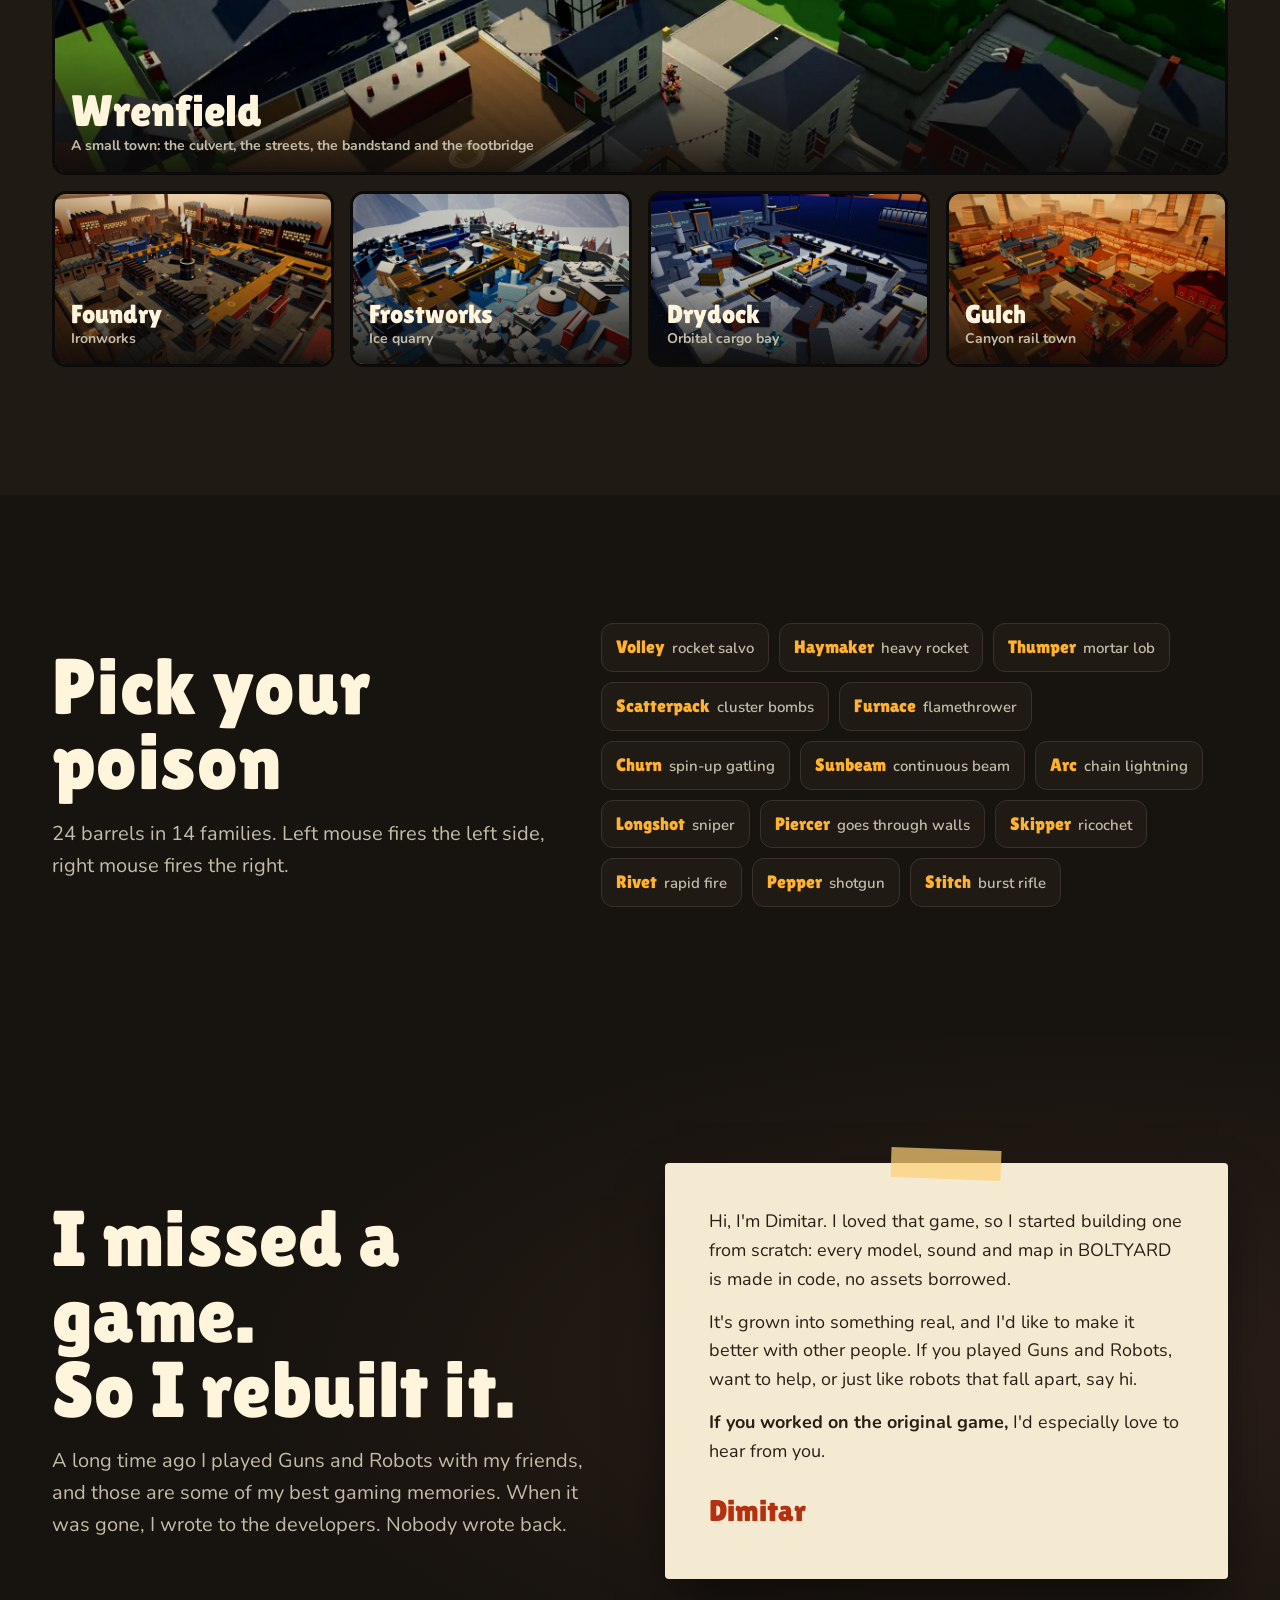
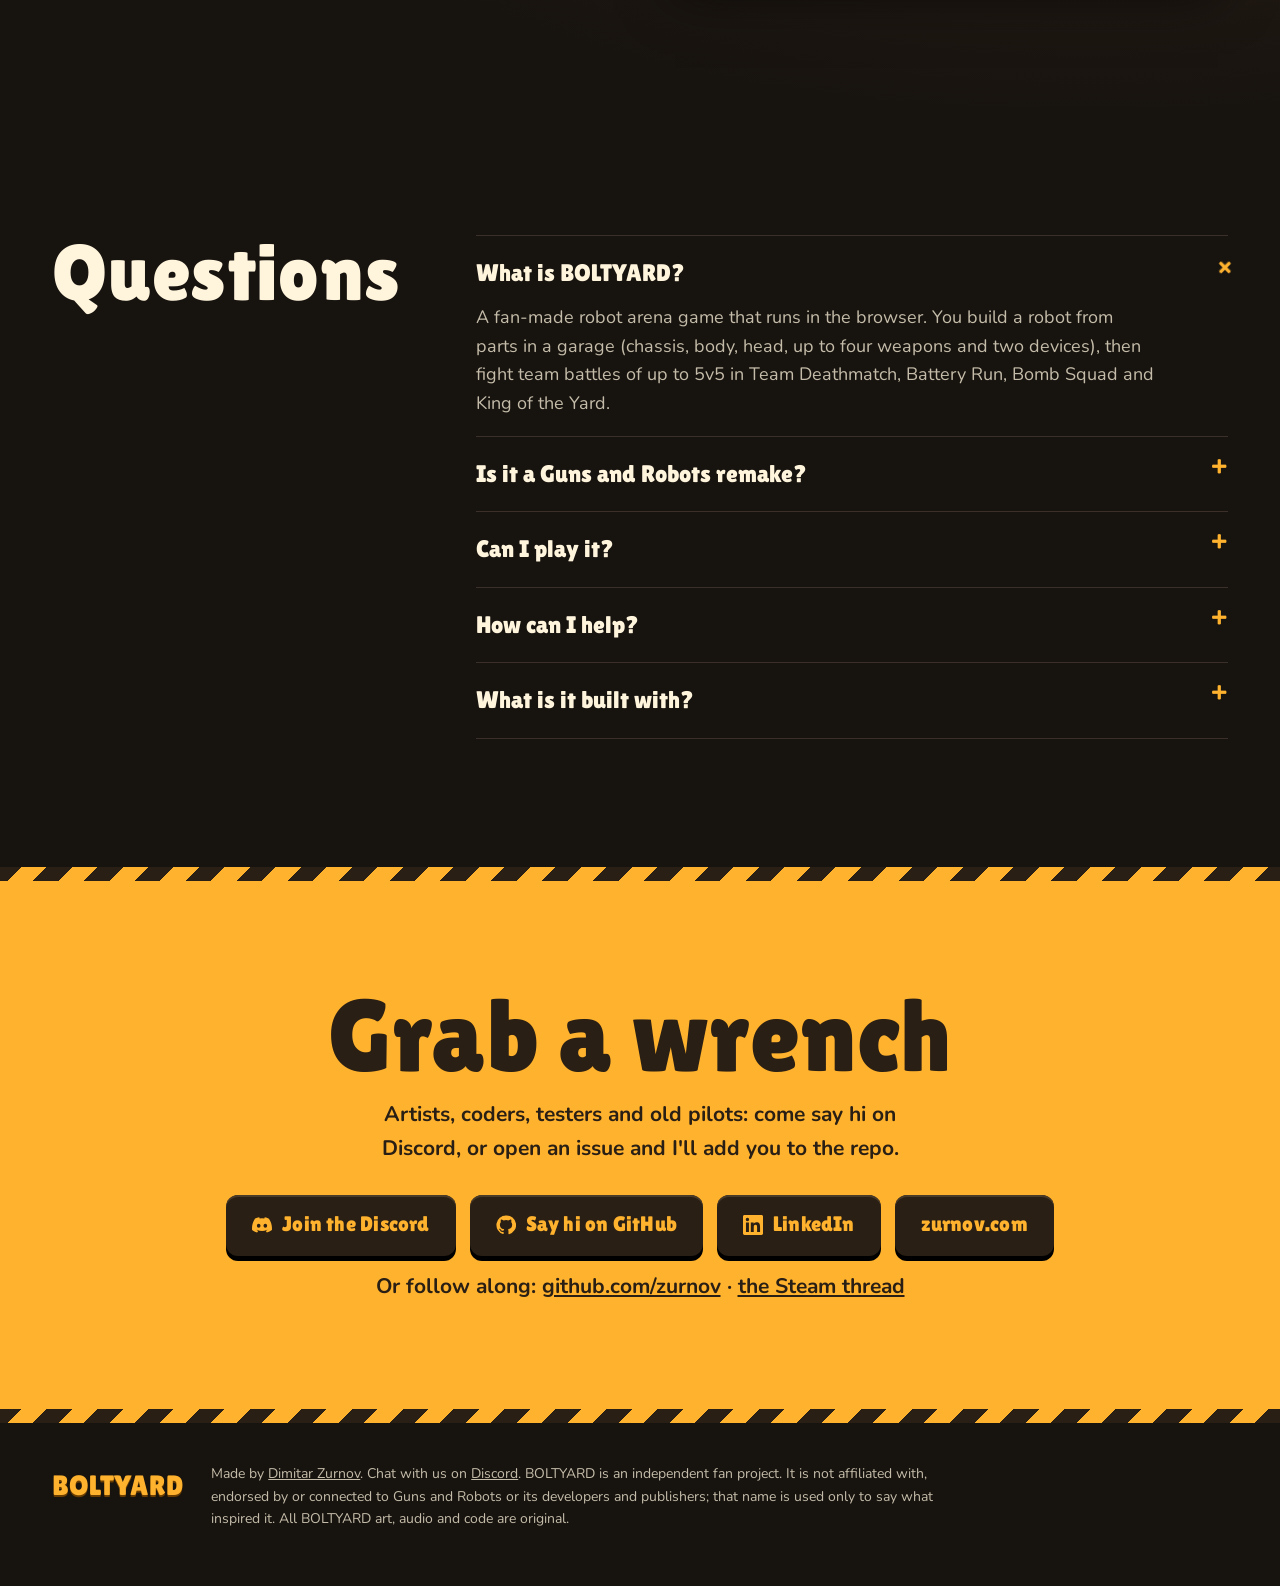
==== commit b187c0b3: "Logo link scrolls back to the top The #top anchor sat on the fixed nav, so the browser had nowhere t" ====
--- a/index.html
+++ b/index.html
@@ -98,10 +98,10 @@
 }
 </script>
 </head>
-<body>
+<body id="top">
 <a class="skip" href="#main">Skip to content</a>
 
-<header class="nav" id="top">
+<header class="nav">
   <a class="logo" href="#top" aria-label="BOLTYARD home">BOLTYARD</a>
   <nav aria-label="Sections">
     <a href="#watch">Watch</a>
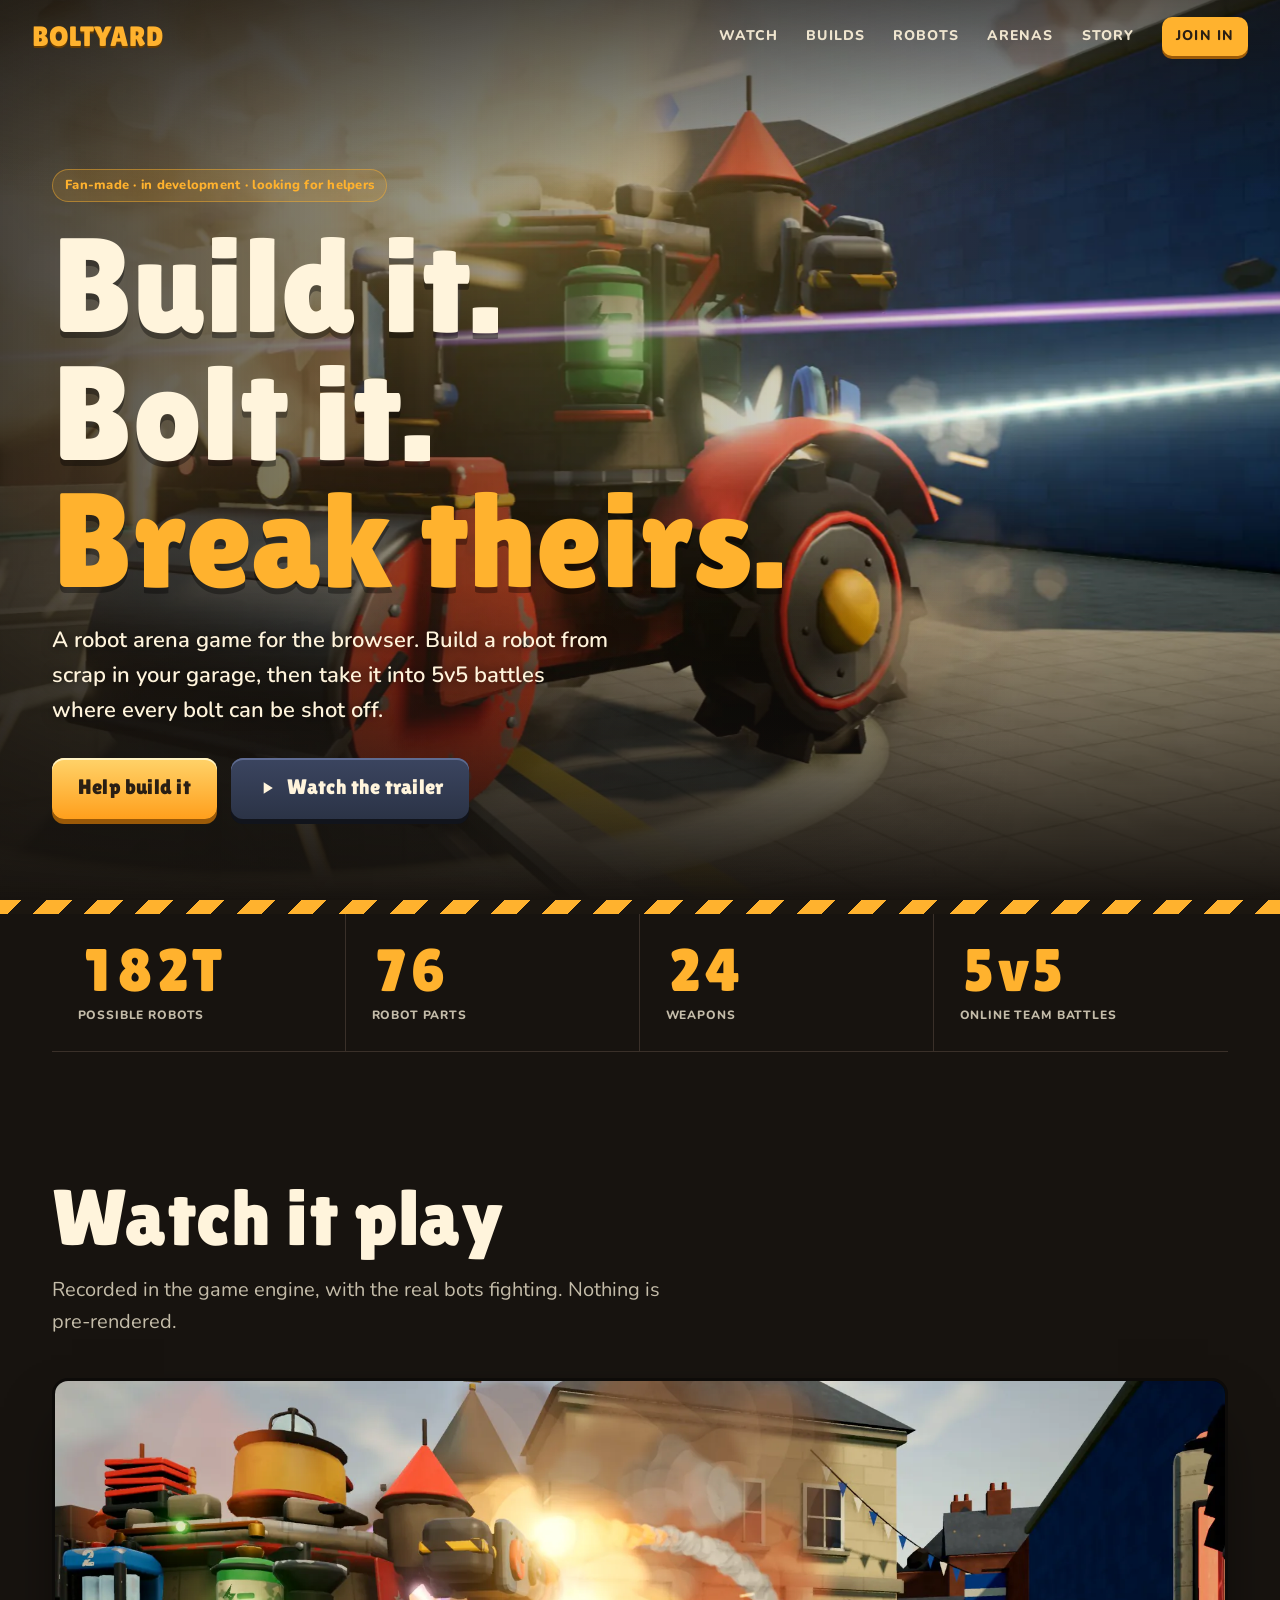
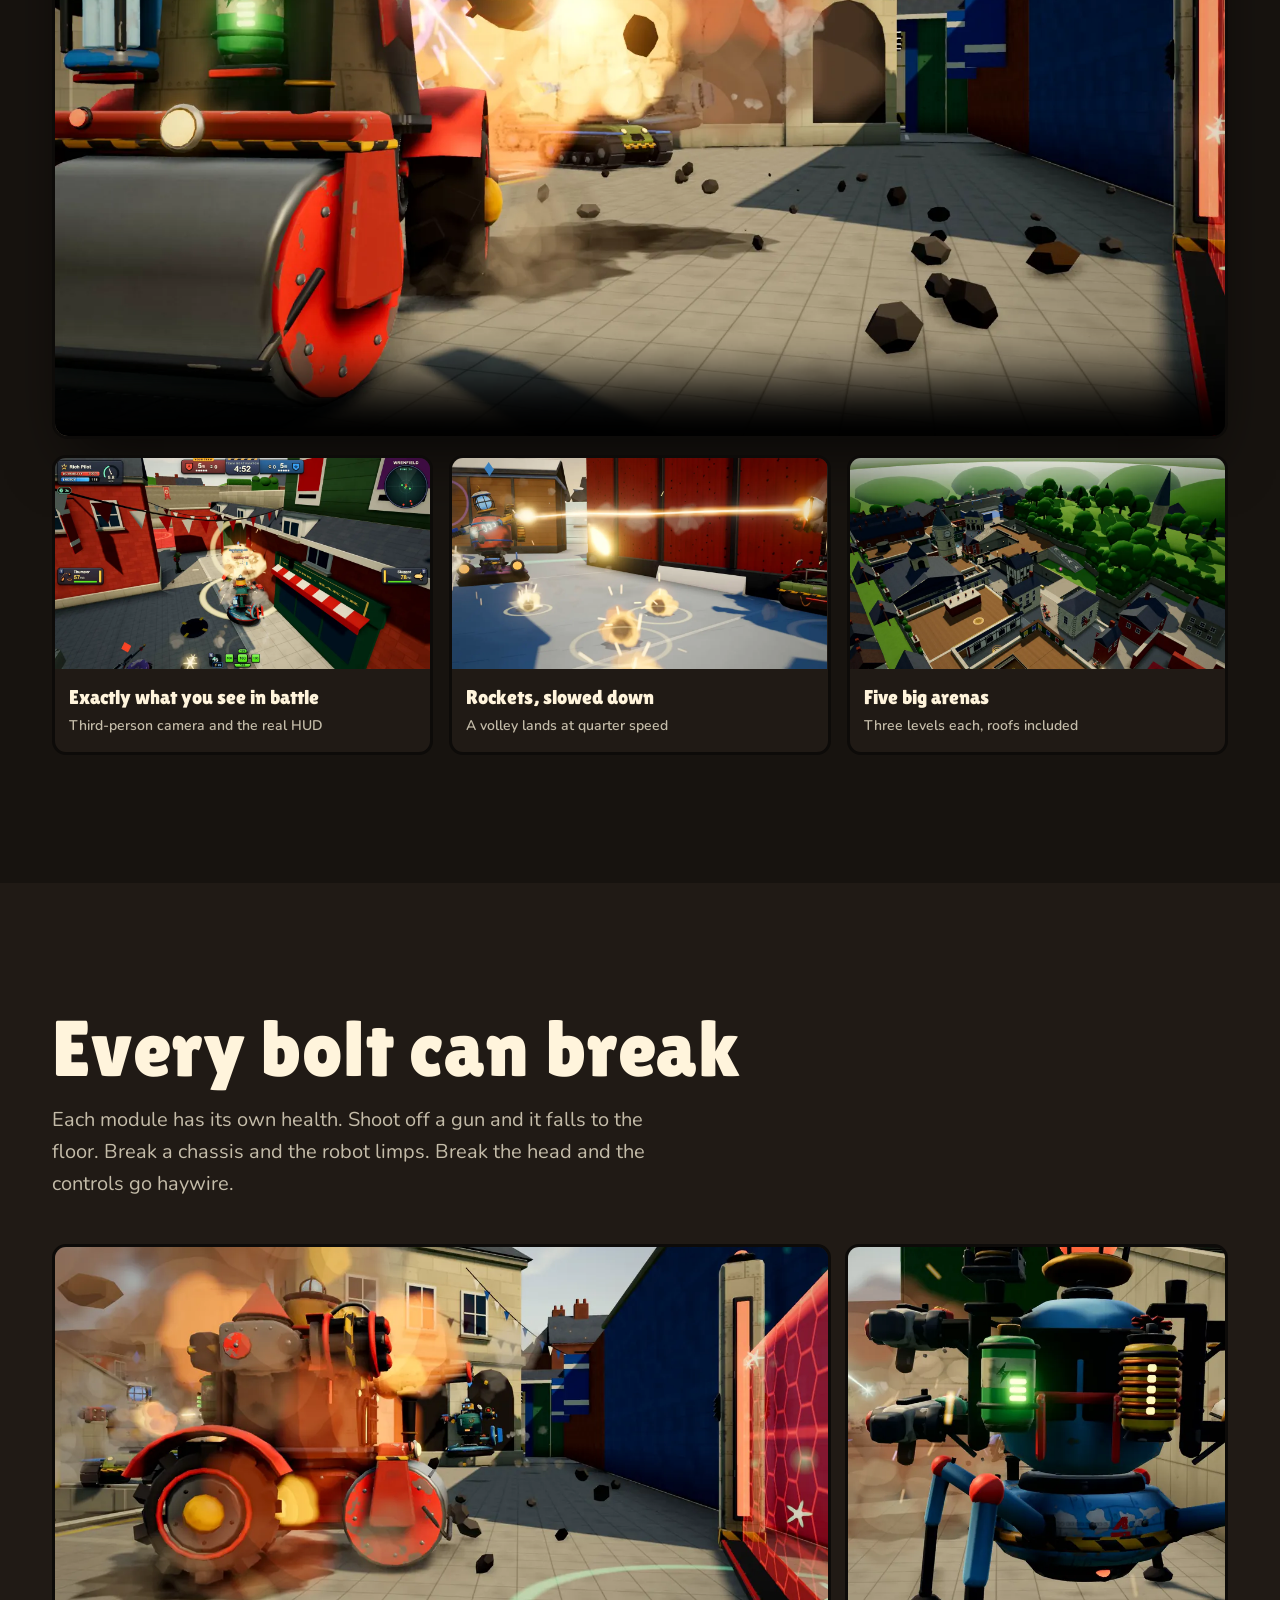
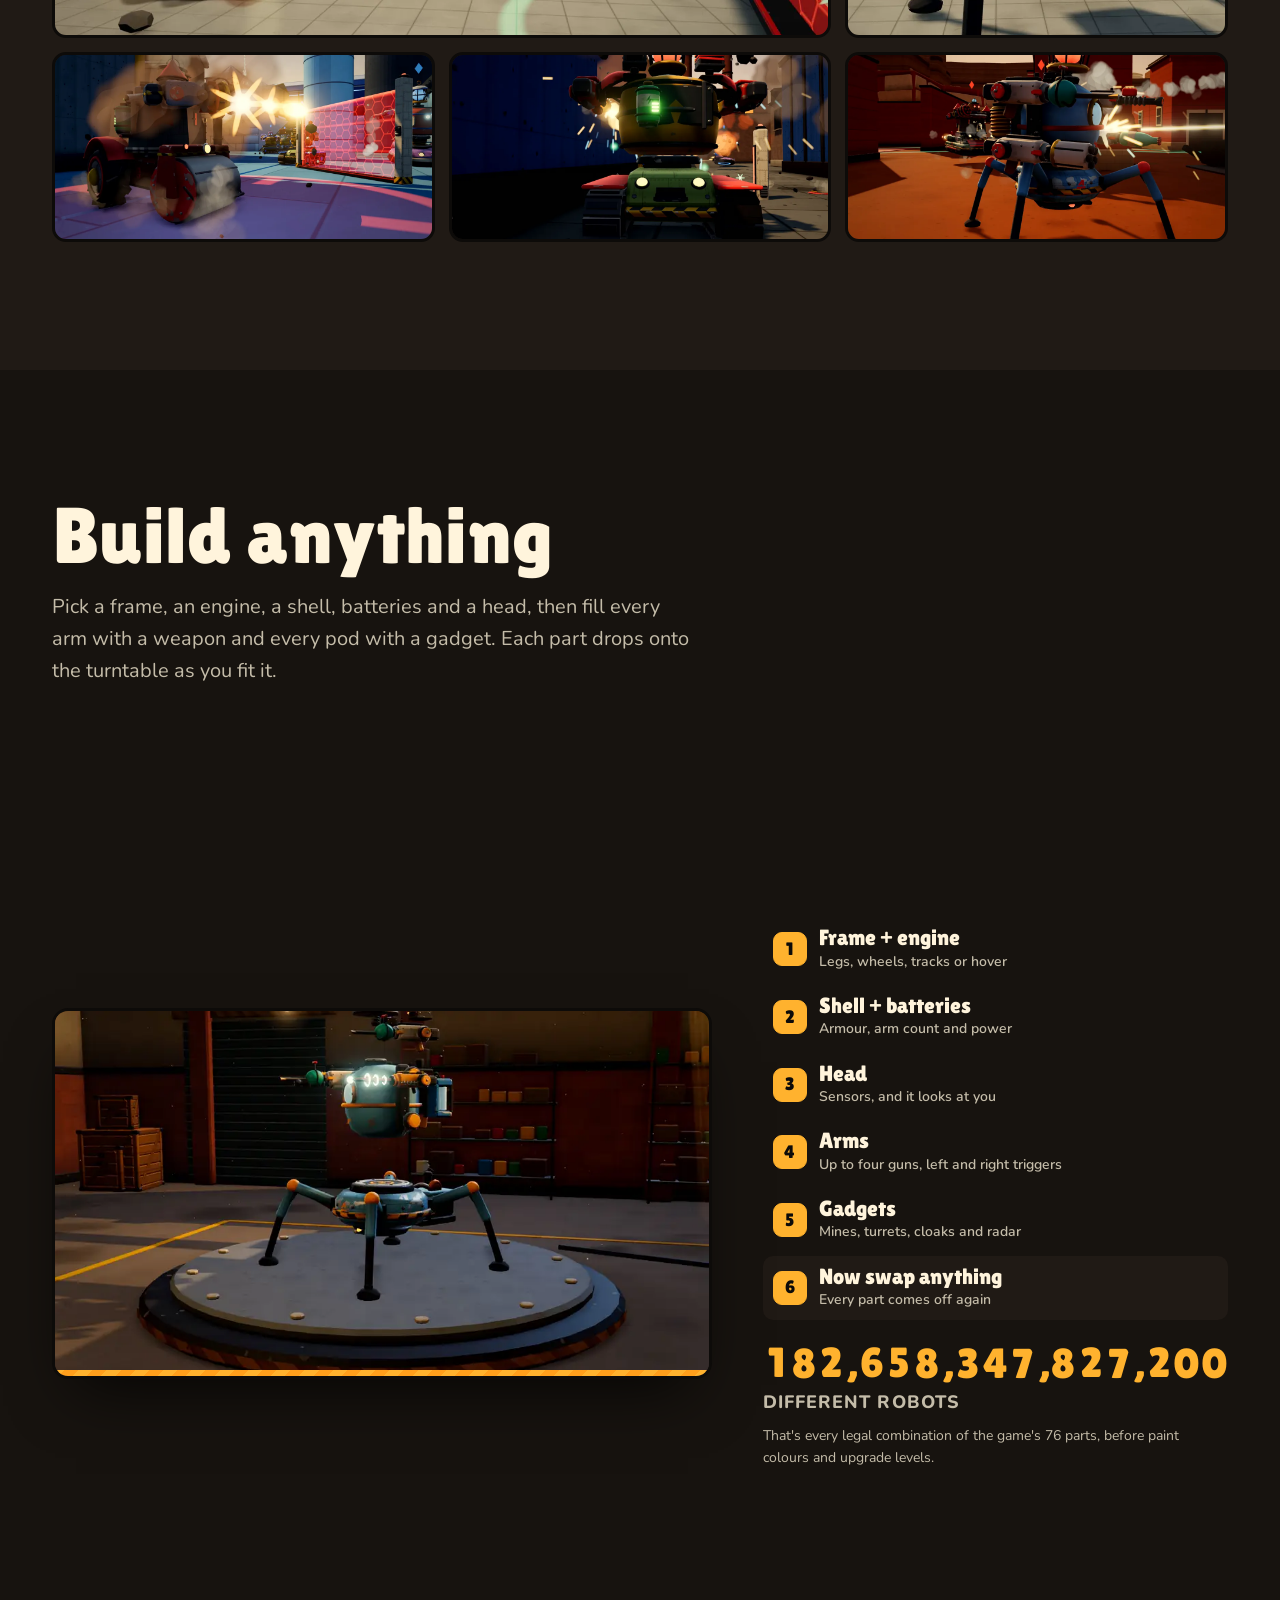
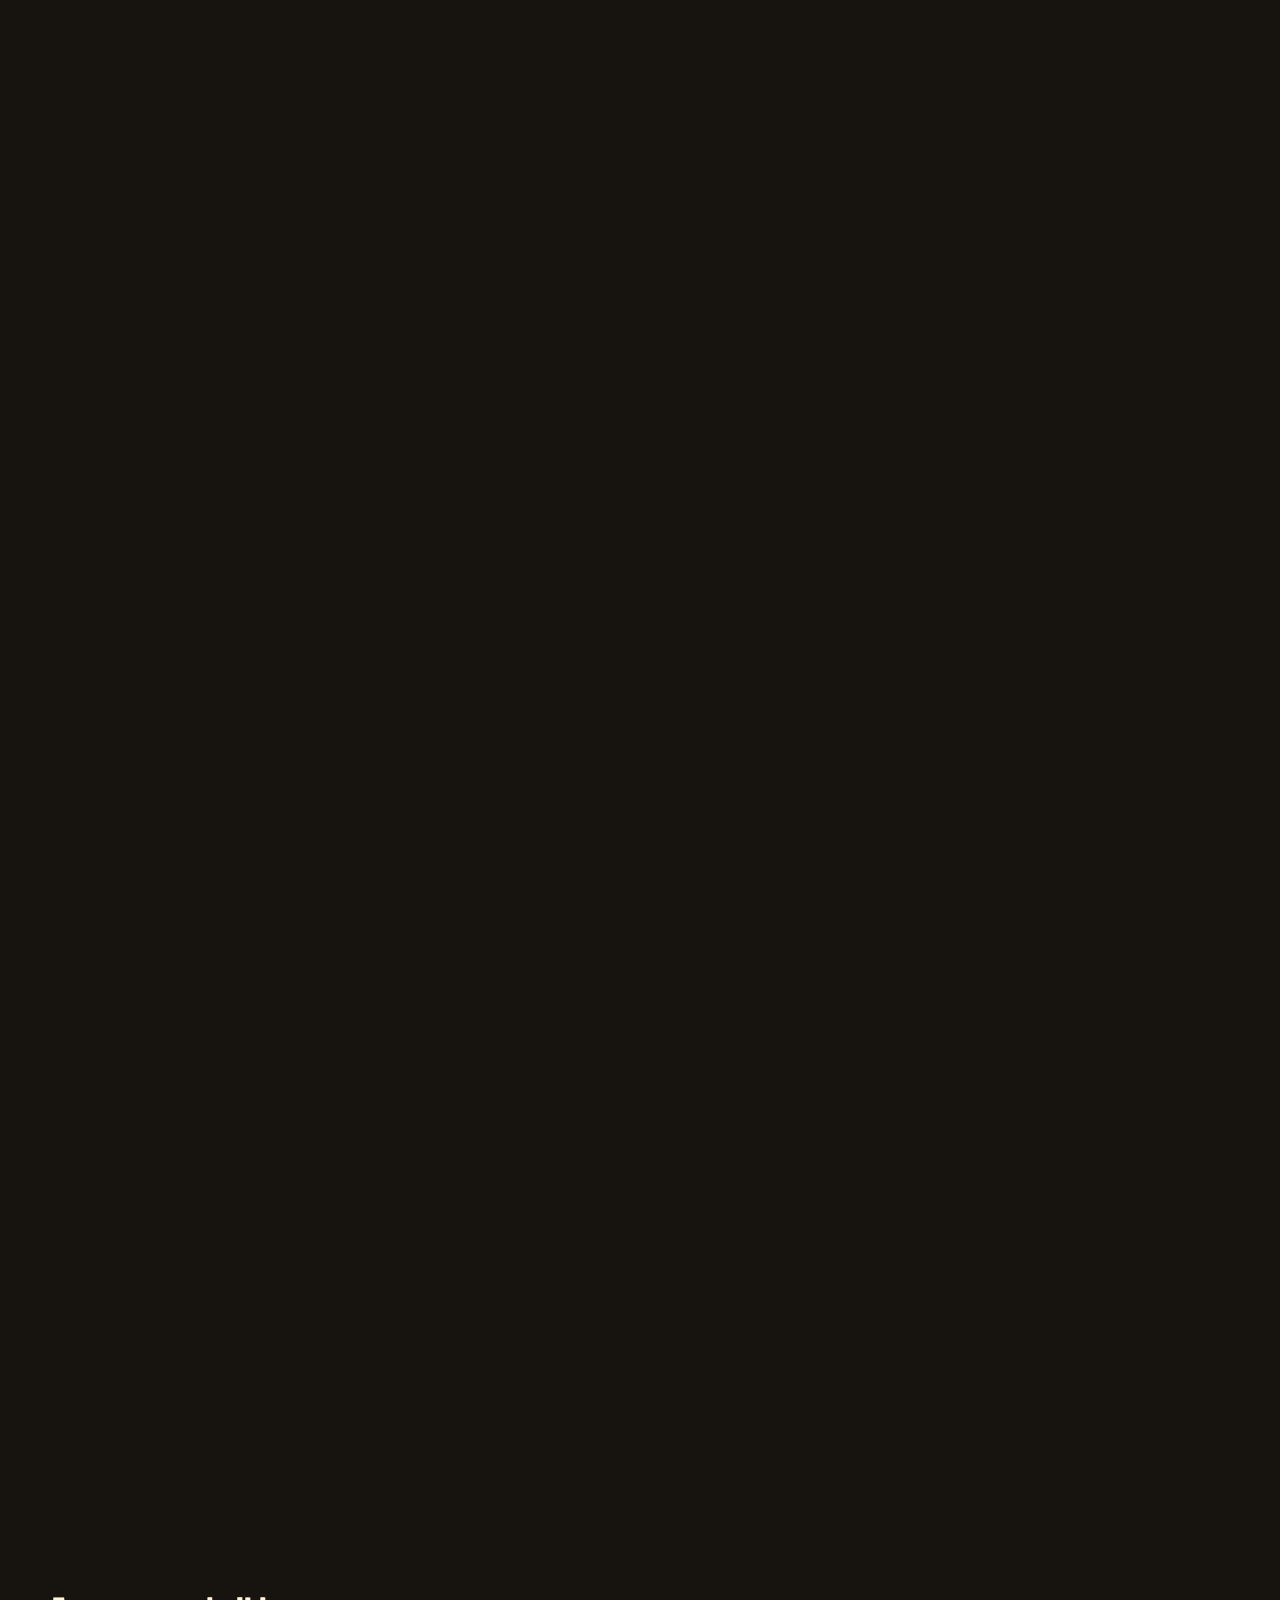
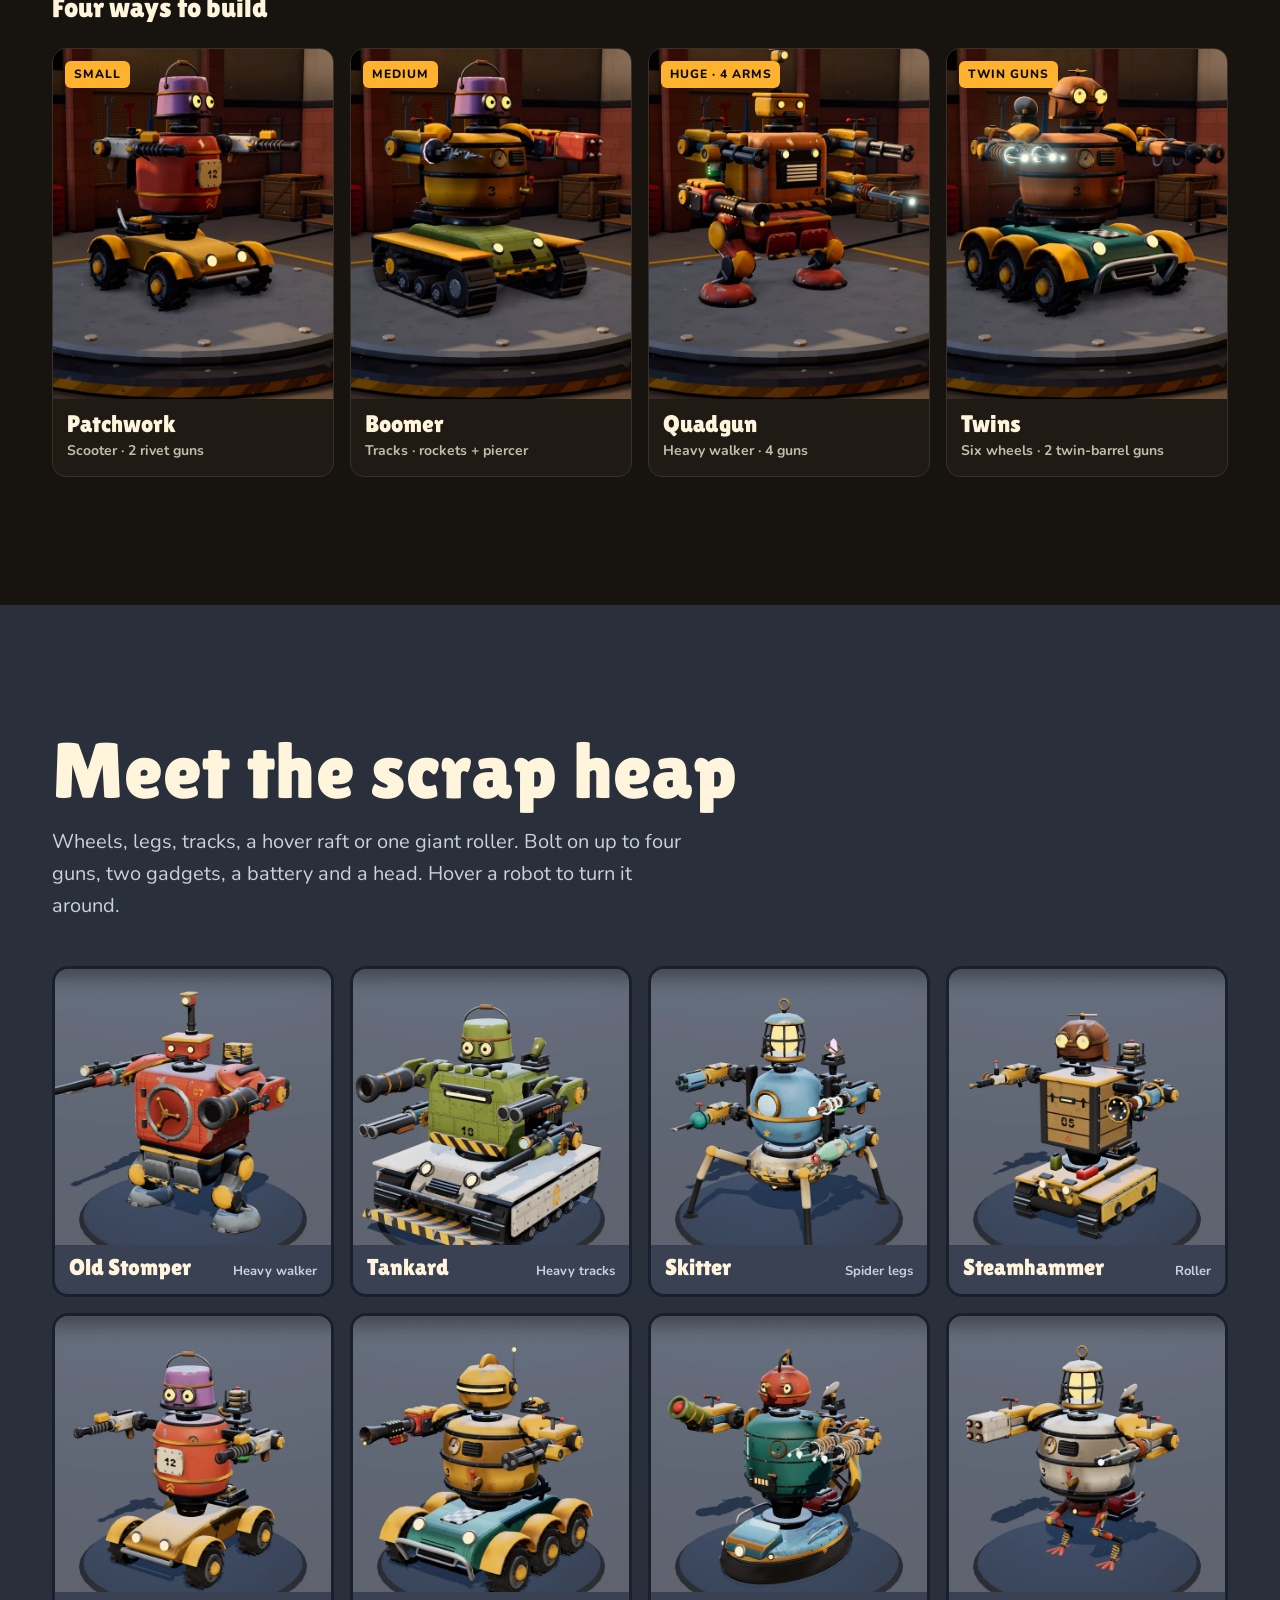
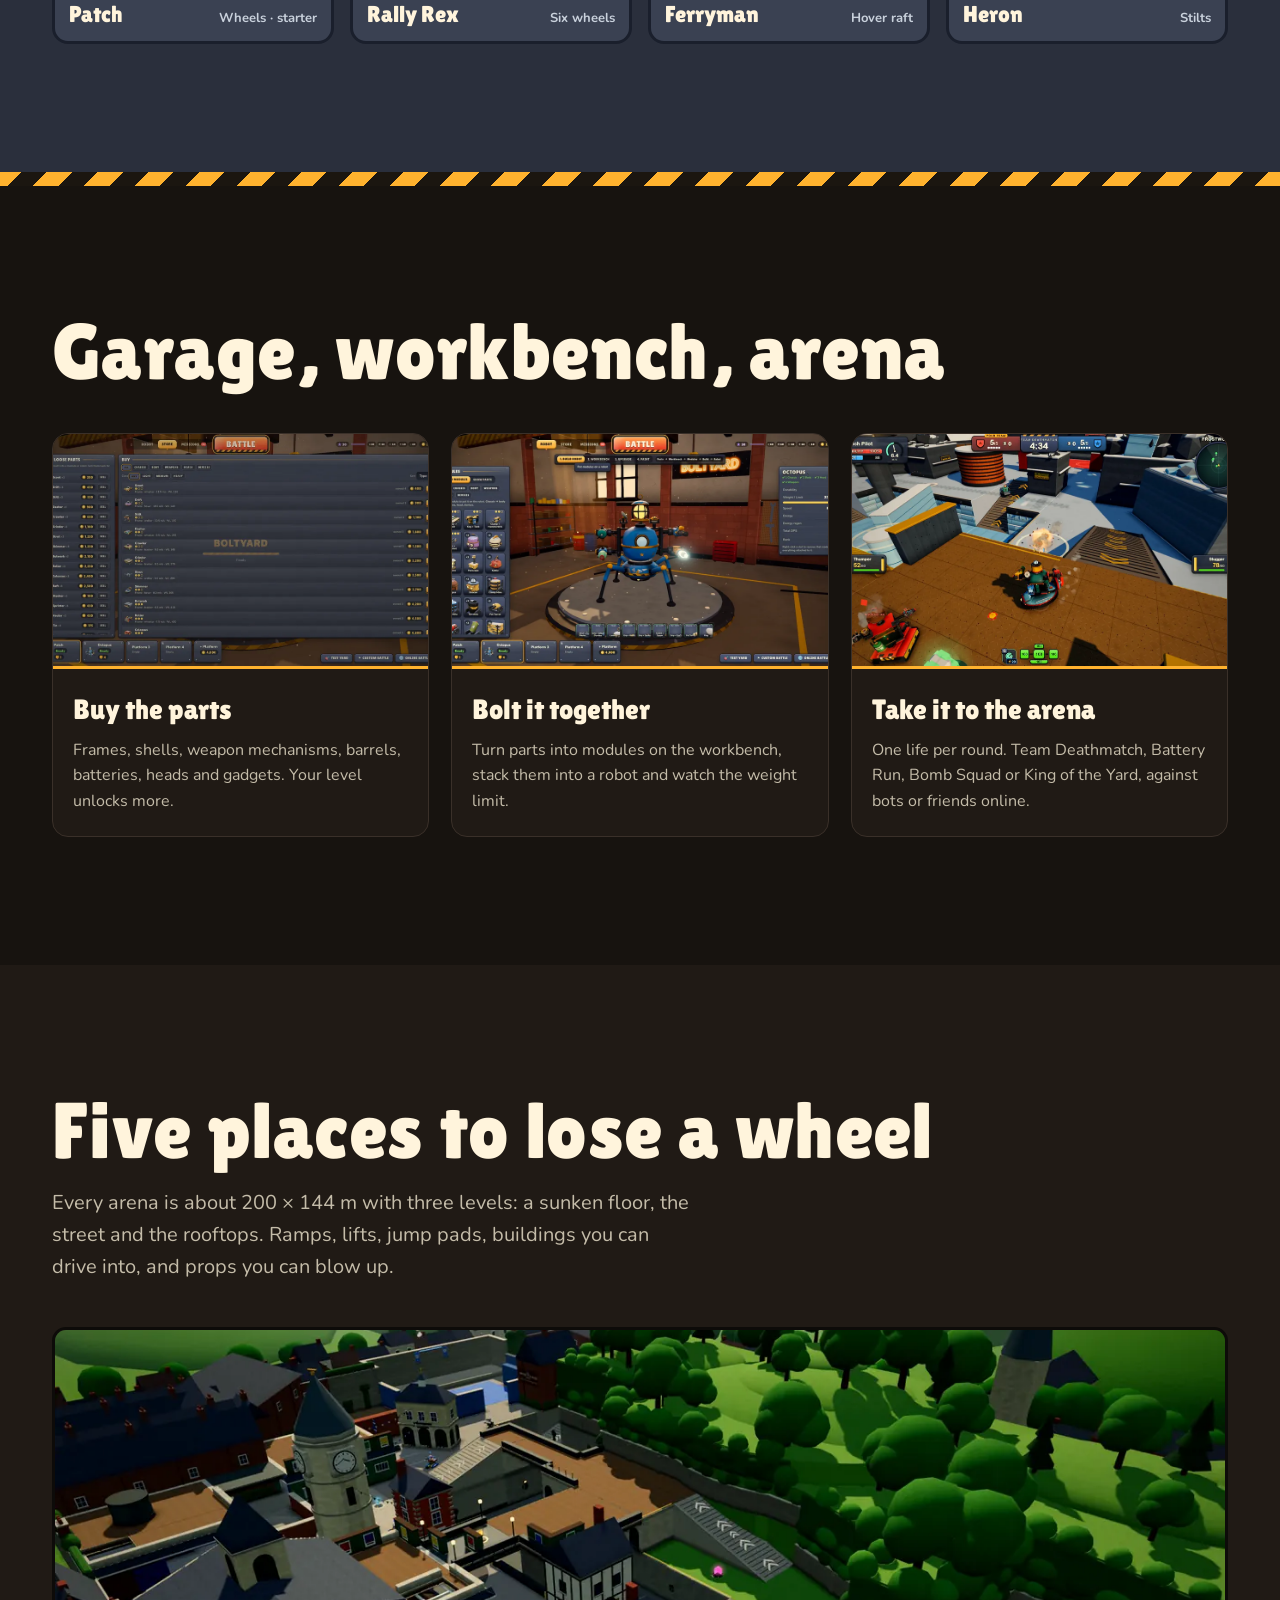
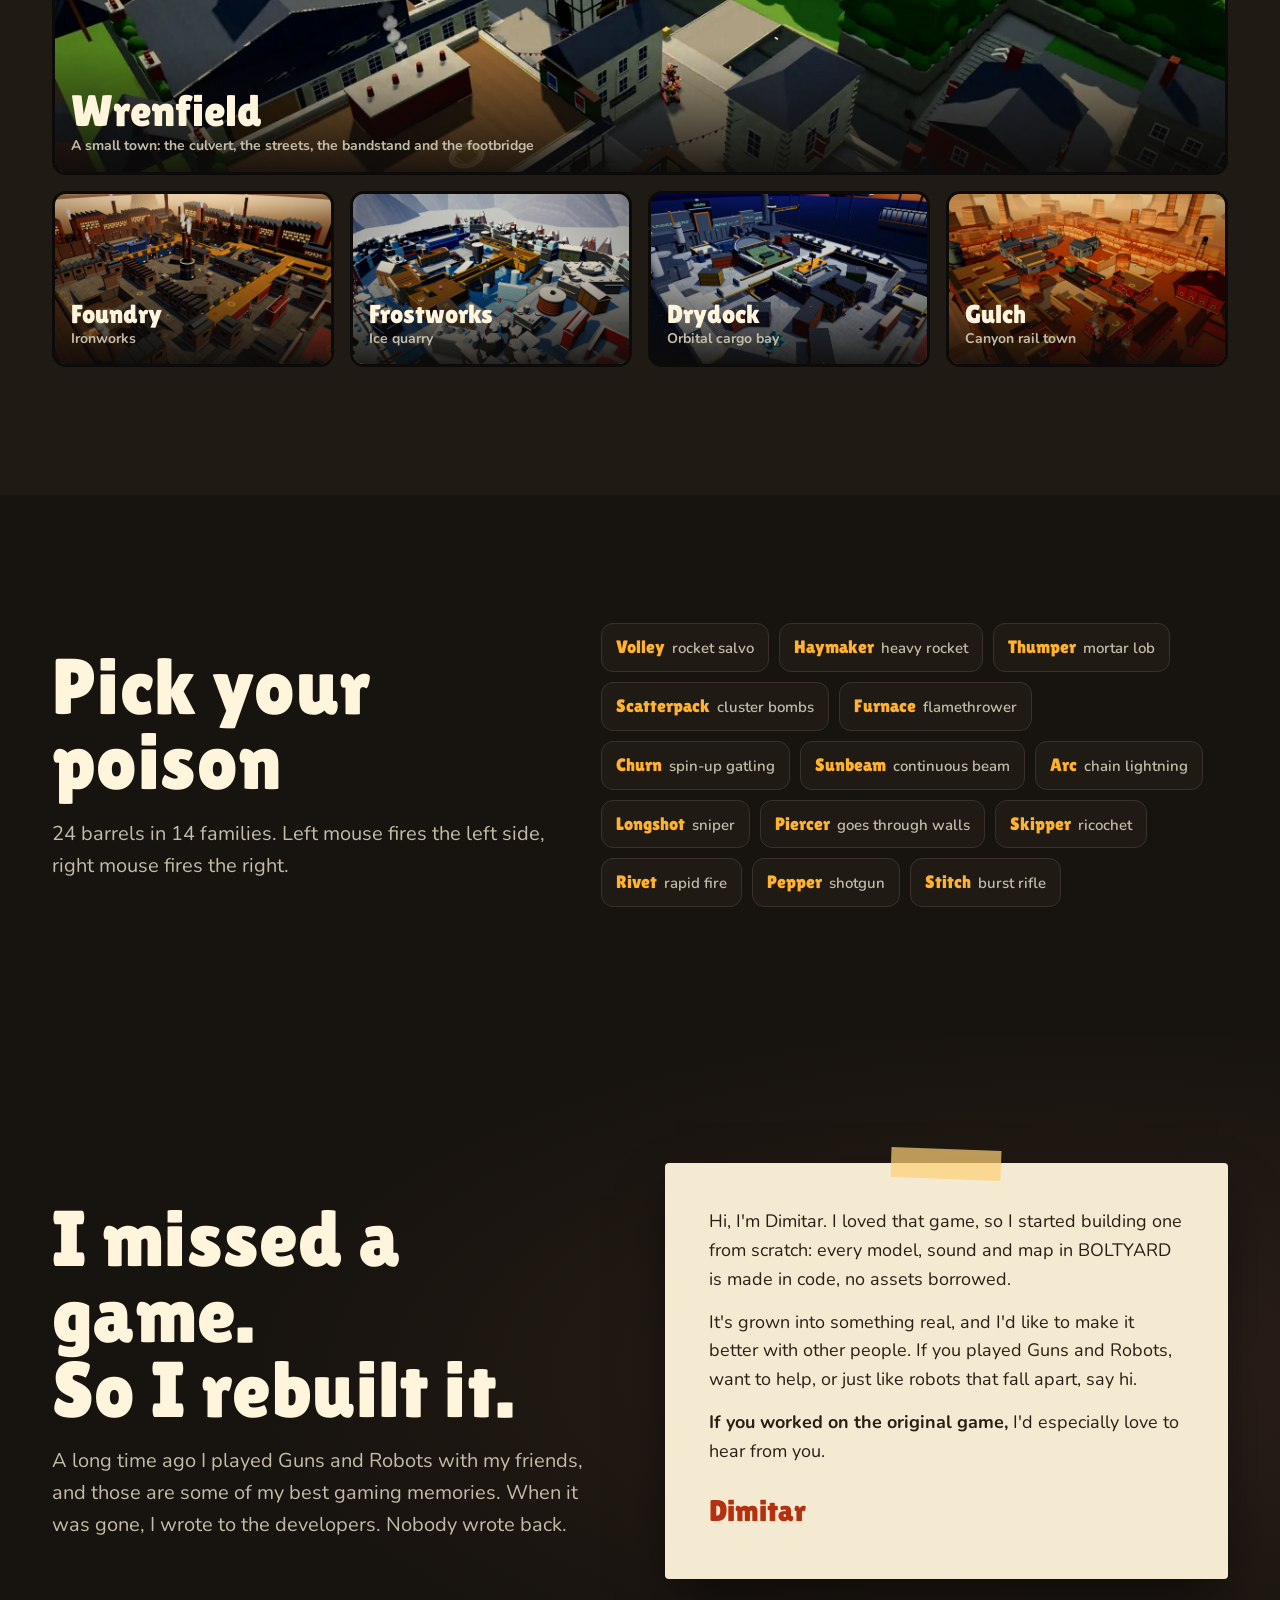
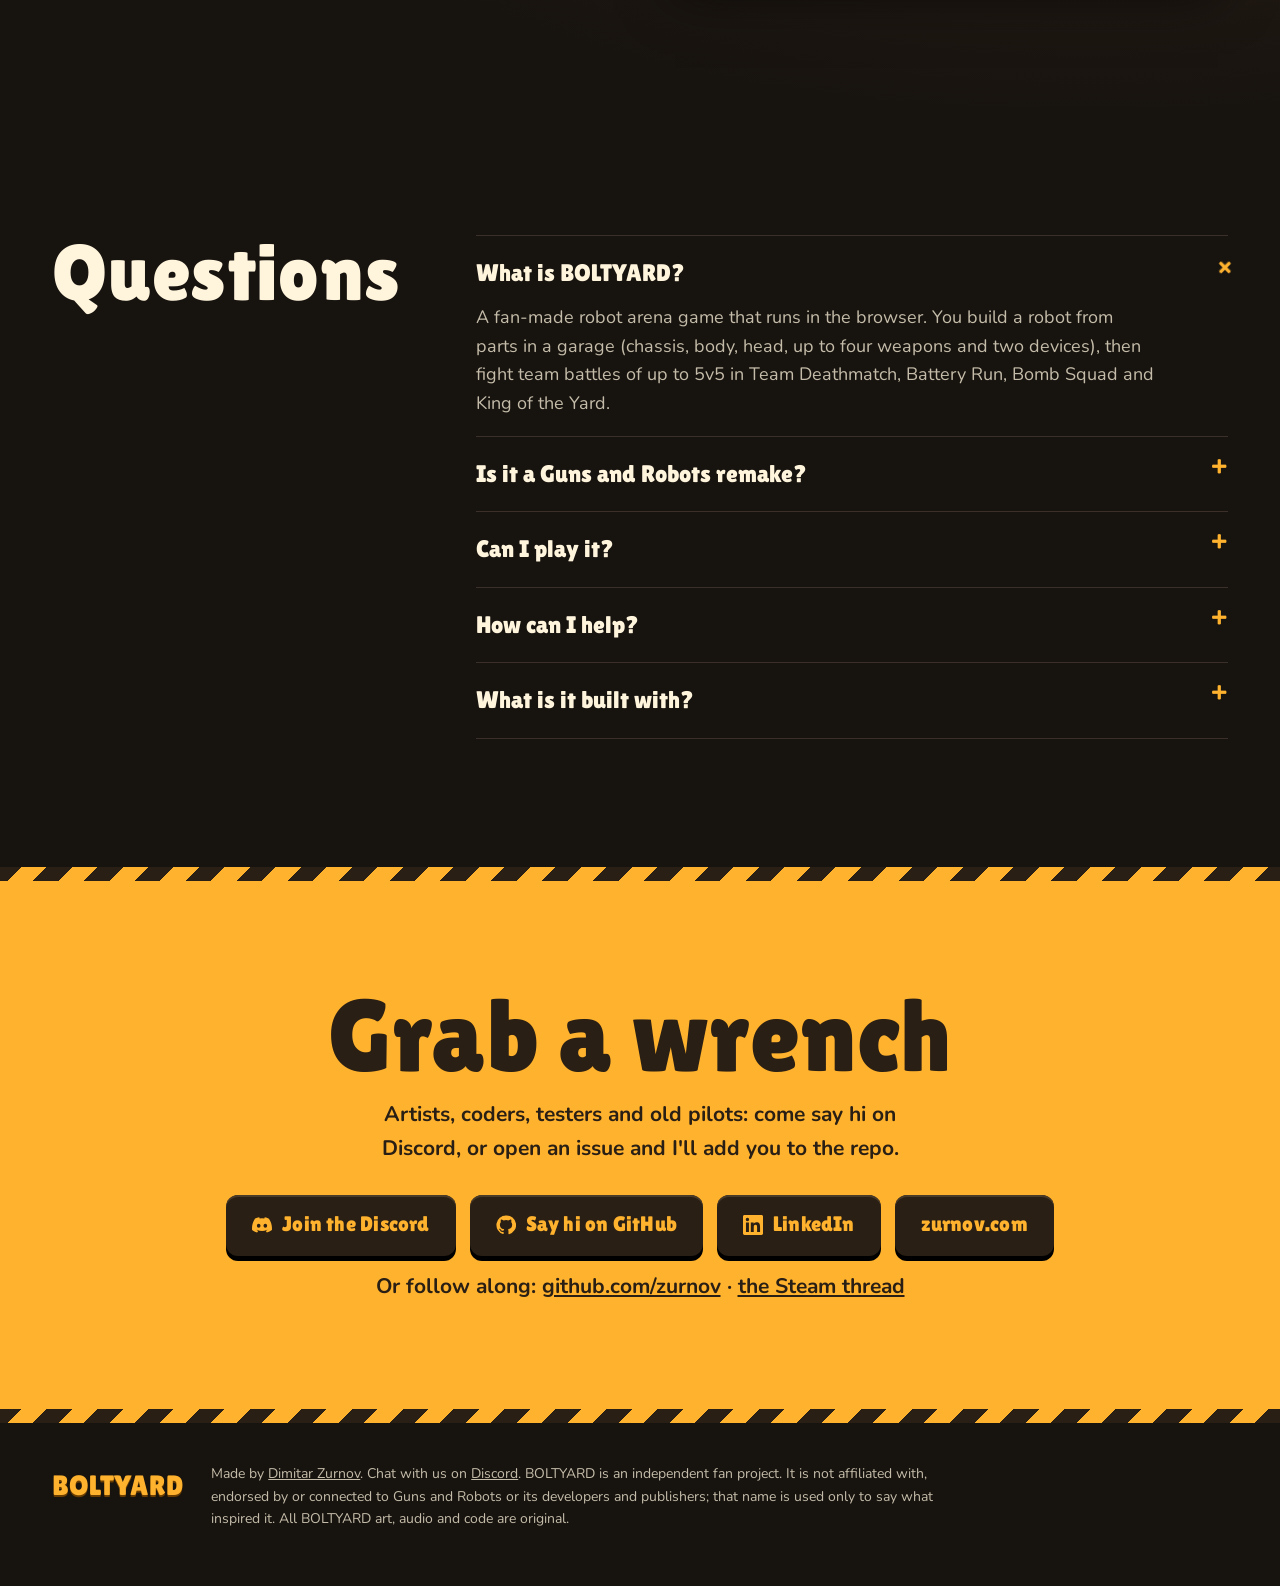
==== commit abe7900c: "Trailer with sound, cut to the beat - New 52 s trailer: every cut on a 128.6 bpm grid (one beat = 14" ====
--- a/index.html
+++ b/index.html
@@ -81,7 +81,7 @@
       "thumbnailUrl": "https://zurnov.github.io/boltyard/assets/img/og.jpg",
       "contentUrl": "https://zurnov.github.io/boltyard/assets/video/trailer.mp4",
       "uploadDate": "2026-11-13",
-      "duration": "PT51S"
+      "duration": "PT52S"
     },
     {
       "@type": "FAQPage",
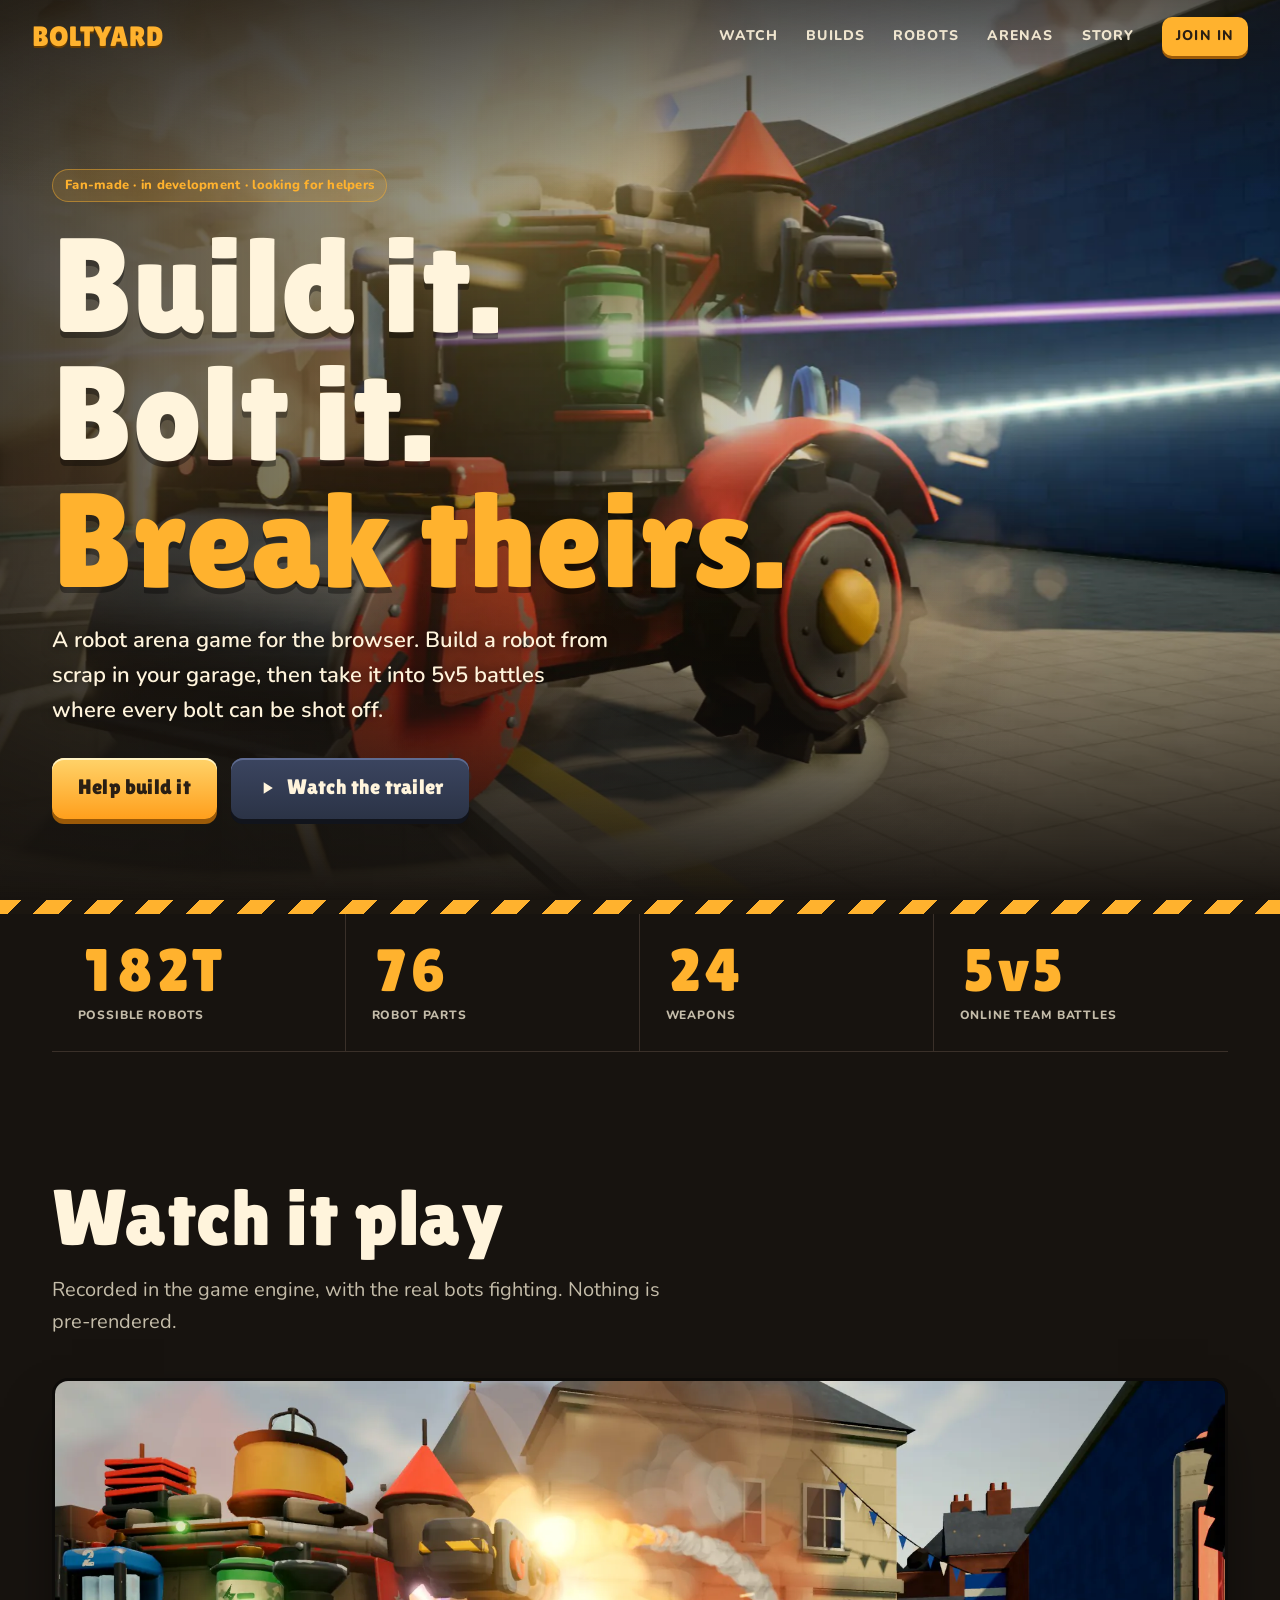
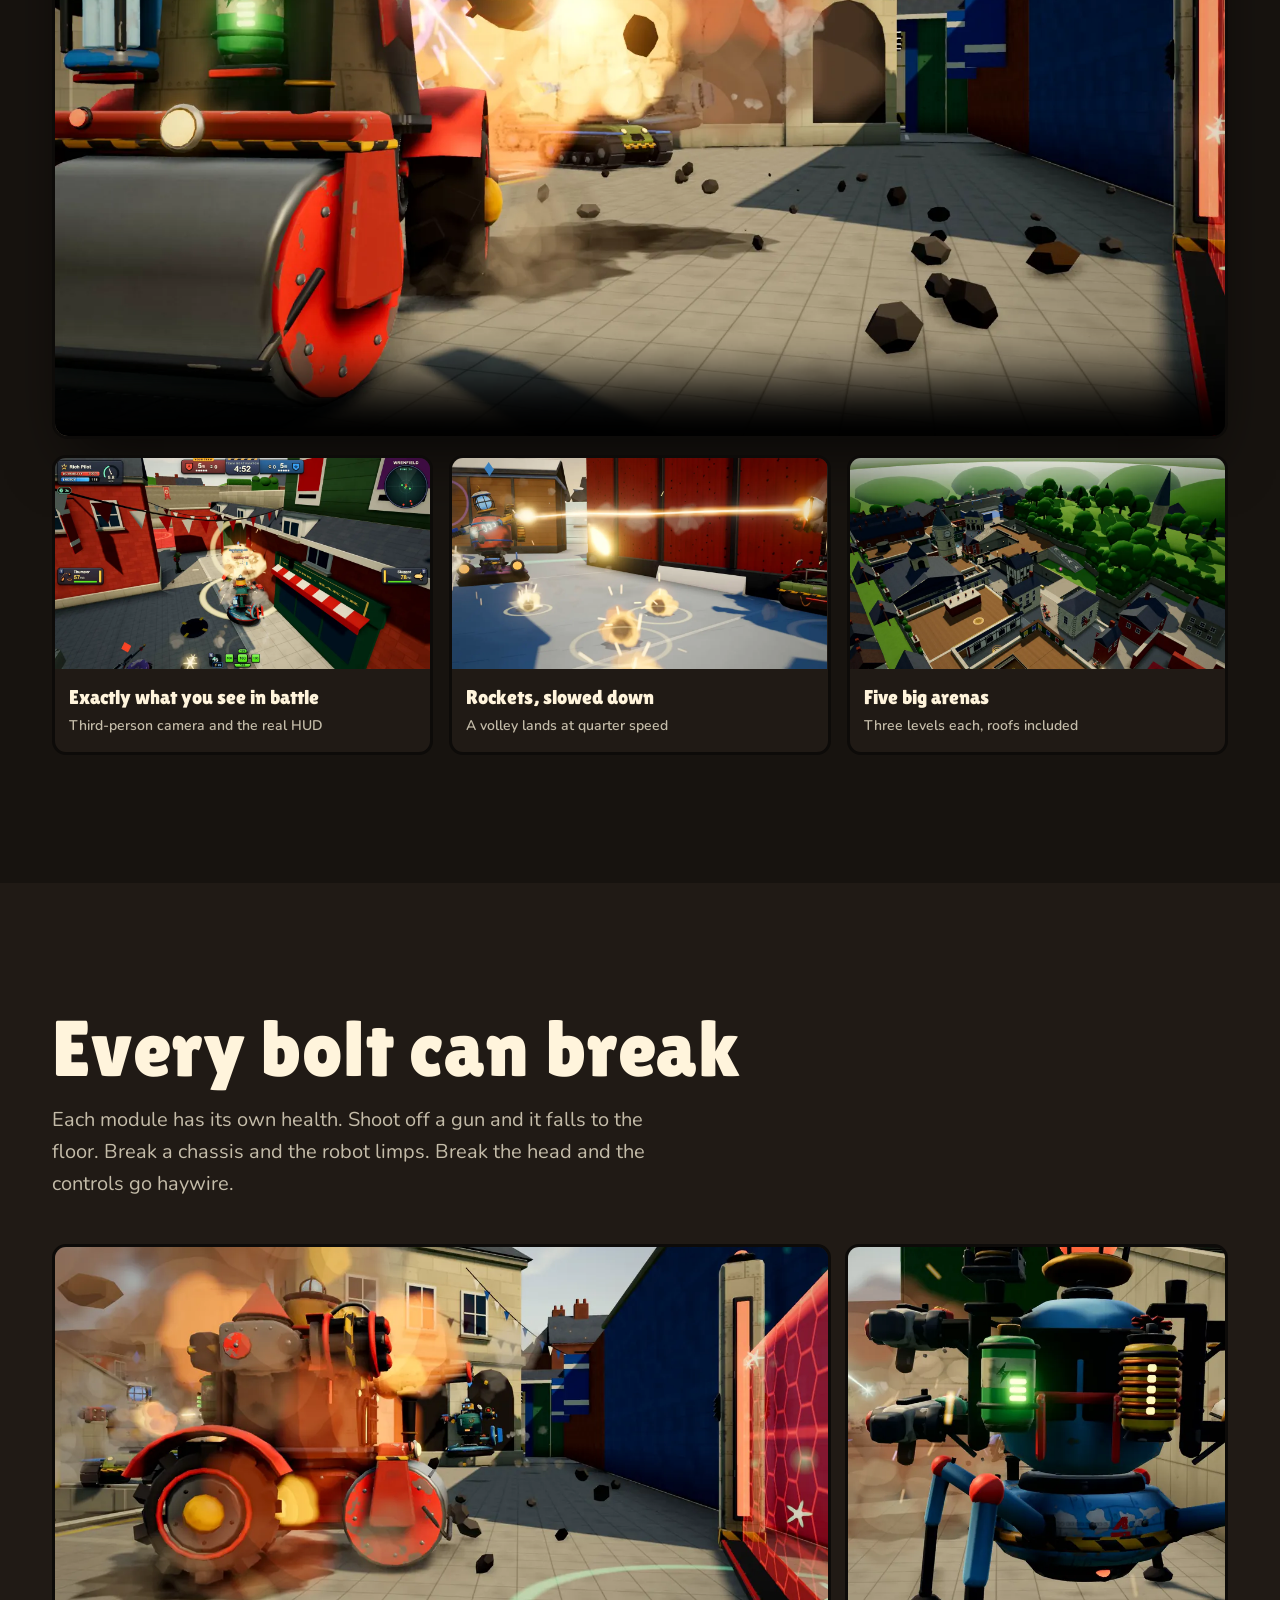
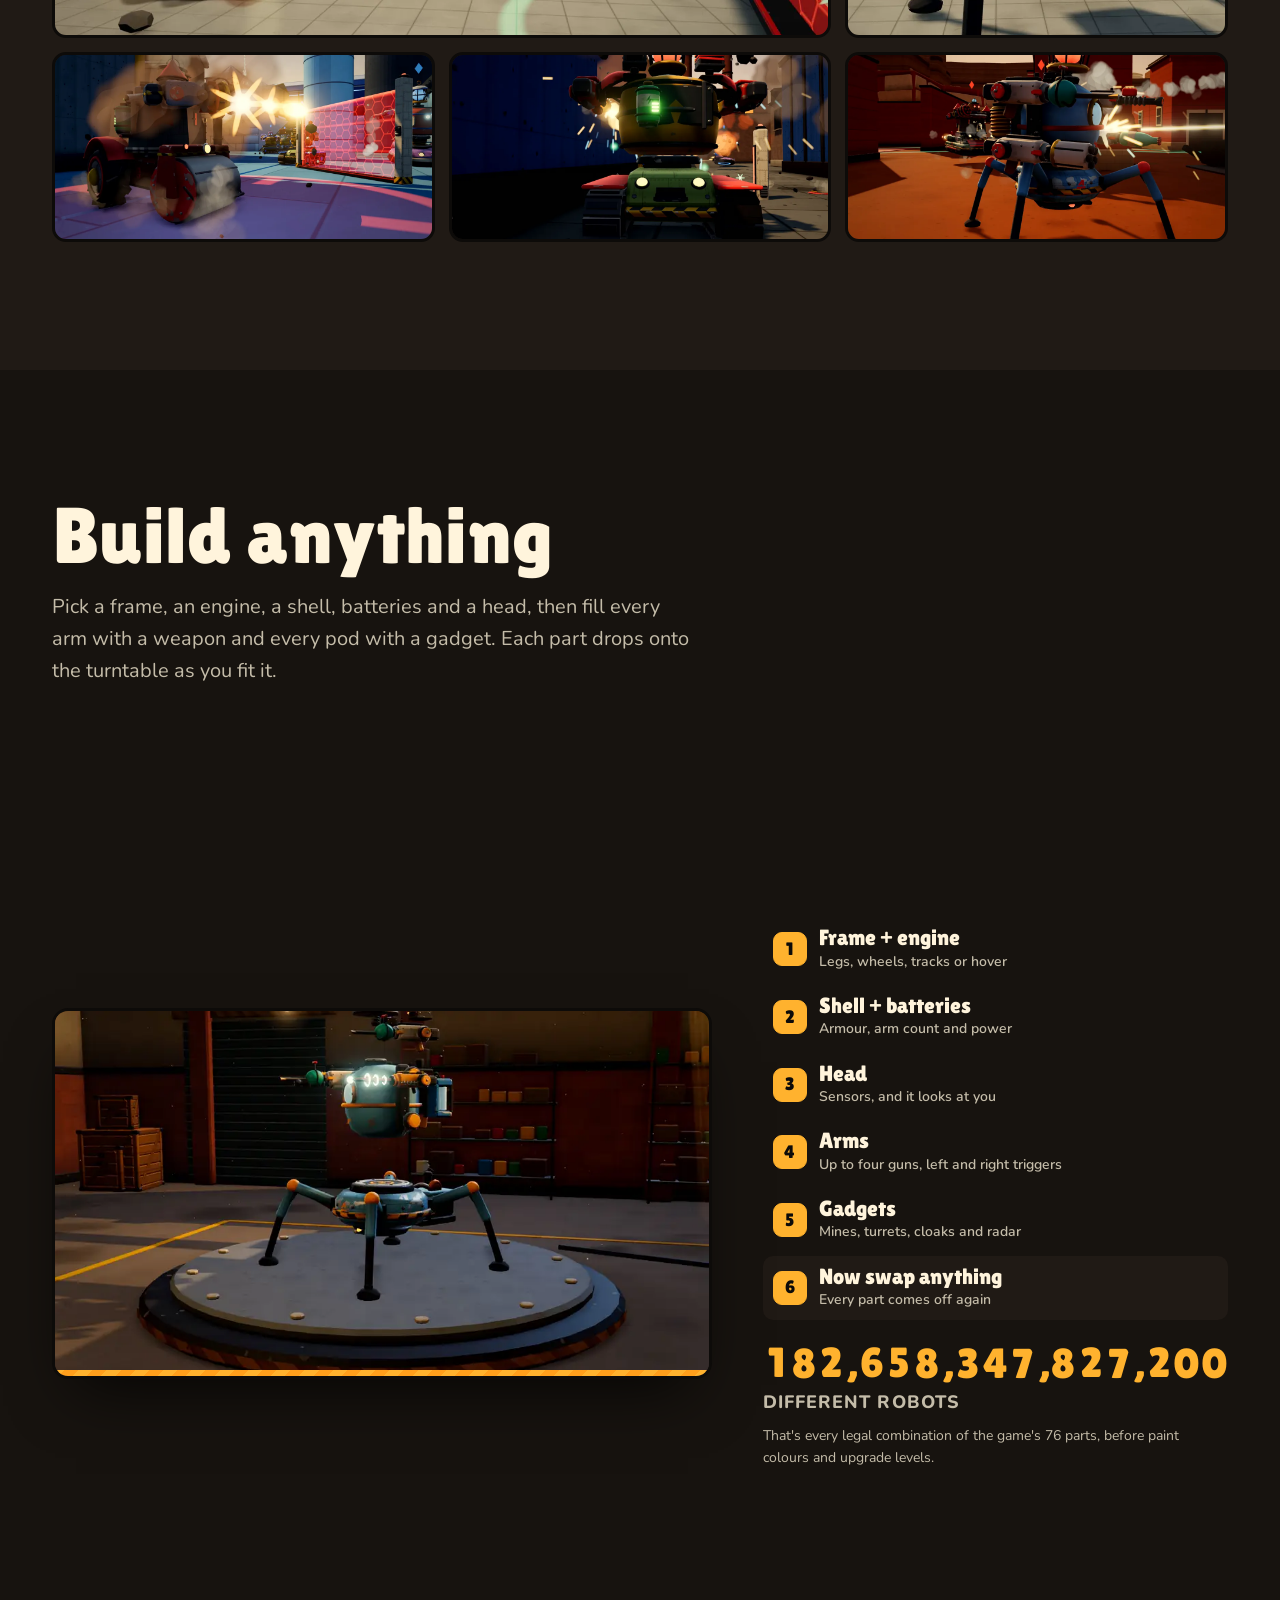
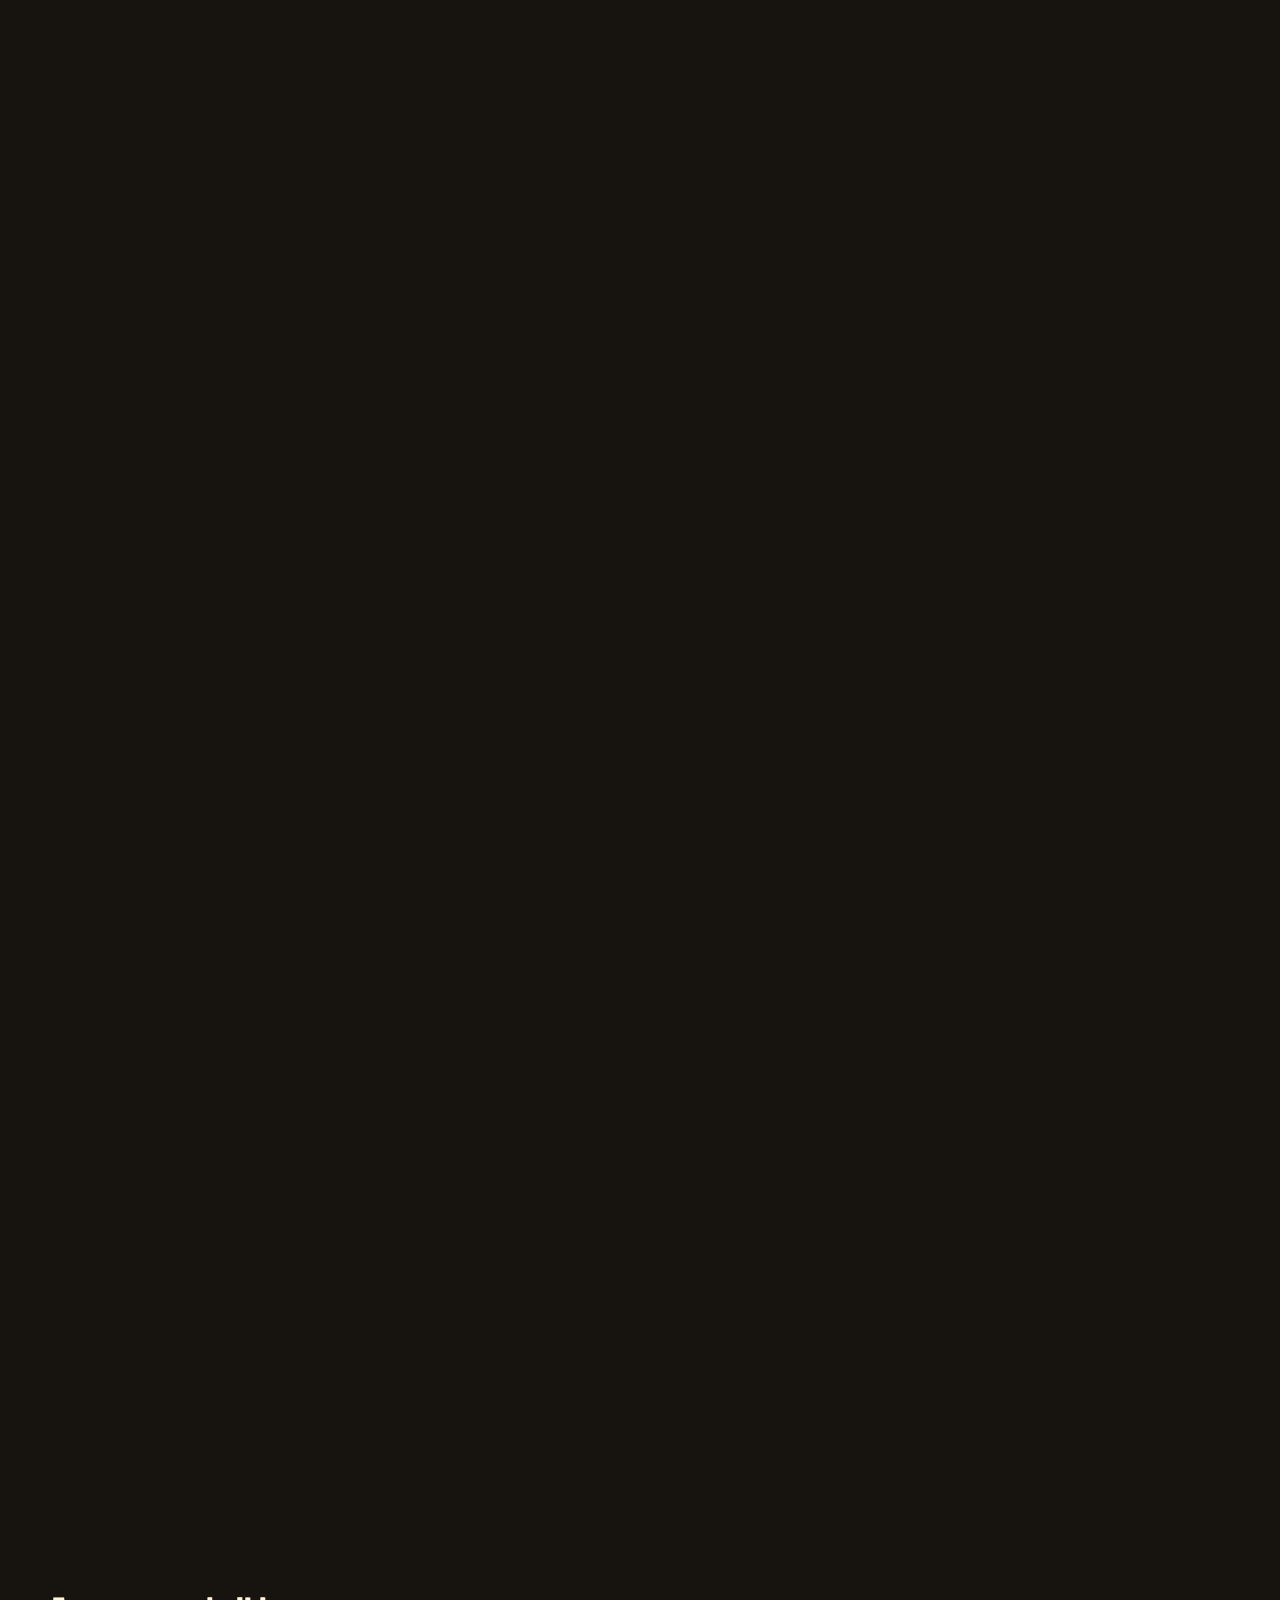
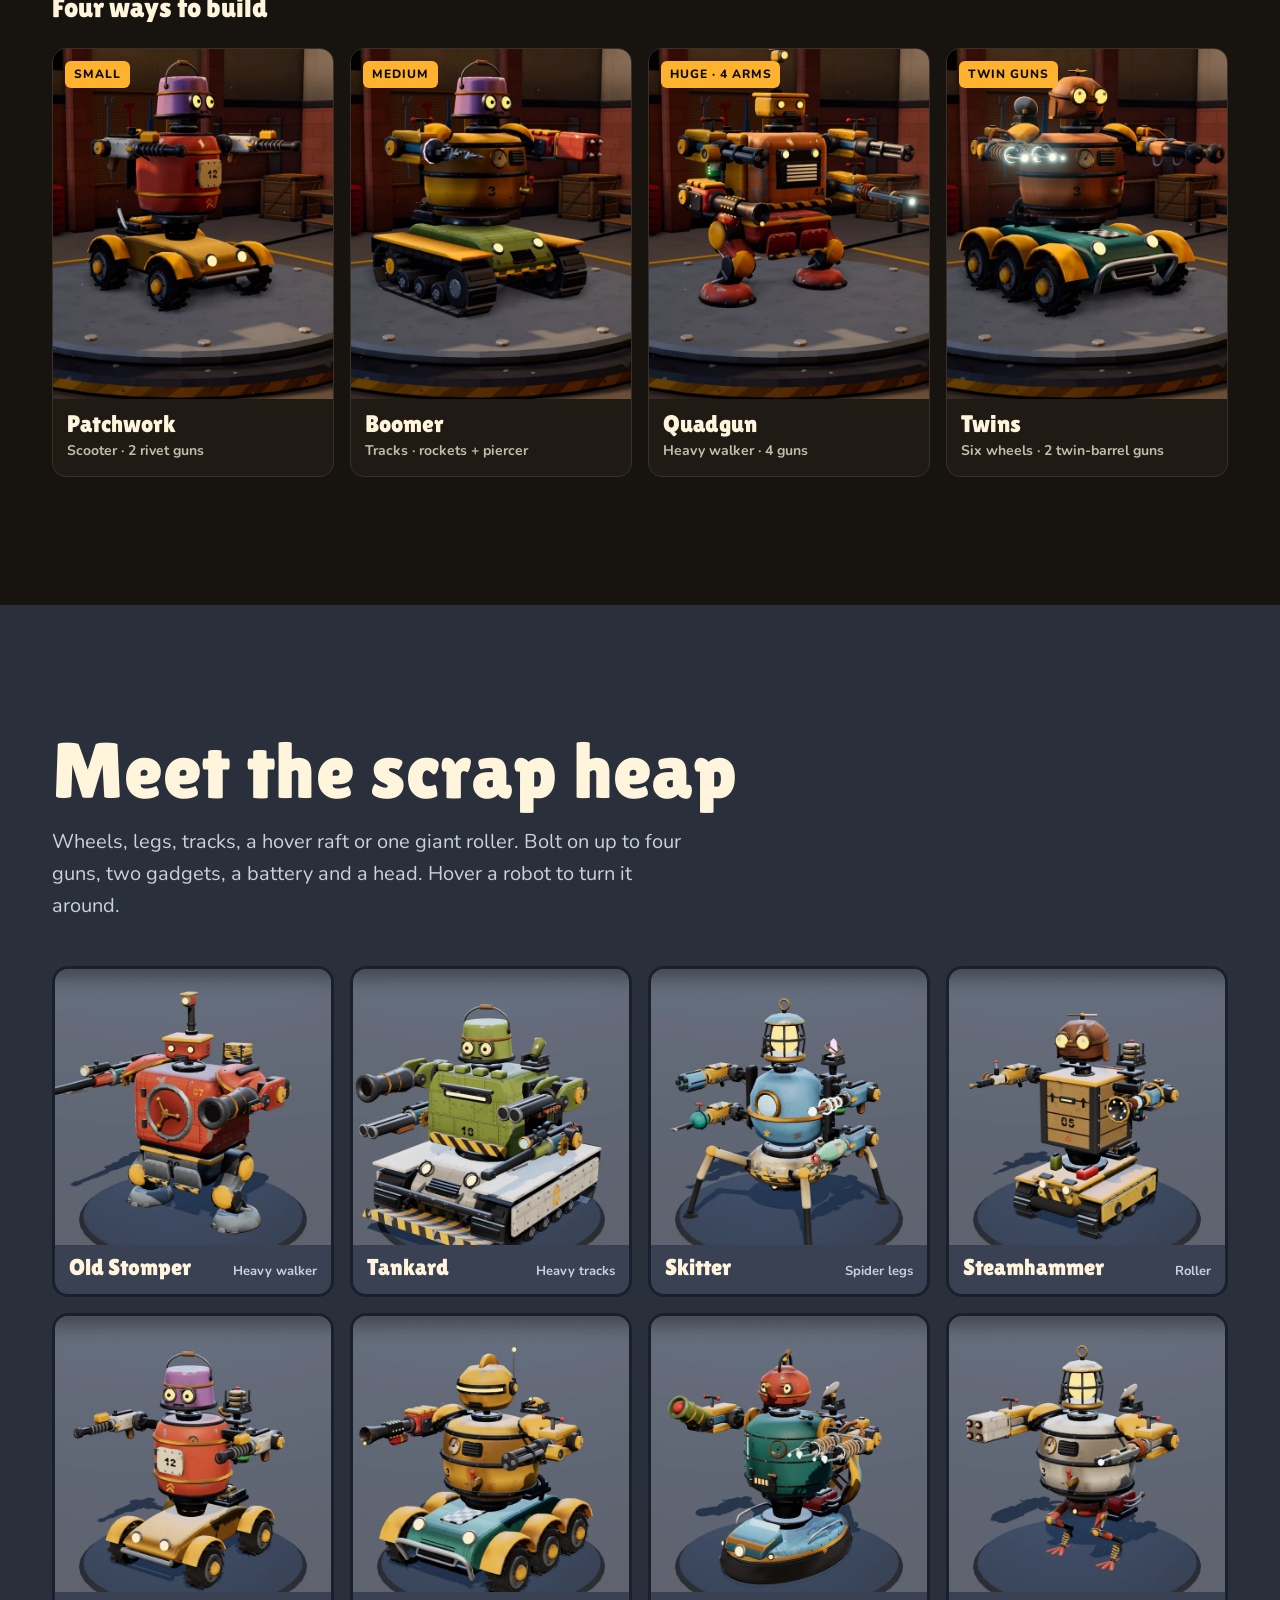
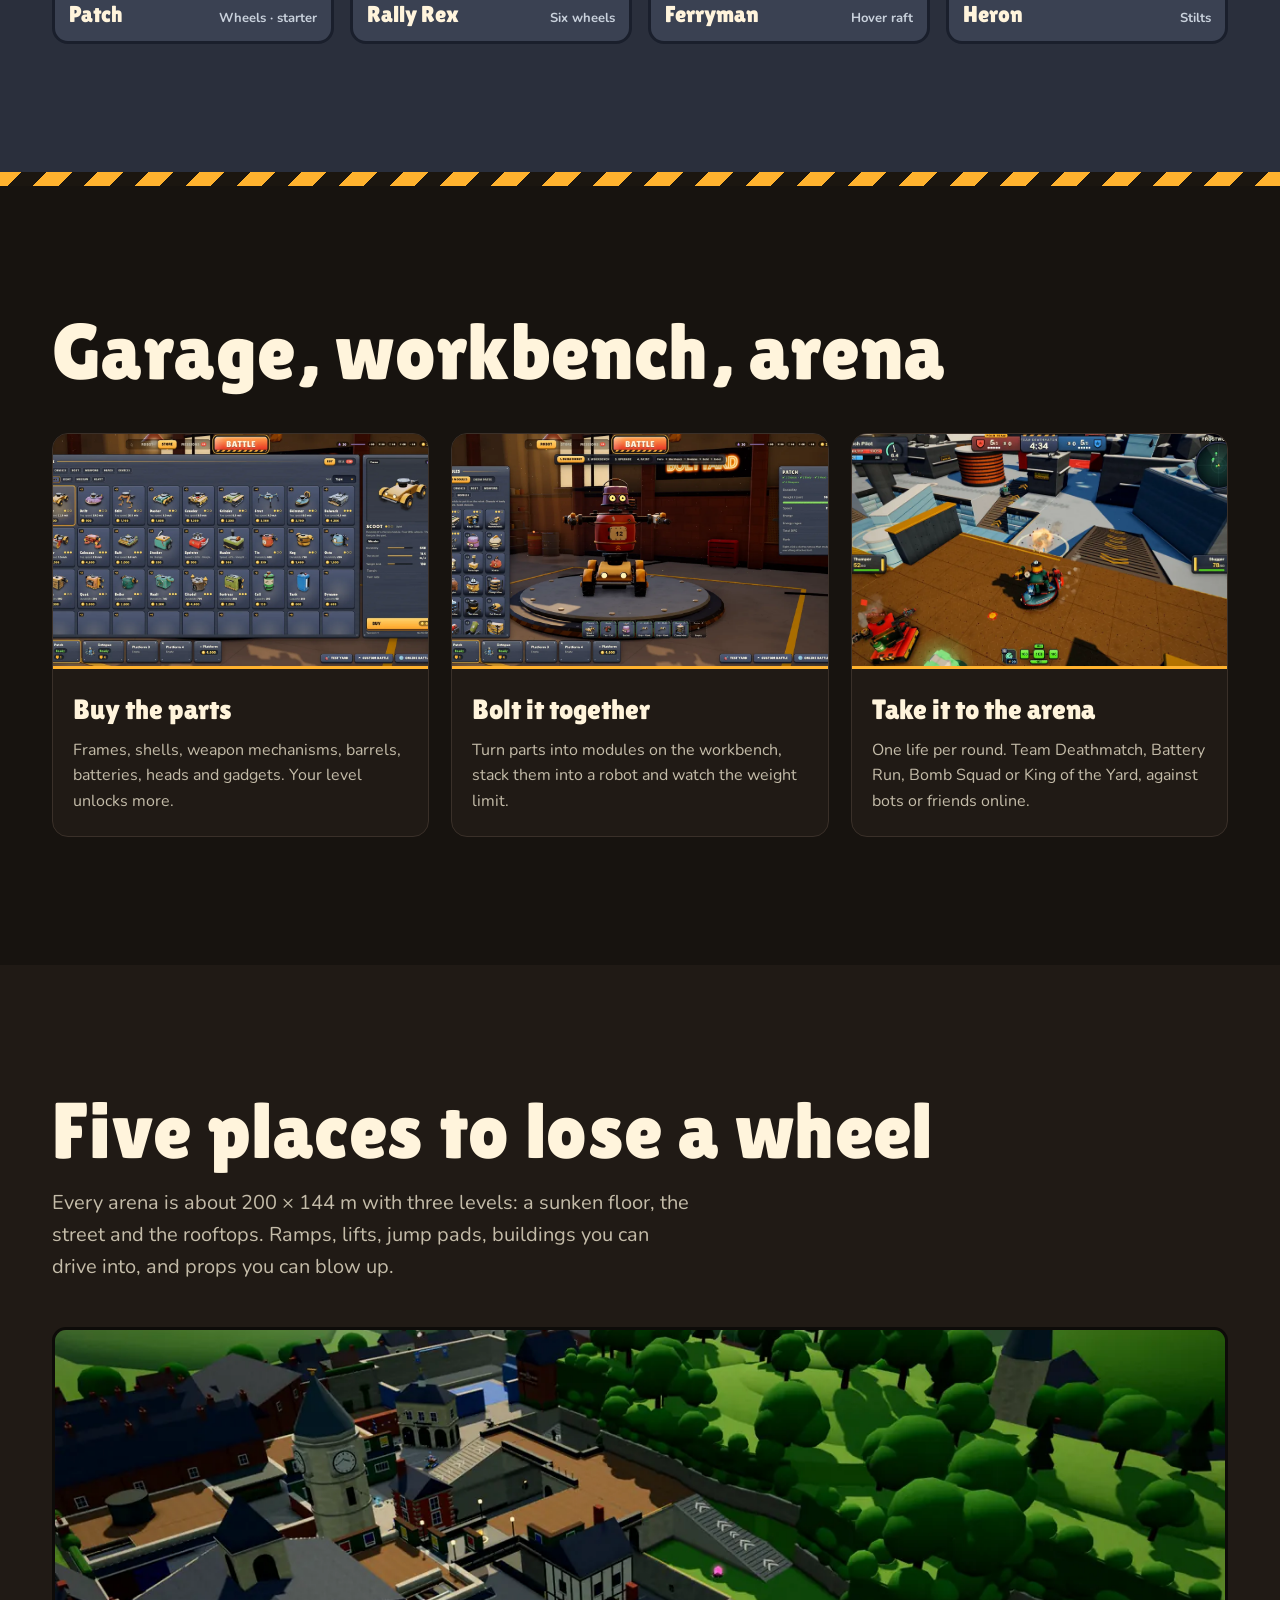
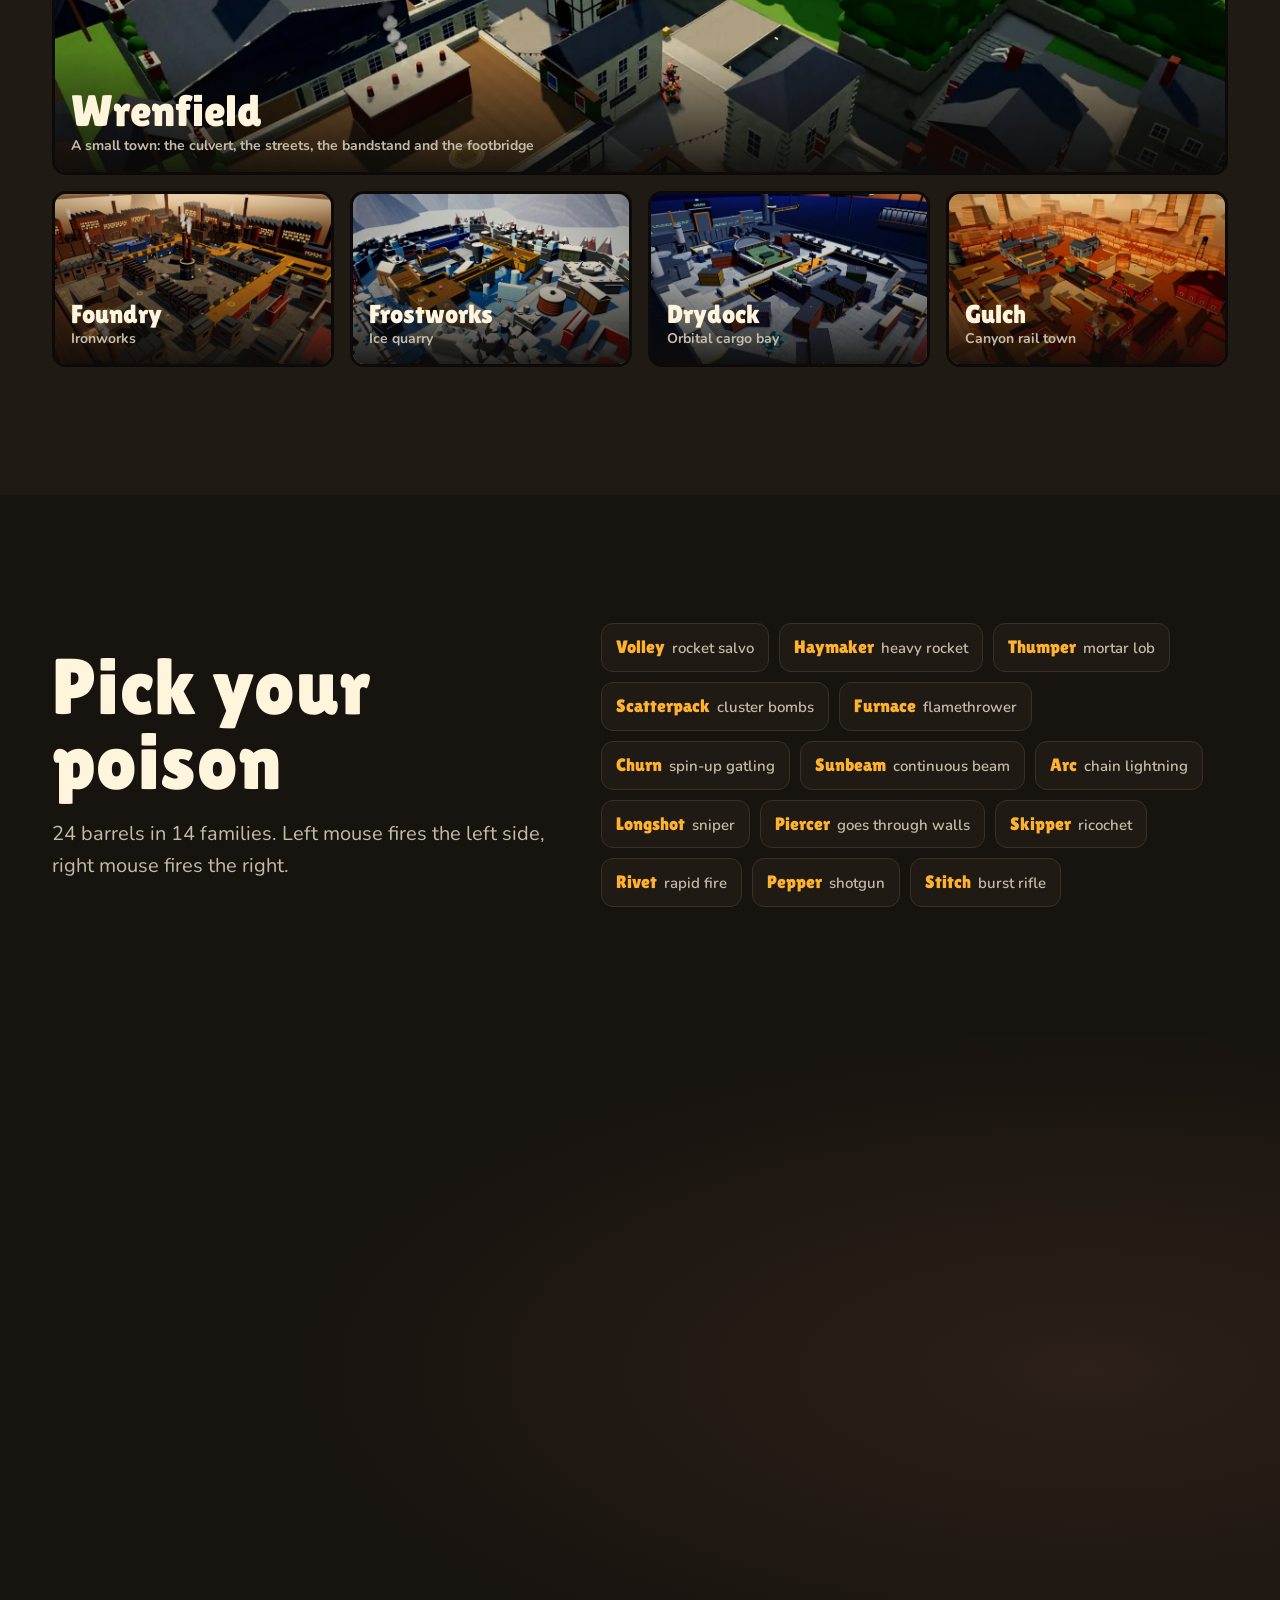
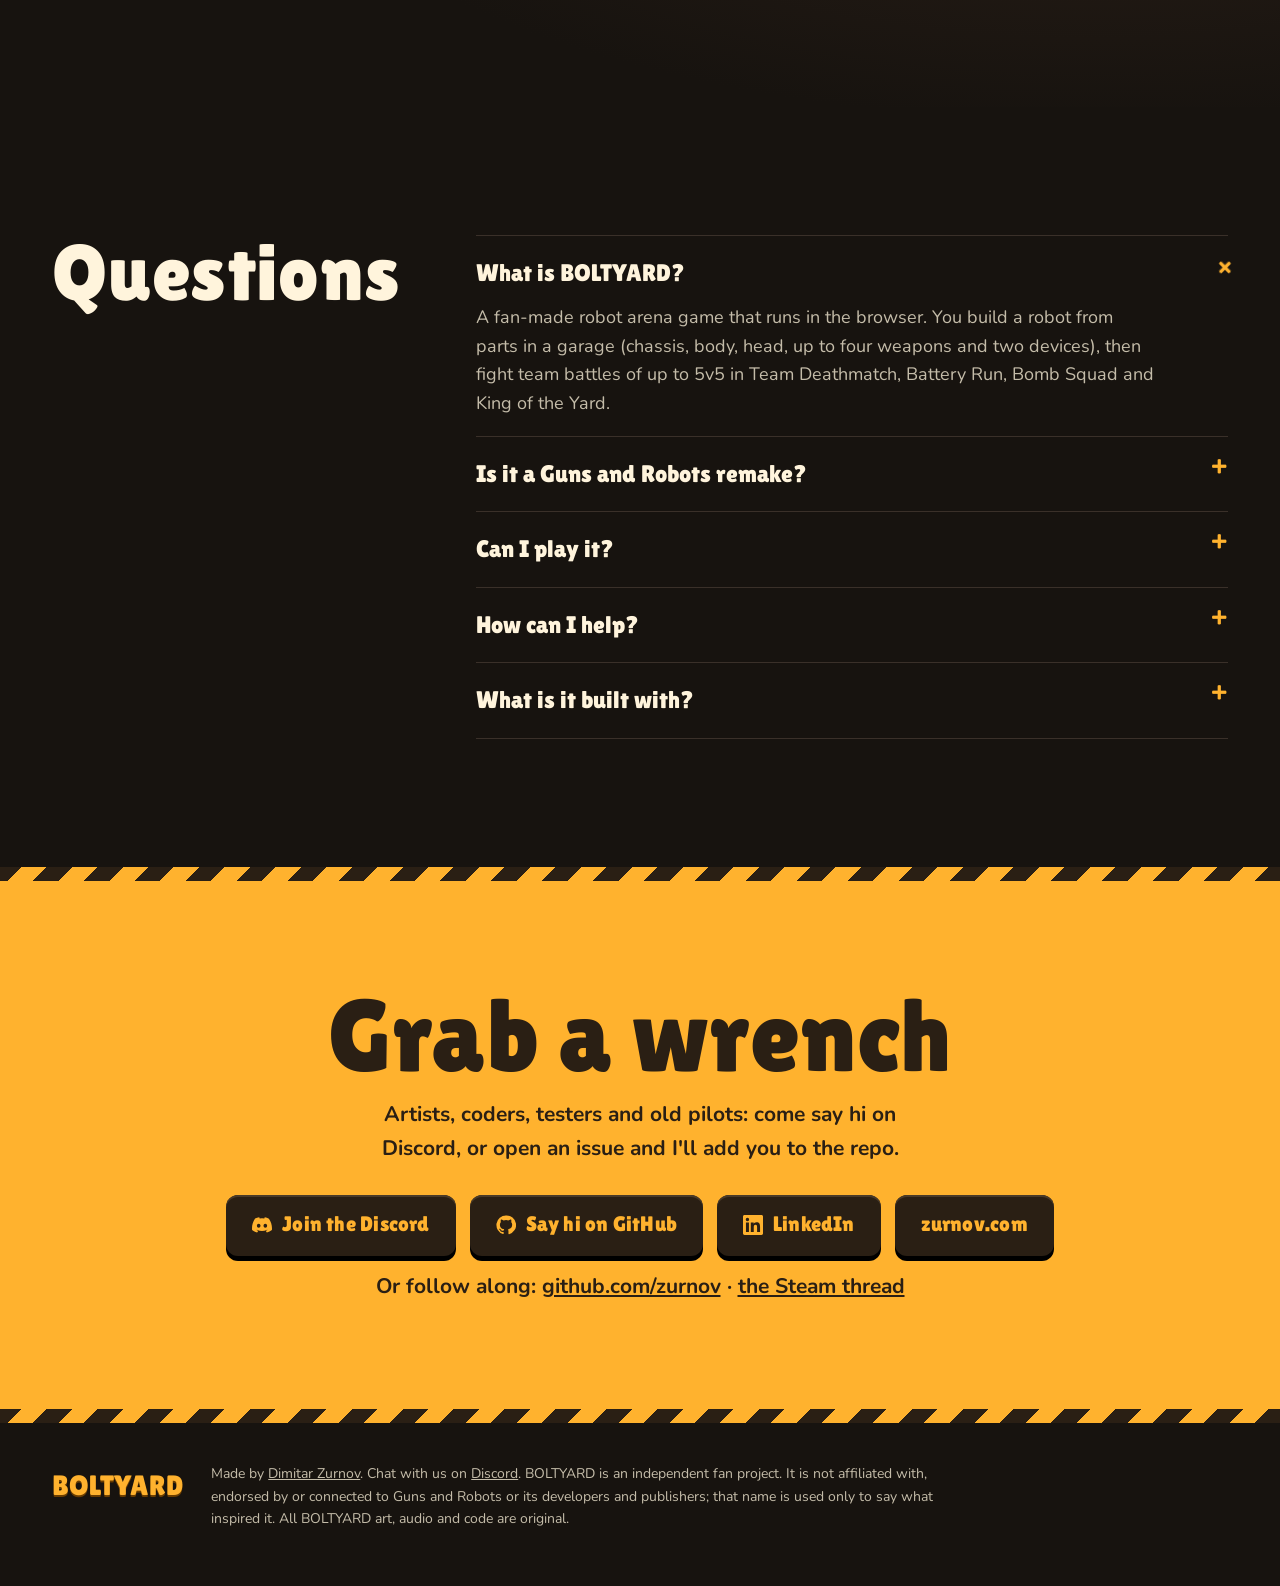
==== commit 619c2f28: "Garage steps show the current store and build screens The store card used an old render of the list-" ====
--- a/index.html
+++ b/index.html
@@ -243,12 +243,12 @@
     <h2 id="loop-title" class="disp">Garage, workbench, arena</h2>
     <ol class="steps" role="list">
       <li>
-        <img src="assets/img/step-store.webp" alt="The parts store in the garage" loading="lazy" width="960" height="540">
+        <img src="assets/img/step-store.webp" alt="The garage store: a grid of part cards, with the selected part's stats and a Buy button" loading="lazy" width="1280" height="720">
         <h3>Buy the parts</h3>
         <p>Frames, shells, weapon mechanisms, barrels, batteries, heads and gadgets. Your level unlocks more.</p>
       </li>
       <li>
-        <img src="assets/img/step-build.webp" alt="Building a four-armed robot on the workbench" loading="lazy" width="960" height="540">
+        <img src="assets/img/step-build.webp" alt="The build screen: modules on the left, the robot on the turntable and its stats on the right" loading="lazy" width="1280" height="720">
         <h3>Bolt it together</h3>
         <p>Turn parts into modules on the workbench, stack them into a robot and watch the weight limit.</p>
       </li>
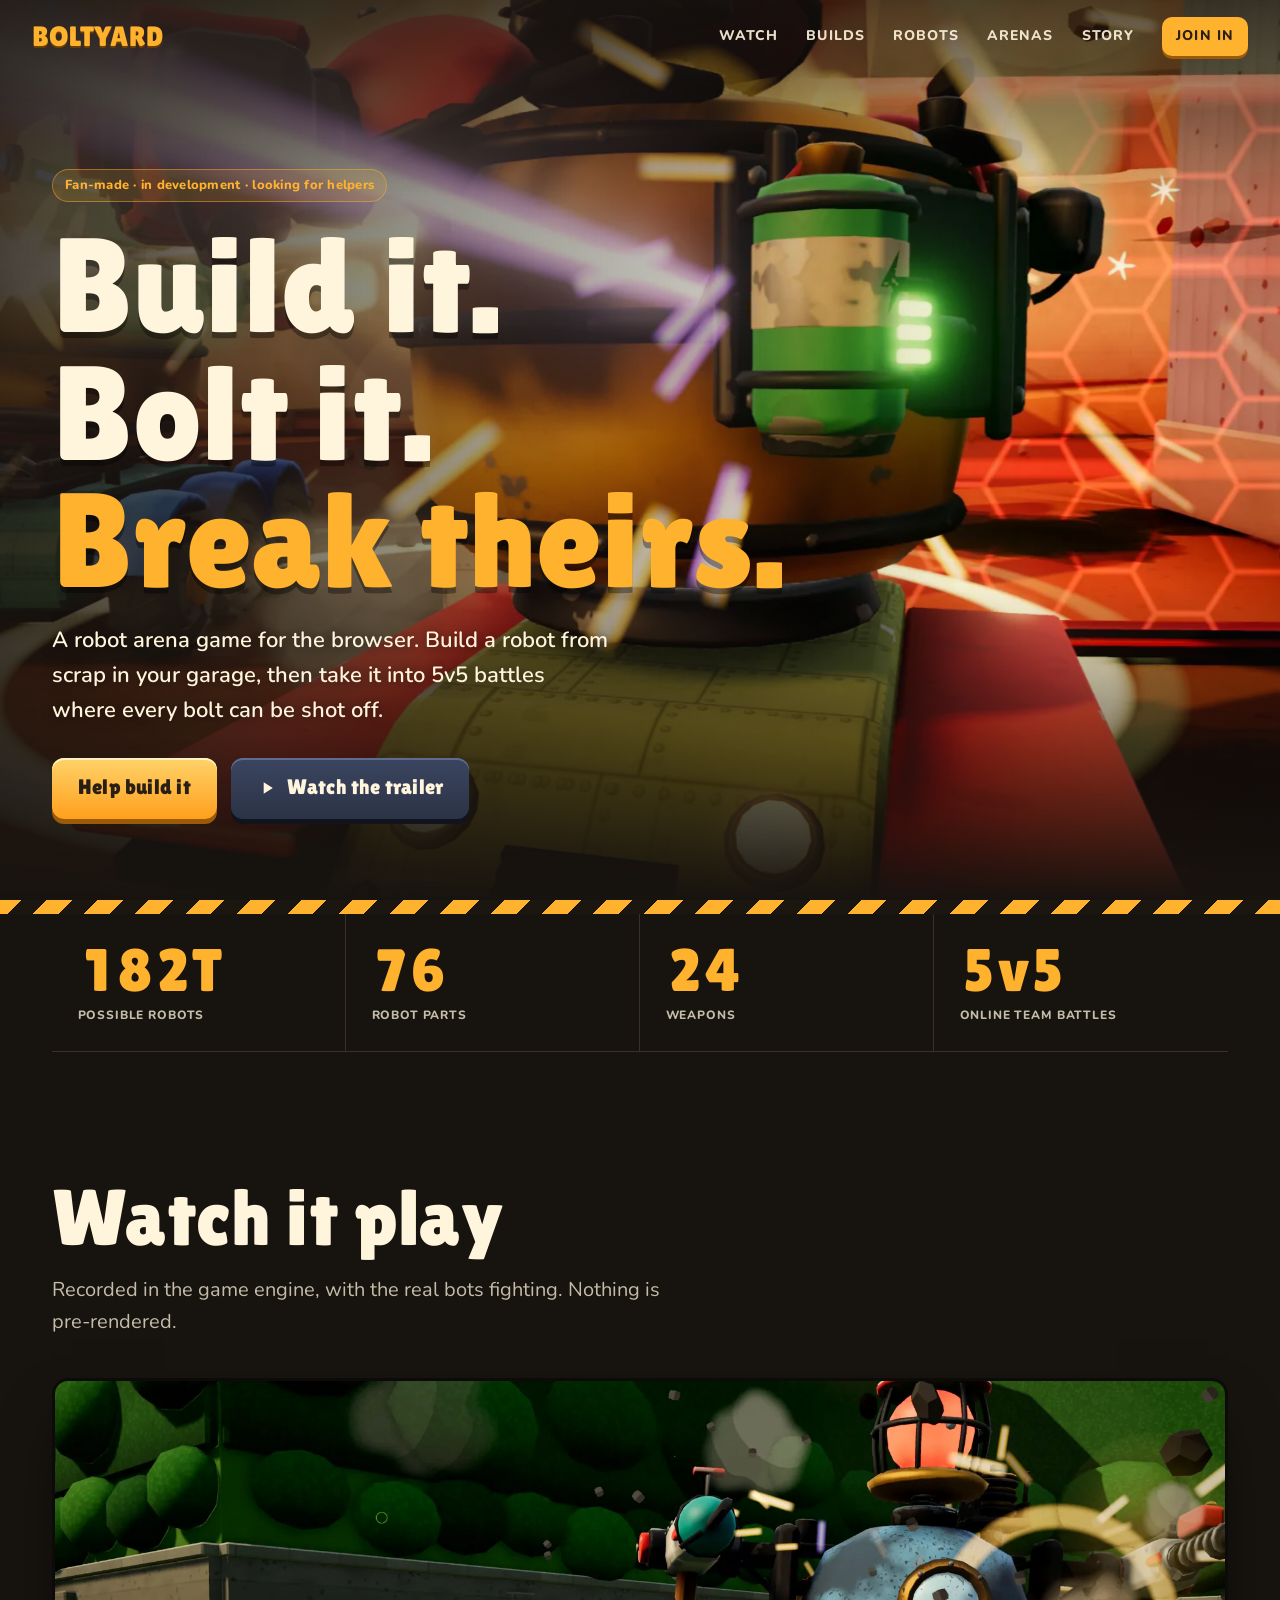
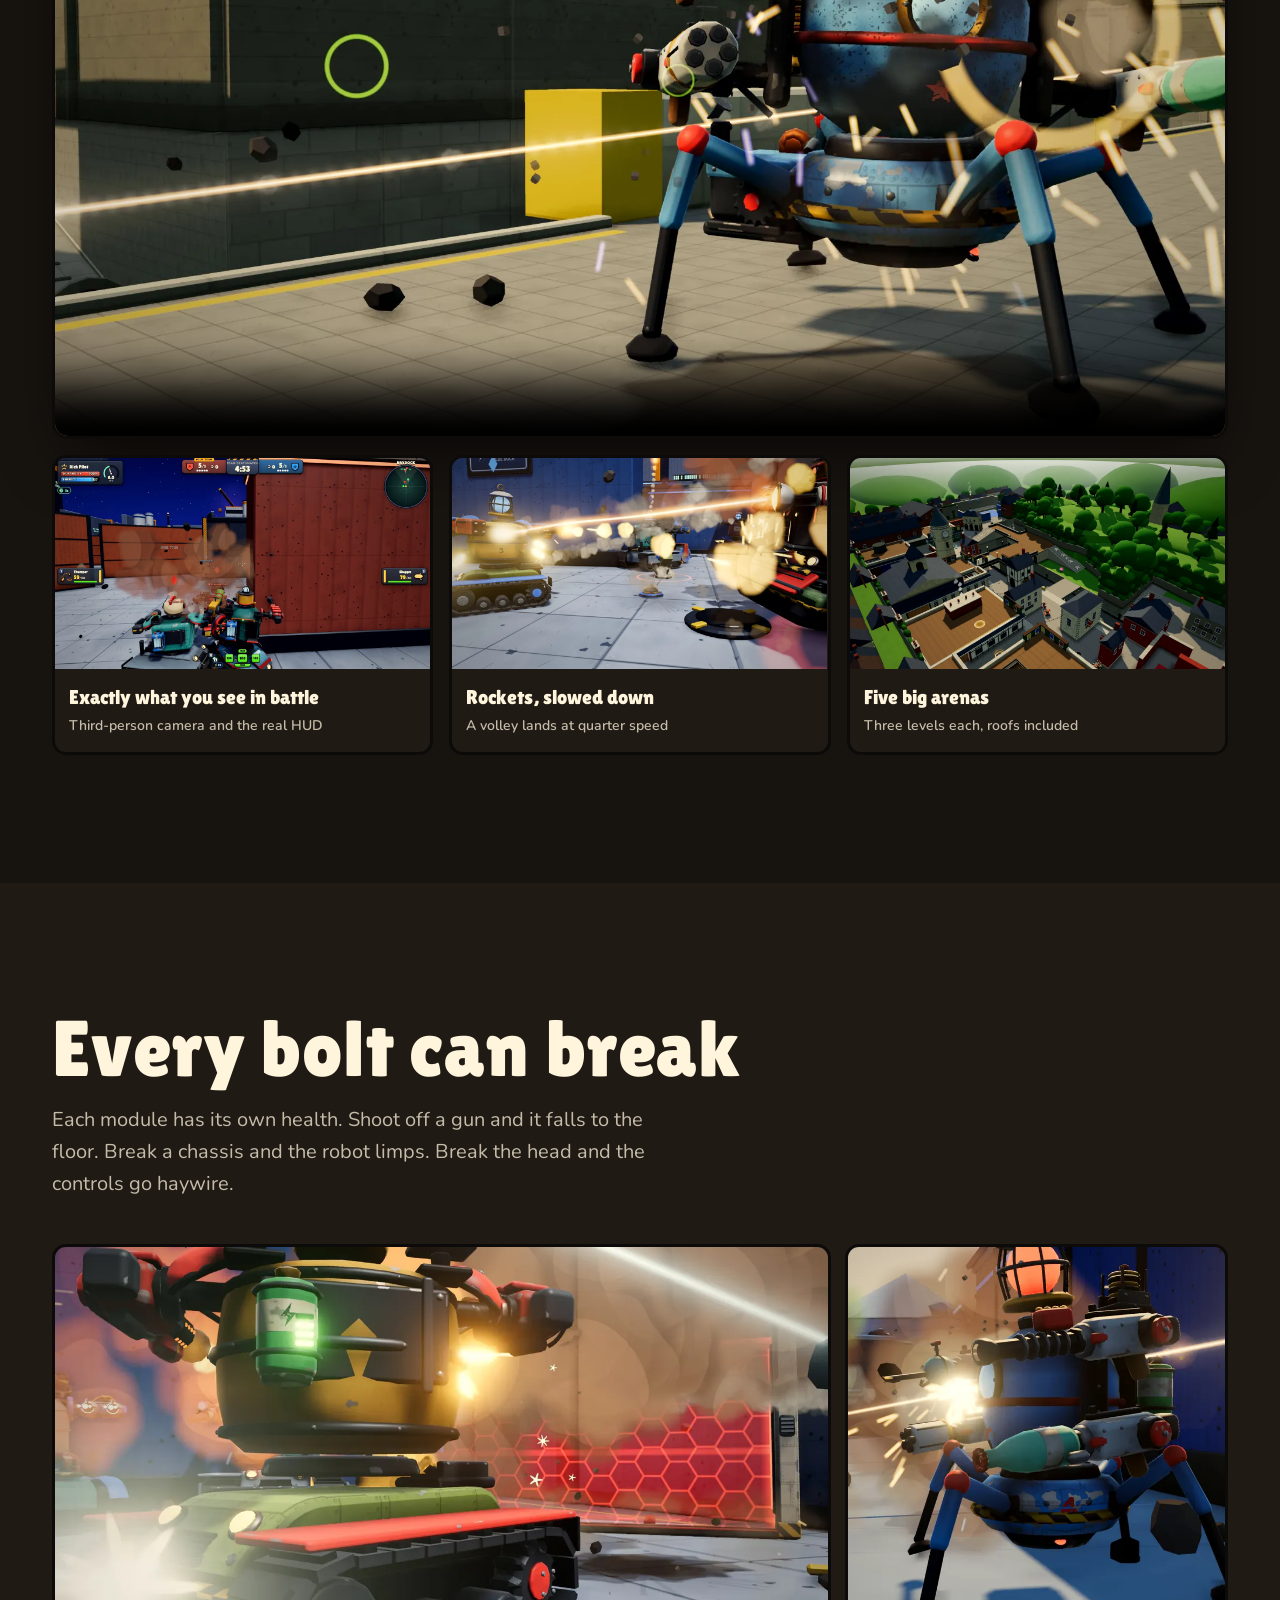
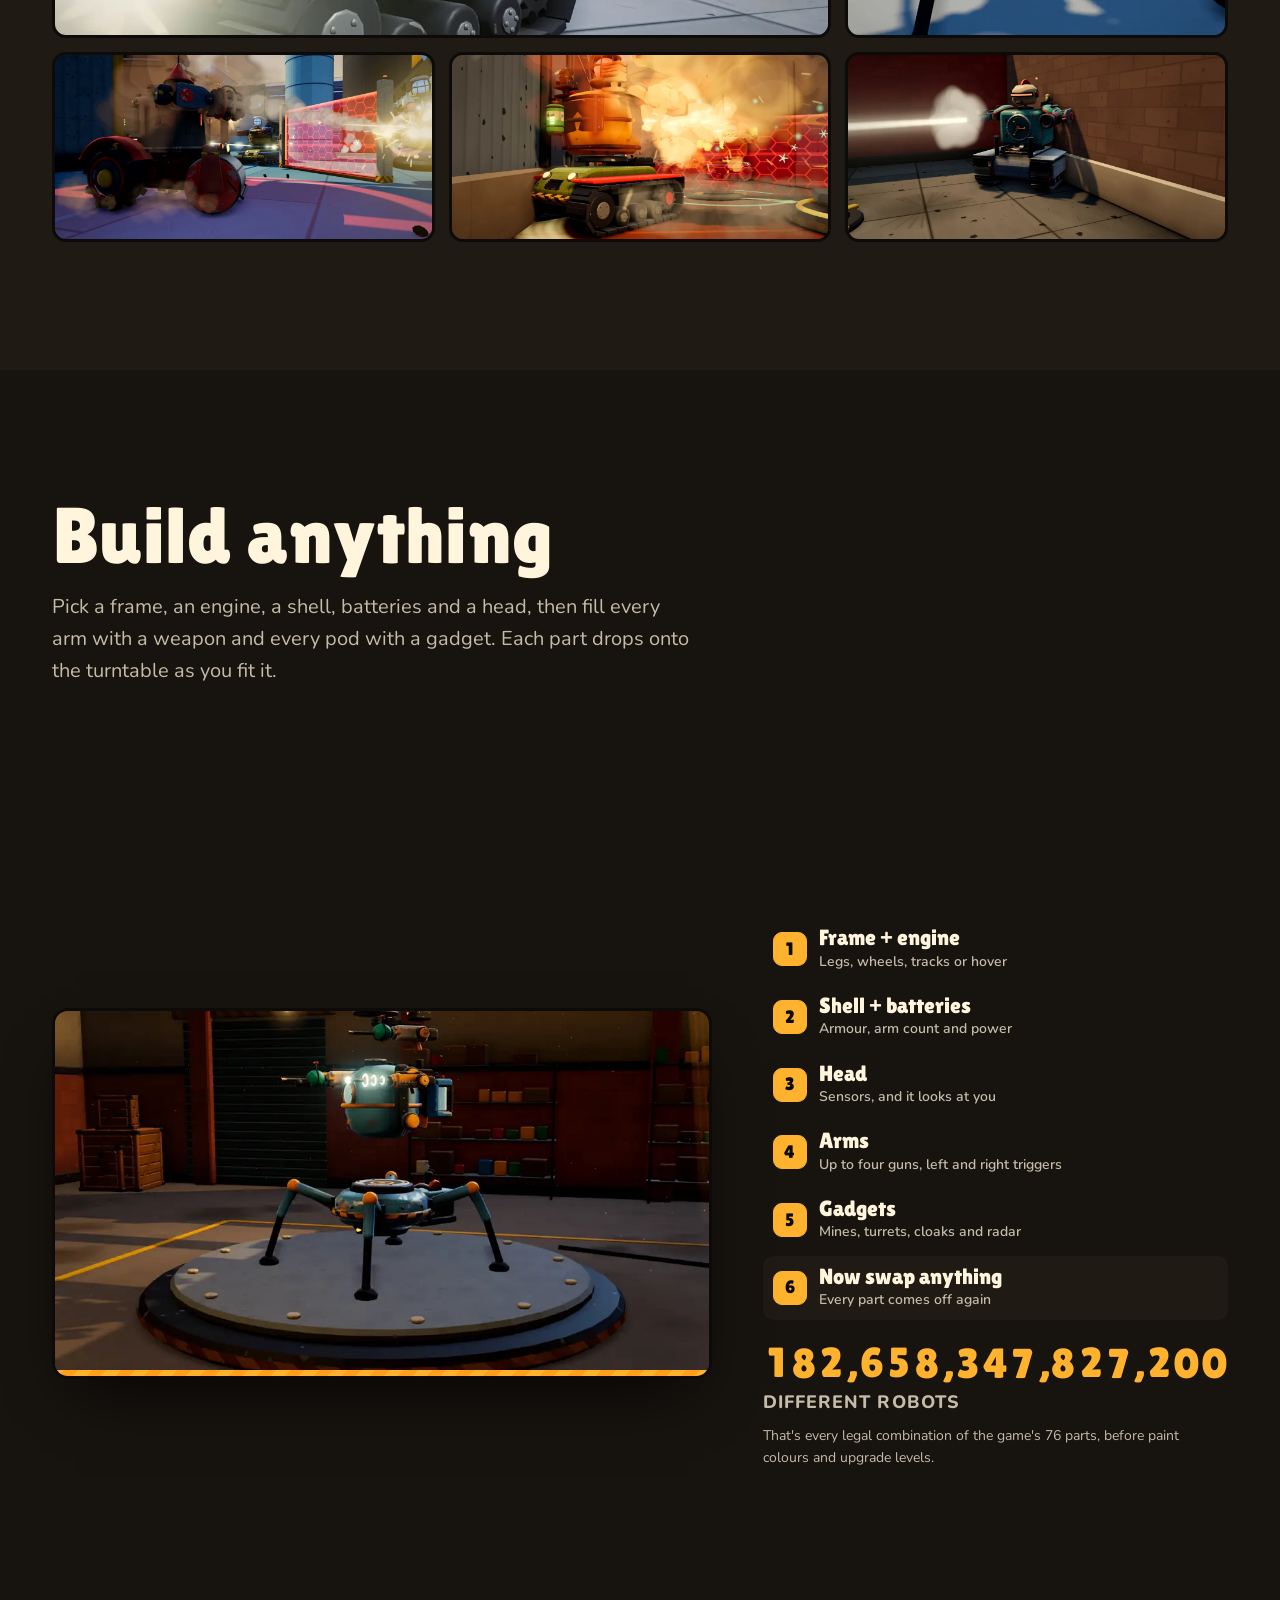
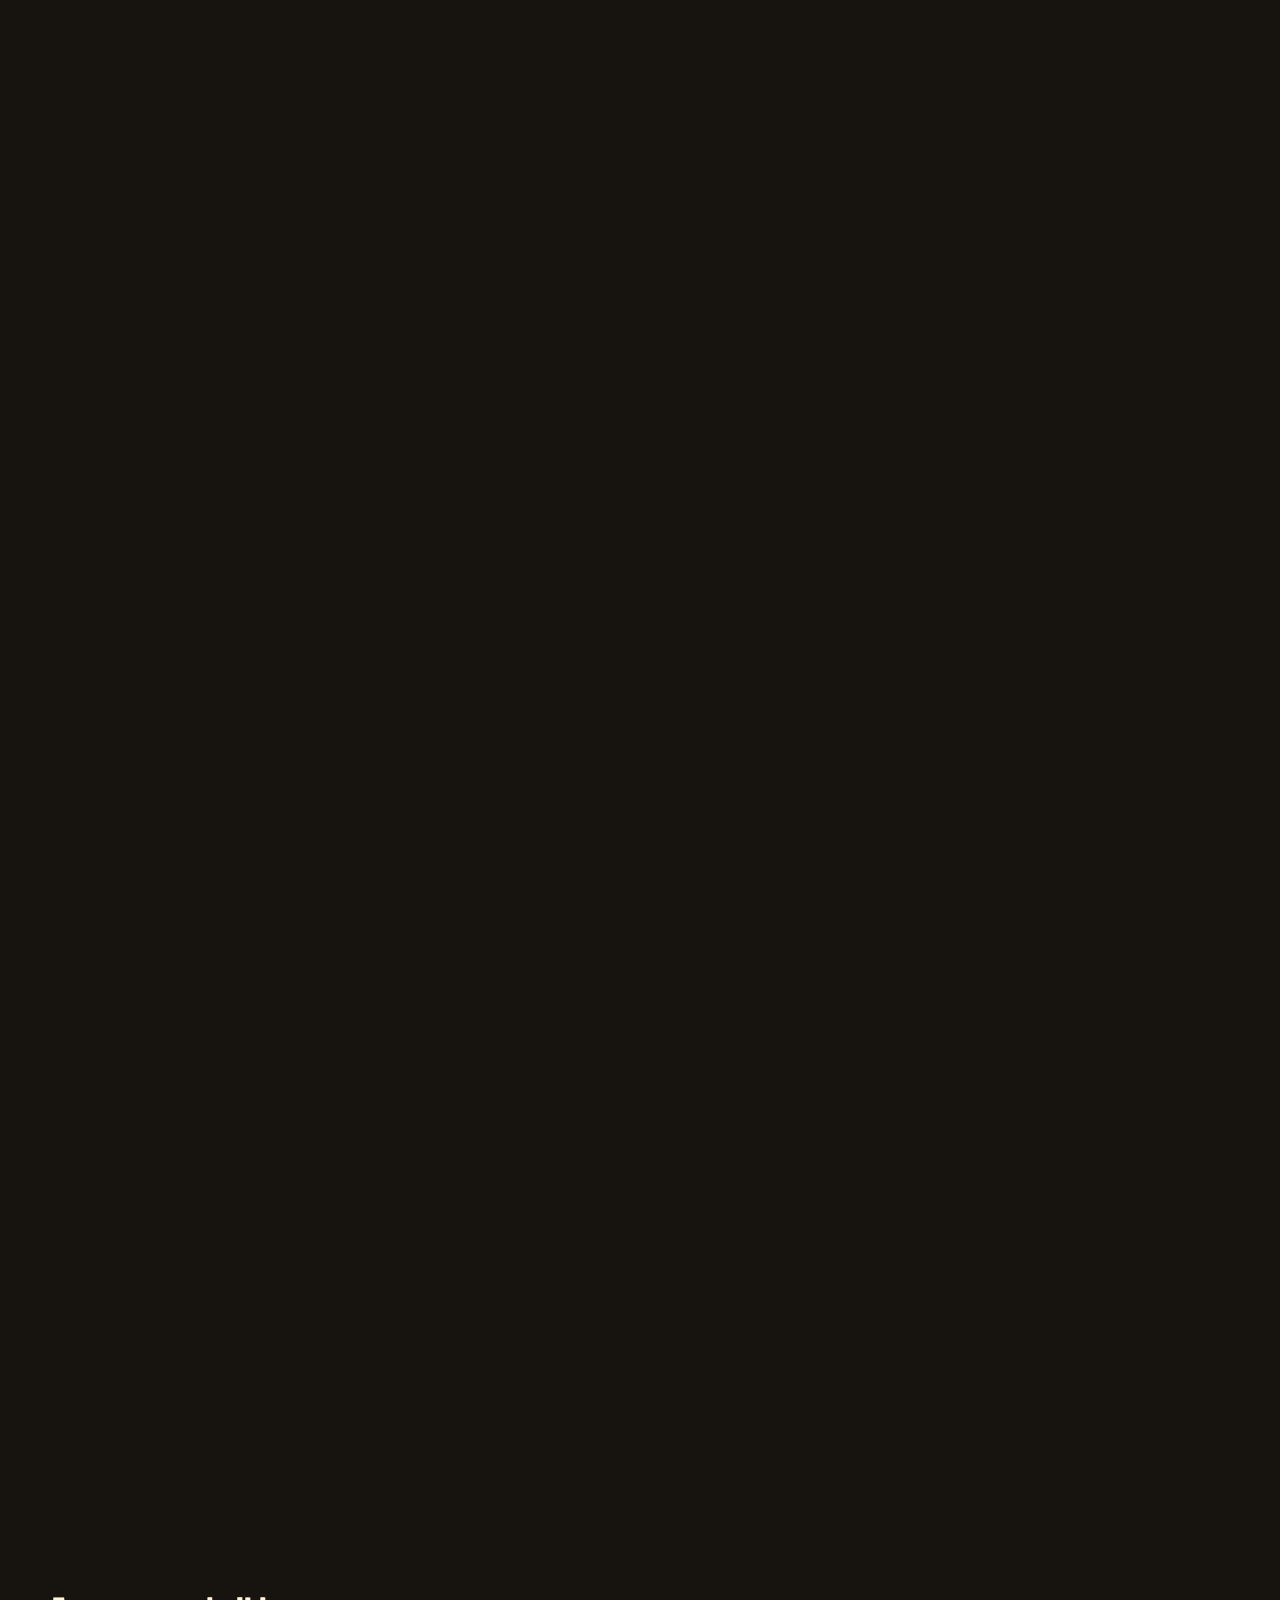
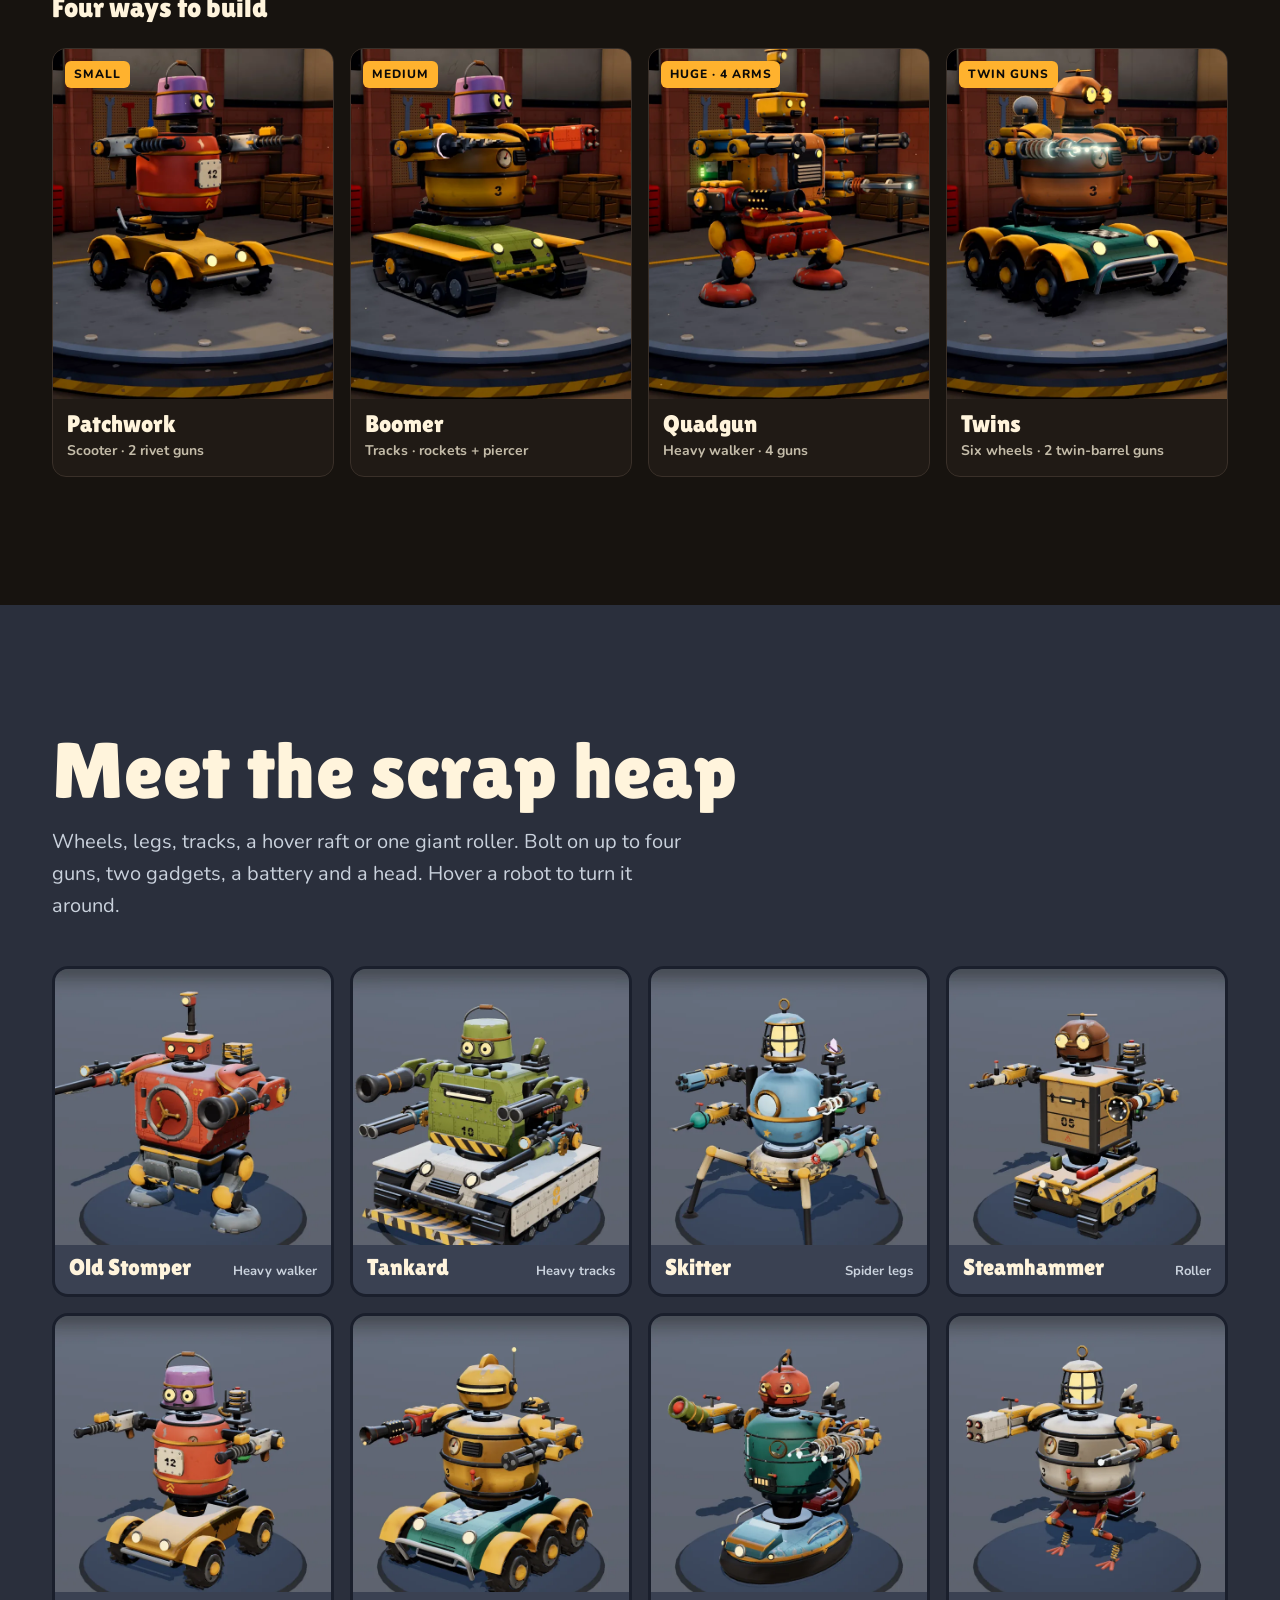
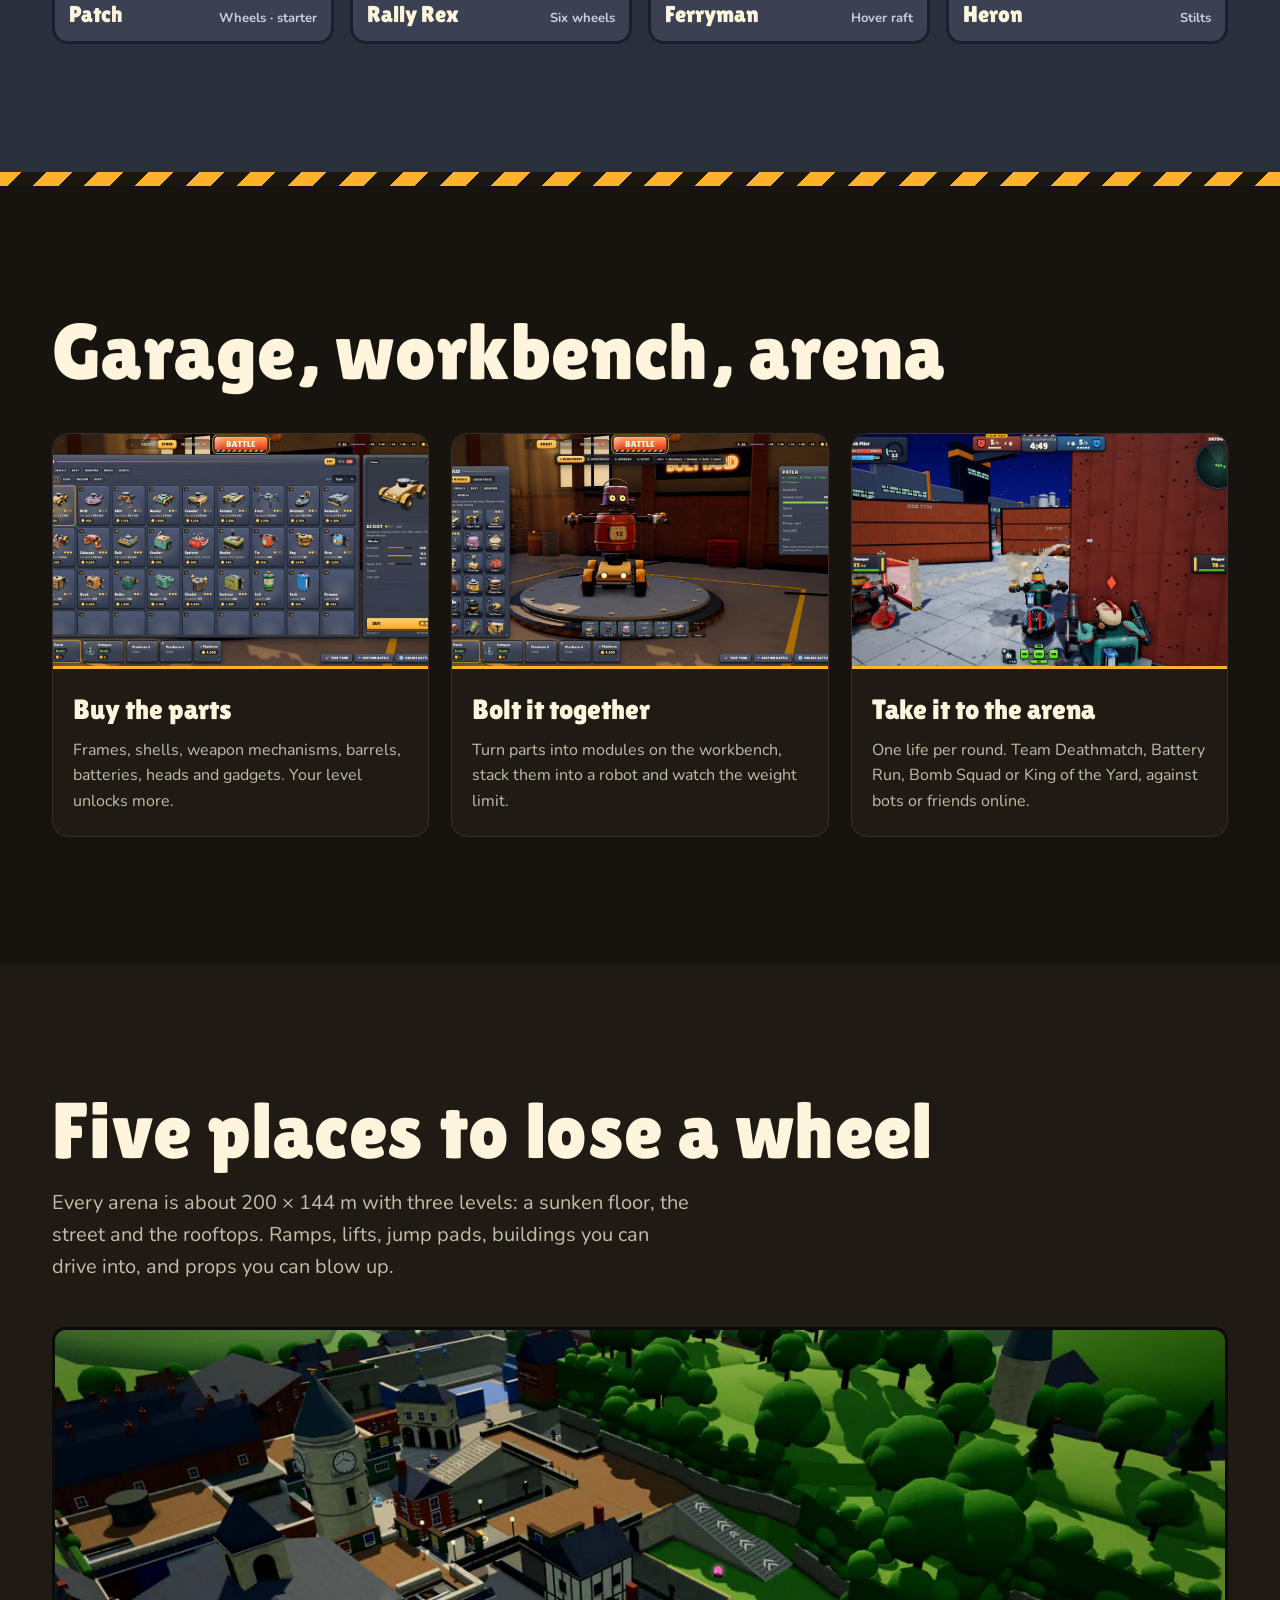
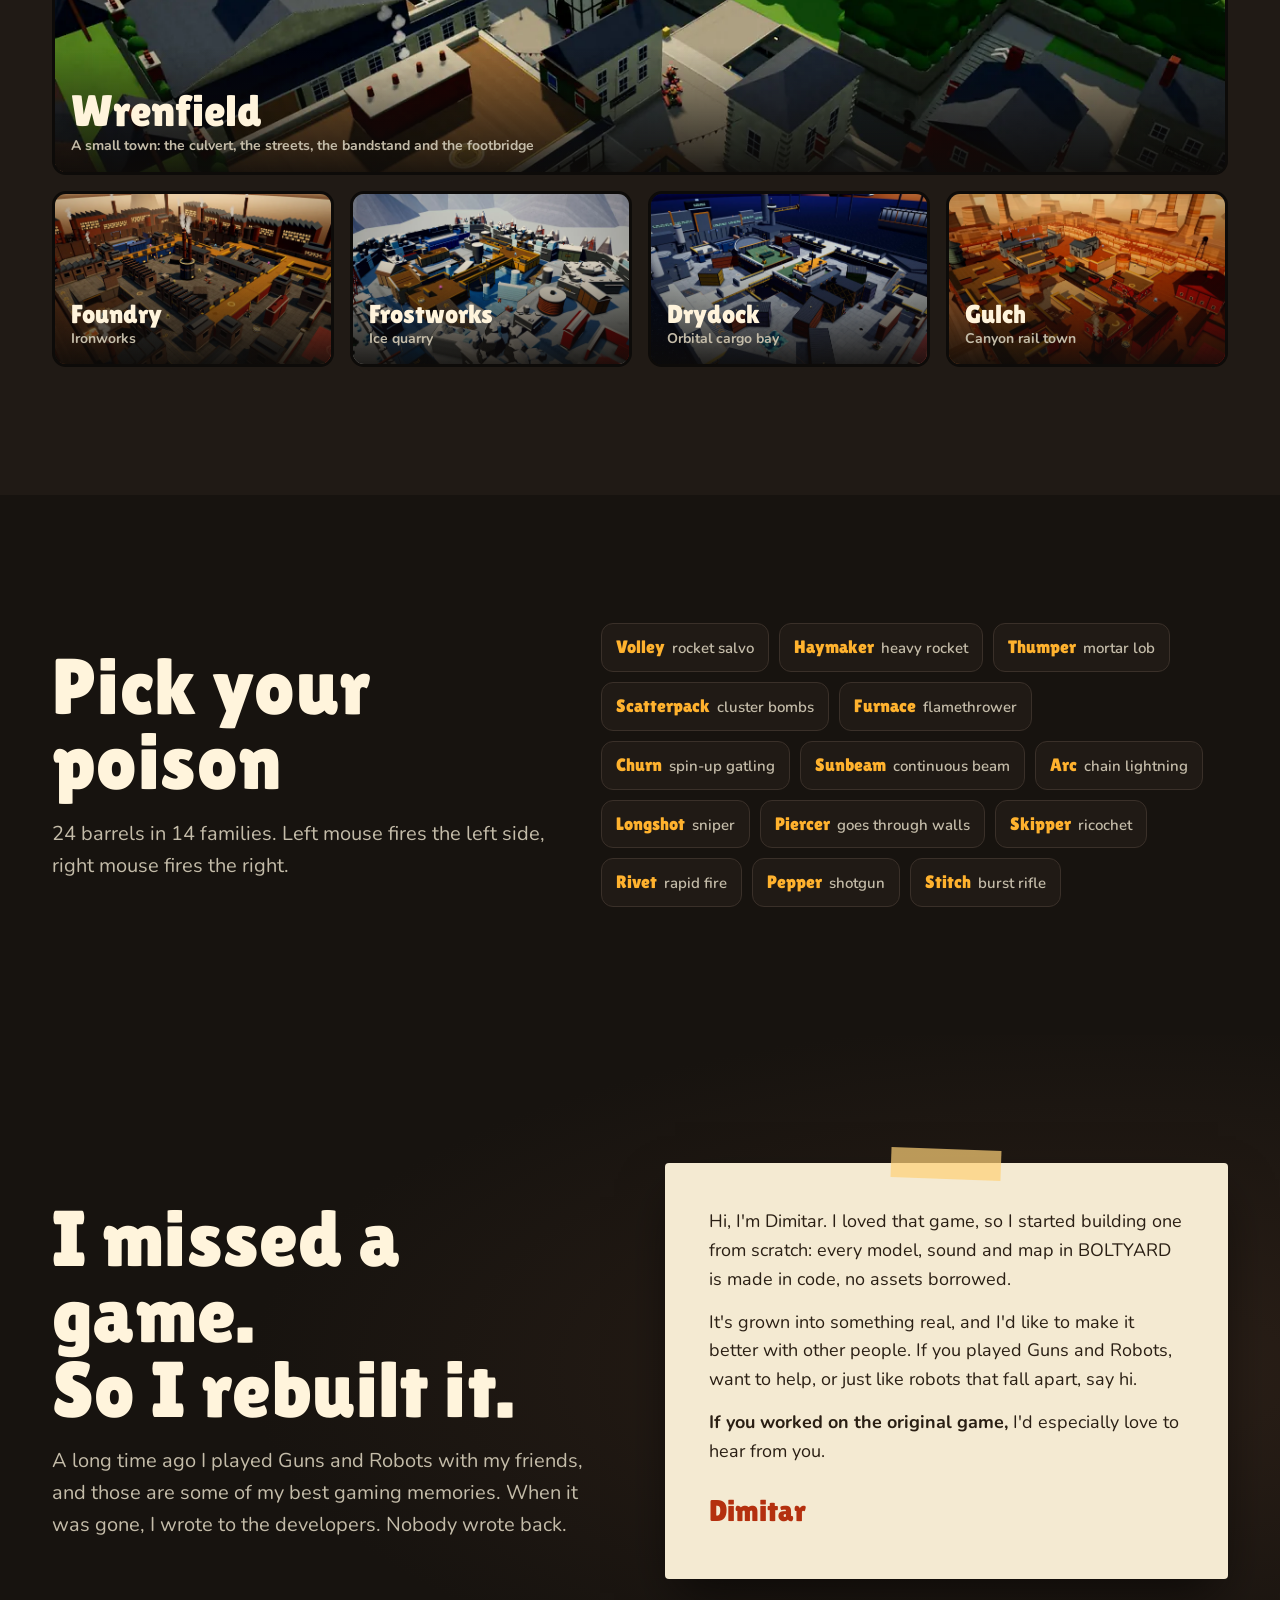
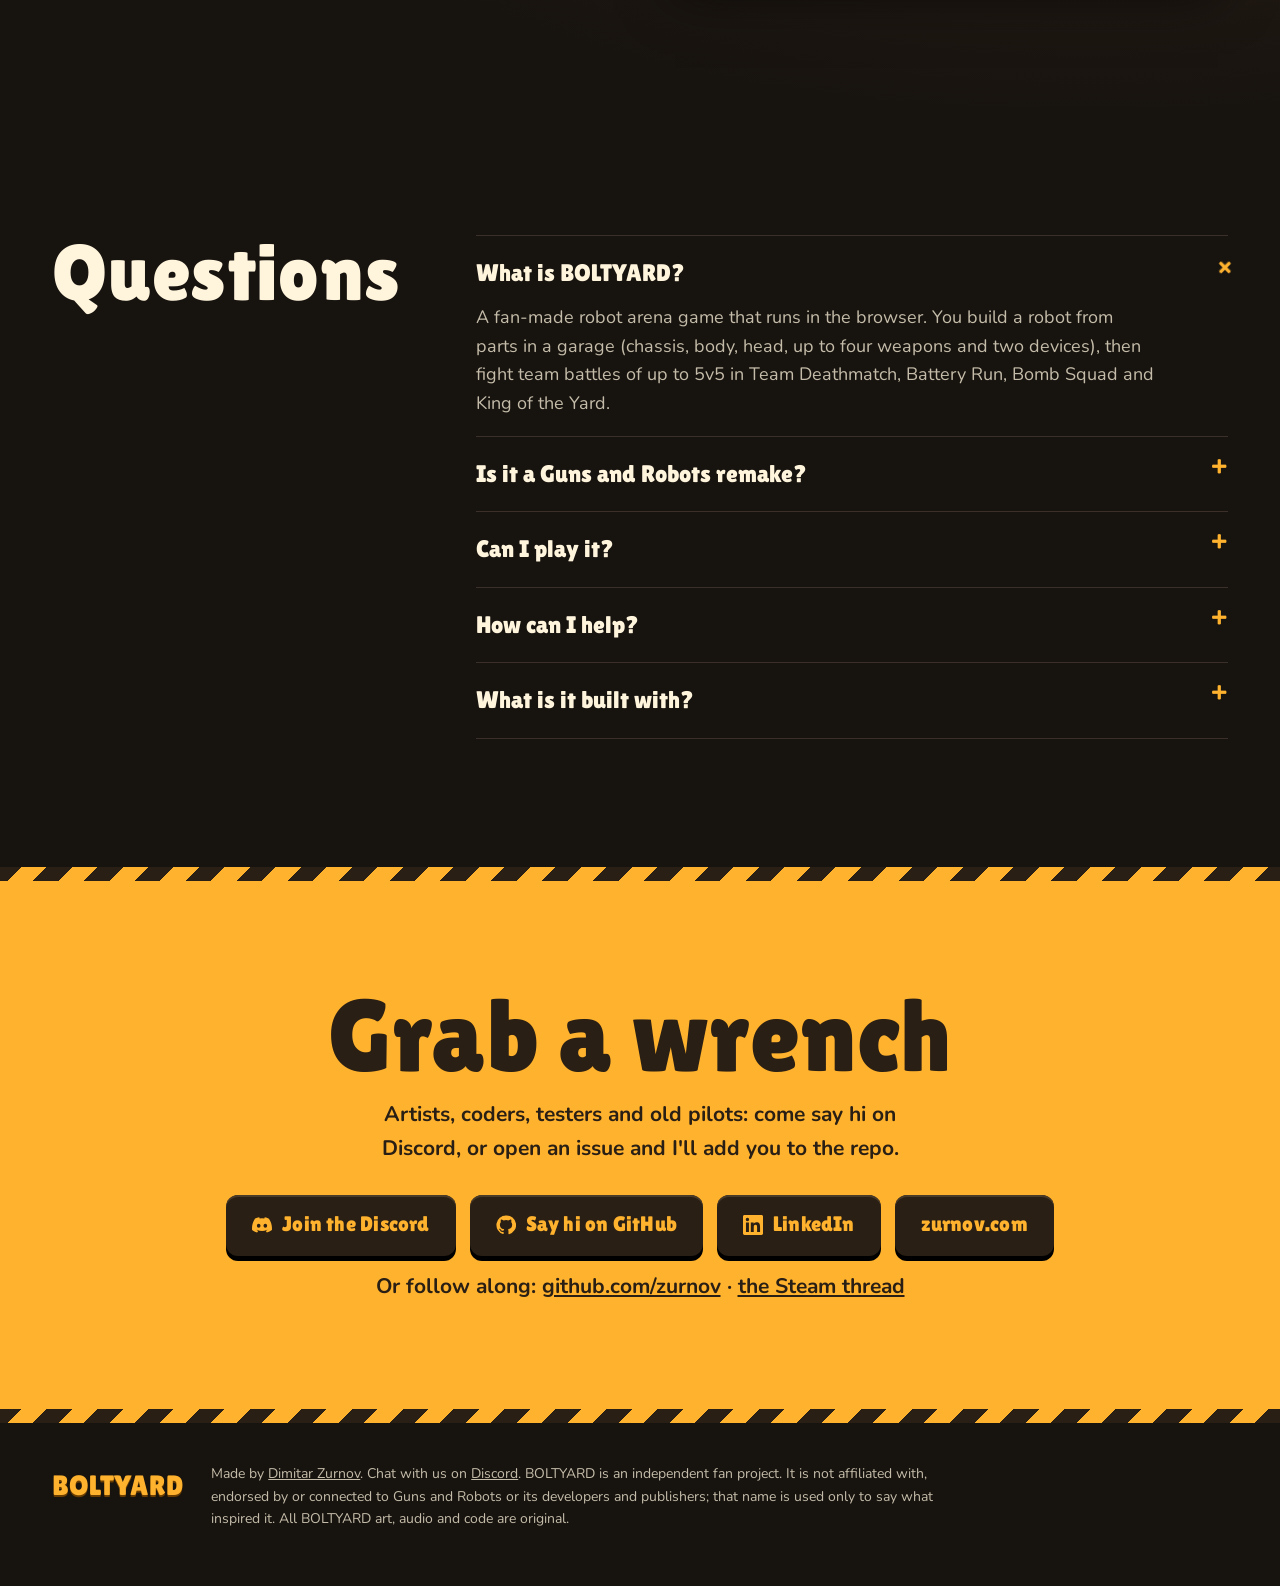
==== commit 3b257e09: "Reshoot the trailer, site videos and stills on the fixed maps The game's z-fighting fixes (PRs #6 an" ====
--- a/index.html
+++ b/index.html
@@ -171,11 +171,11 @@
     <h2 id="action-title" class="disp">Every bolt can break</h2>
     <p class="lead">Each module has its own health. Shoot off a gun and it falls to the floor. Break a chassis and the robot limps. Break the head and the controls go haywire.</p>
     <div class="bento" data-gallery>
-      <a class="b1" href="assets/img/act-1.webp"><img src="assets/img/act-1-sm.webp" alt="A rocket volley explodes against a tracked robot" loading="lazy" width="1280" height="720"></a>
-      <a class="b2" href="assets/img/act-2.webp"><img src="assets/img/act-2-sm.webp" alt="A roller robot fires a gatling gun past the camera" loading="lazy" width="1280" height="720"></a>
-      <a class="b3" href="assets/img/act-3.webp"><img src="assets/img/act-3-sm.webp" alt="Two robots duel across the arena floor" loading="lazy" width="1280" height="720"></a>
-      <a class="b4" href="assets/img/act-4.webp"><img src="assets/img/act-4-sm.webp" alt="Close-up of a heavy robot mid-battle" loading="lazy" width="1280" height="720"></a>
-      <a class="b5" href="assets/img/act-5.webp"><img src="assets/img/act-5-sm.webp" alt="Sparks and debris as a robot takes a direct hit" loading="lazy" width="1280" height="720"></a>
+      <a class="b1" href="assets/img/act-1.webp"><img src="assets/img/act-1-sm.webp" alt="A tracked robot fires through the smoke beside a red energy shield" loading="lazy" width="1280" height="720"></a>
+      <a class="b2" href="assets/img/act-2.webp"><img src="assets/img/act-2-sm.webp" alt="A four-legged walker fires its guns as debris flies" loading="lazy" width="1280" height="720"></a>
+      <a class="b3" href="assets/img/act-3.webp"><img src="assets/img/act-3-sm.webp" alt="A roller robot blasts an energy shield at close range" loading="lazy" width="1280" height="720"></a>
+      <a class="b4" href="assets/img/act-4.webp"><img src="assets/img/act-4-sm.webp" alt="A tracked robot is caught in an explosion against a wall" loading="lazy" width="1280" height="720"></a>
+      <a class="b5" href="assets/img/act-5.webp"><img src="assets/img/act-5-sm.webp" alt="A tracked robot fires down an alley from cover" loading="lazy" width="1280" height="720"></a>
     </div>
   </div>
 </section>
